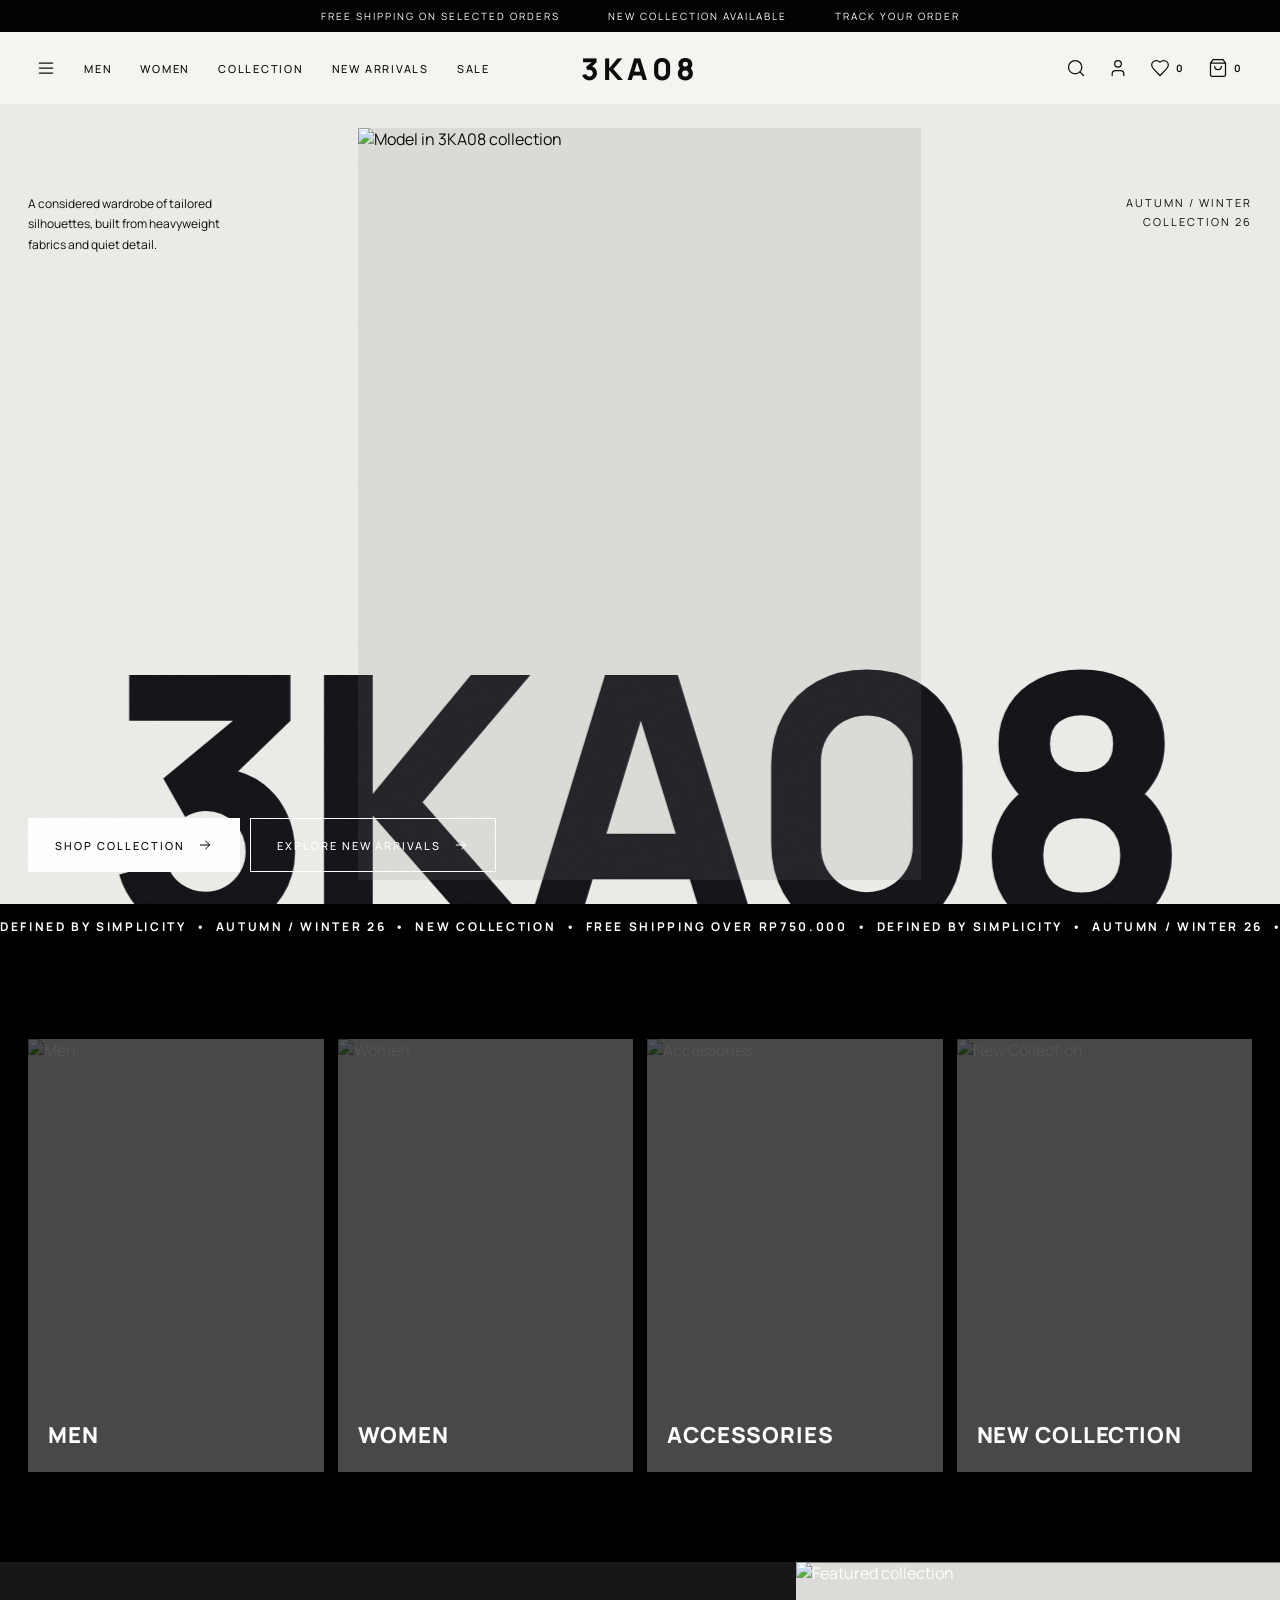
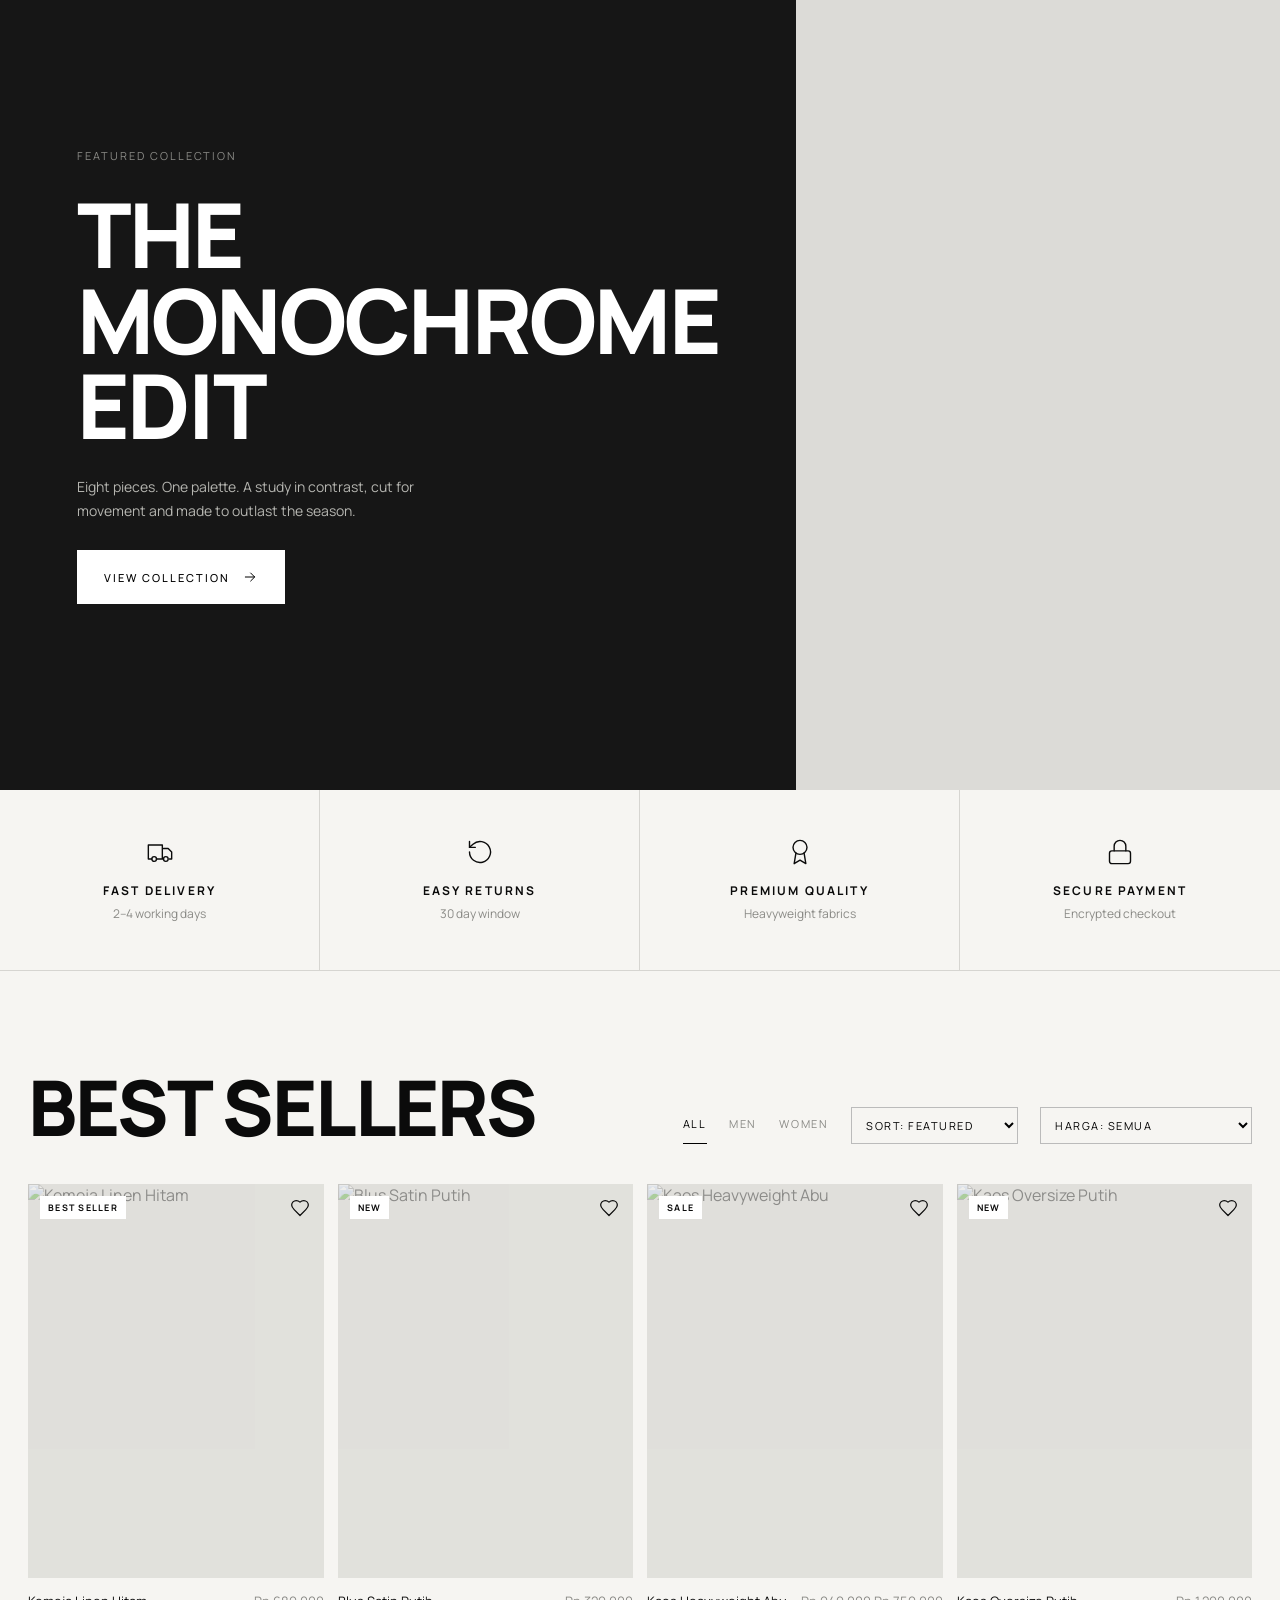
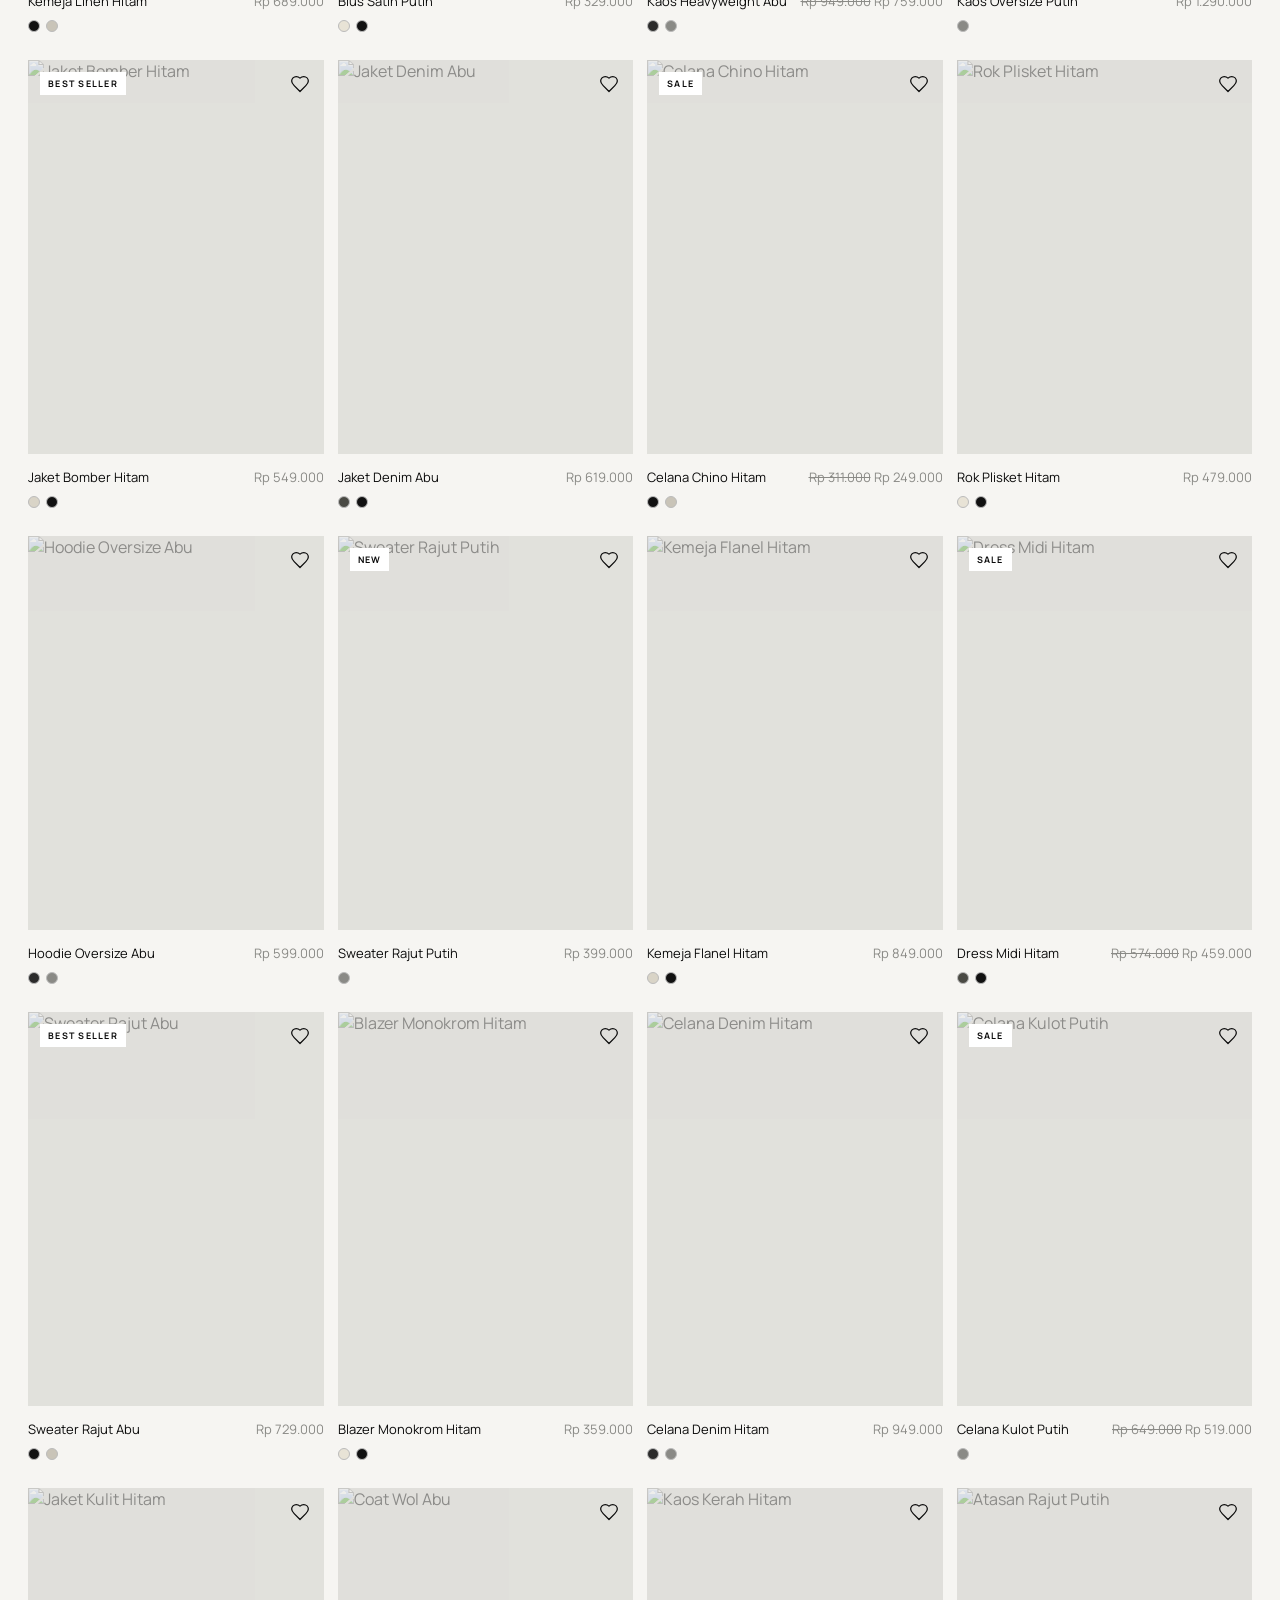
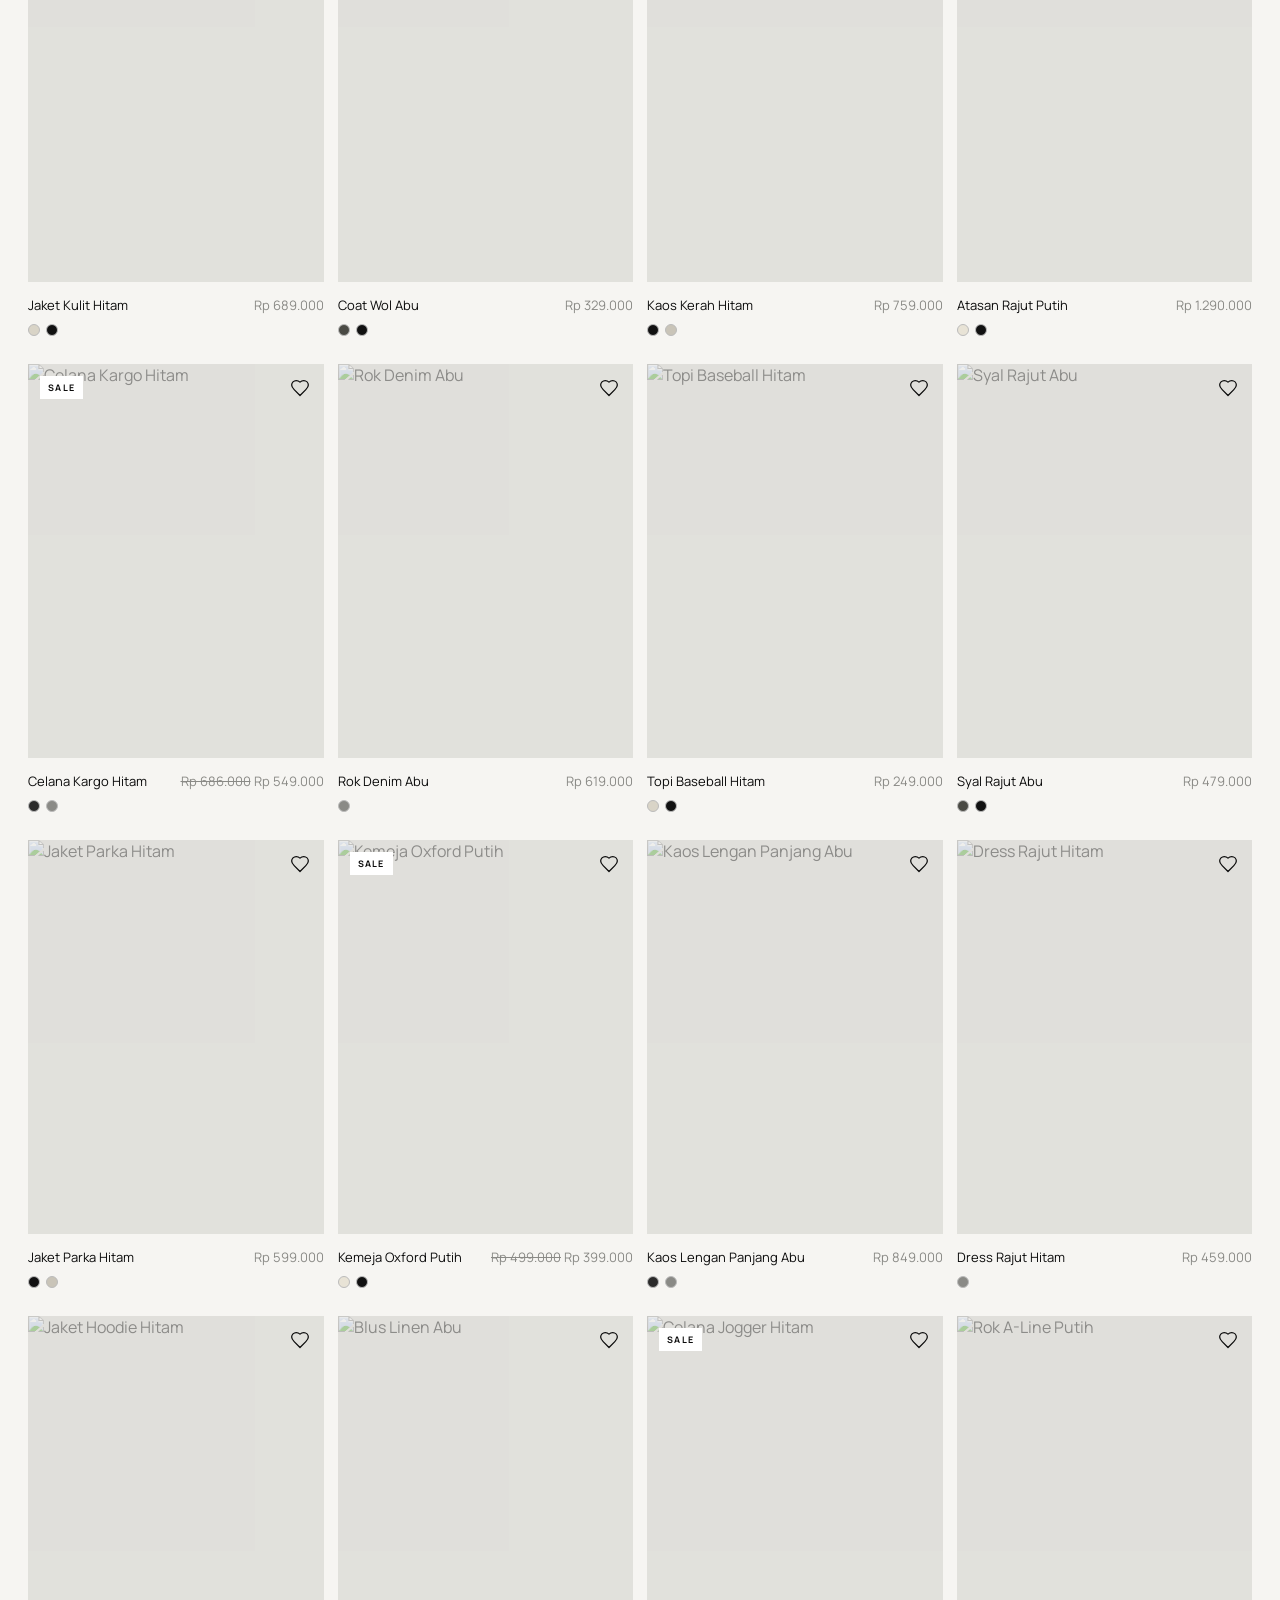
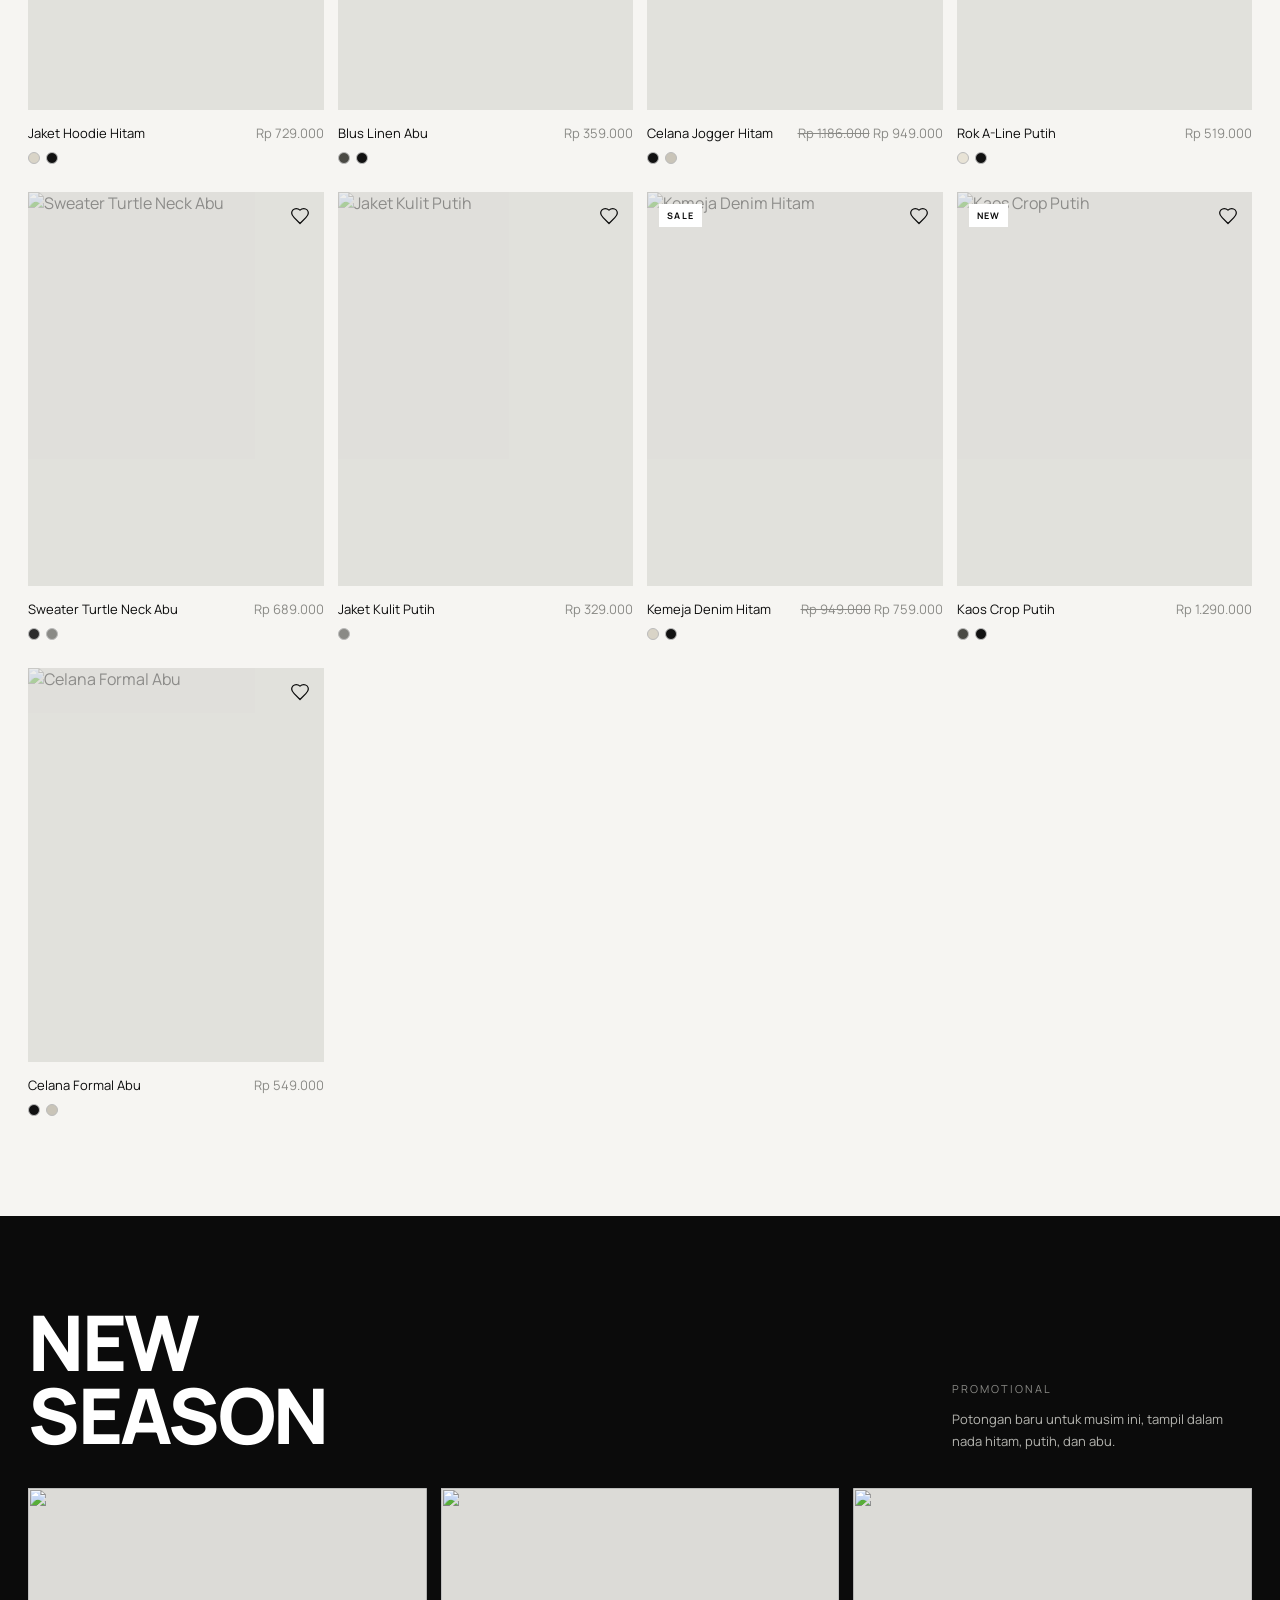
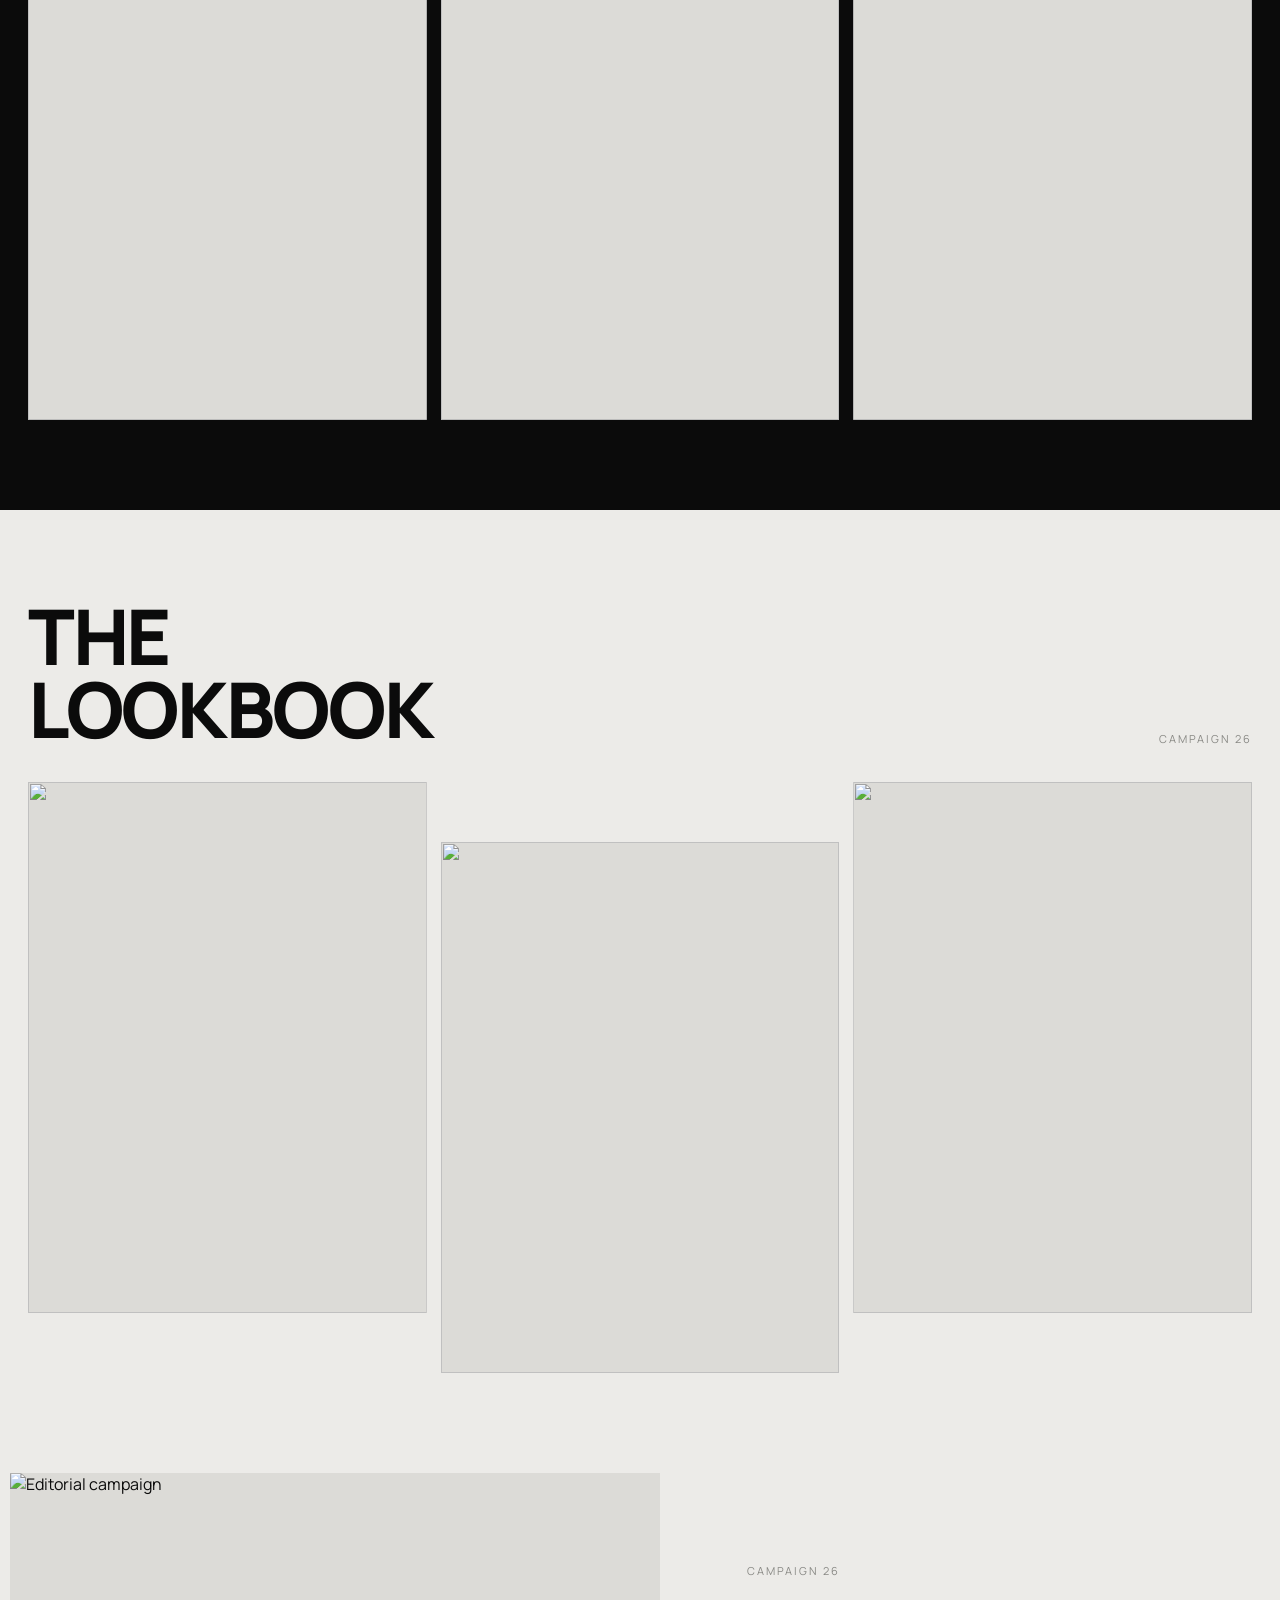
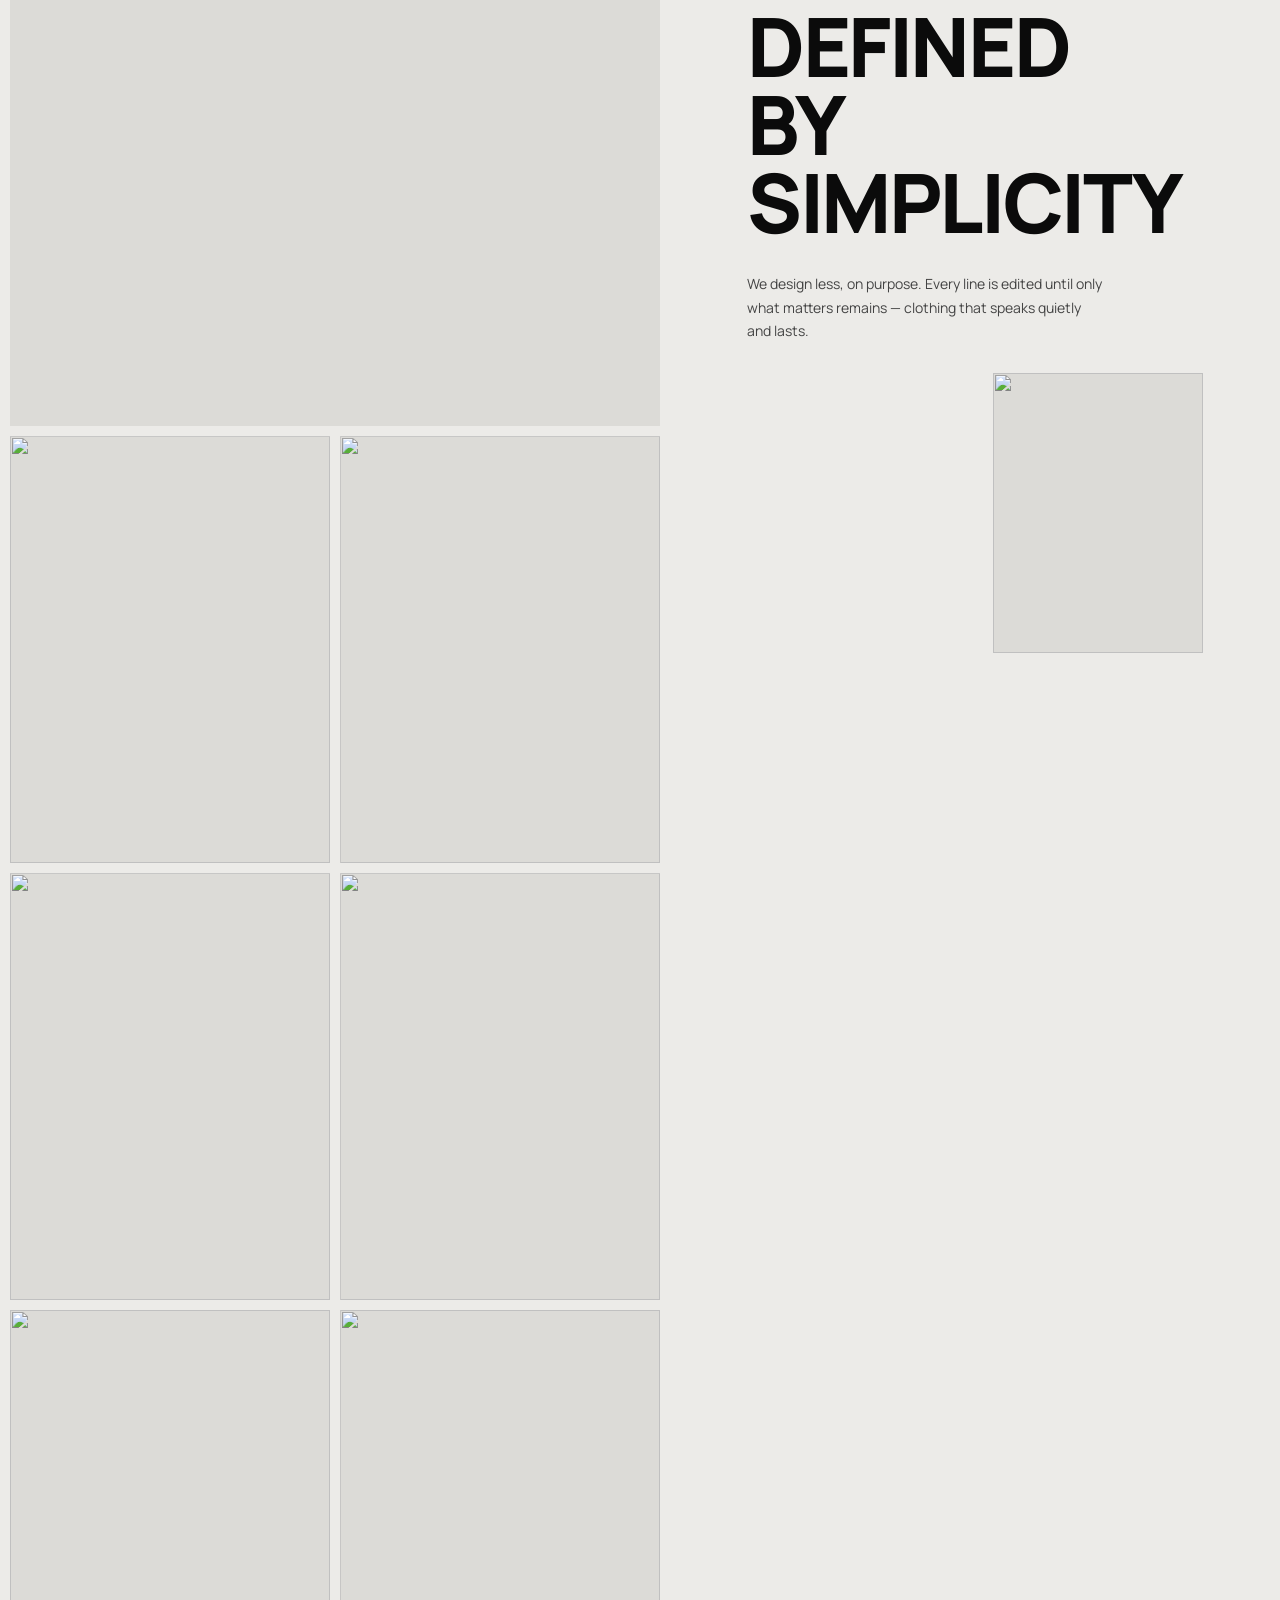
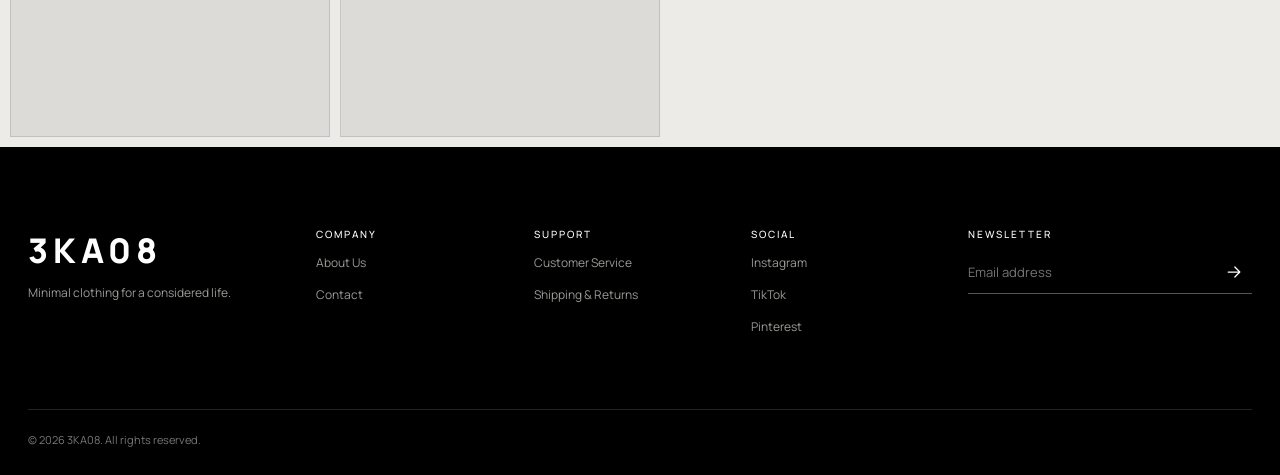
==== 3ka08.html @ d8f08426 "Initial commit: 3KA08 fashion store (Bu Berta)" ====
<!DOCTYPE html>
<html lang="id">
<head>
<meta charset="UTF-8">
<meta name="viewport" content="width=device-width, initial-scale=1">
<title>3KA08 — Defined by Simplicity</title>
<link rel="preconnect" href="https://fonts.googleapis.com">
<link rel="preconnect" href="https://fonts.gstatic.com" crossorigin>
<link href="https://fonts.googleapis.com/css2?family=Manrope:wght@300;400;500;700;800&display=swap" rel="stylesheet">
<link rel="stylesheet" href="style.css">
</head>
<body>
<div class="intro" aria-hidden="true"><div class="intro-logo"><span>3</span><span>K</span><span>A</span><span>0</span><span>8</span></div><small>Defined by Simplicity</small></div>
<div class="ann"><span>Free shipping on selected orders</span><span>New collection available</span><span data-track style="cursor:pointer">Track your order</span></div>

<header class="nav" id="nav">
  <button class="ib" id="burger" aria-label="Menu" data-ic="menu"></button>
  <nav class="links">
    <a href="#products" data-mega="men" data-f="men">Men</a>
    <a href="#products" data-mega="women" data-f="women">Women</a>
    <a href="#categories" data-mega="collection" data-f="new">Collection</a>
    <a href="#products" data-f="new">New Arrivals</a>
    <a href="#products" data-f="sale">Sale</a>
  </nav>
  <a class="logo" href="#top">3KA08</a>
  <div class="tools">
    <button class="ib" id="searchBtn" aria-label="Search" data-ic="search"></button>
    <button class="ib hide-s" id="accountBtn" aria-label="Account" data-ic="user"></button>
    <button class="ib" id="wishBtn" aria-label="Wishlist"><i data-ic="heart"></i><b id="wishN">0</b></button>
    <button class="ib" id="cartBtn" aria-label="Bag"><i data-ic="bag"></i><b id="cartN">0</b></button>
  </div>
  <div class="mega" id="mega"></div>
</header>

<aside class="mm" id="mm">
  <button class="ib" id="mmClose" data-ic="x" aria-label="Close"></button>
  <a href="#products" data-f="men">Men</a><a href="#products" data-f="women">Women</a><a href="#categories" data-f="new">Collection</a><a href="#products" data-f="new">New Arrivals</a><a href="#products" data-f="sale">Sale</a>
</aside>

<main id="top">
<section class="hero">
  <p class="hero-l">A considered wardrobe of tailored silhouettes, built from heavyweight fabrics and quiet detail.</p>
  <p class="hero-r">Autumn / Winter<br>Collection 26</p>
  <img class="hero-img" id="heroImg" alt="Model in 3KA08 collection" fetchpriority="high">
  <h1 class="hero-h">3KA08</h1>
  <div class="hero-cta">
    <a class="btn" href="#products">Shop Collection <i data-ic="arrow"></i></a>
    <a class="btn ghost" href="#products">Explore New Arrivals <i data-ic="arrow"></i></a>
  </div>
</section>

<div class="marquee" aria-hidden="true"><div class="marquee-t"><span>Defined by Simplicity&nbsp;&nbsp;•&nbsp;&nbsp;Autumn / Winter 26&nbsp;&nbsp;•&nbsp;&nbsp;New Collection&nbsp;&nbsp;•&nbsp;&nbsp;Free Shipping over Rp750.000&nbsp;&nbsp;•&nbsp;&nbsp;</span><span>Defined by Simplicity&nbsp;&nbsp;•&nbsp;&nbsp;Autumn / Winter 26&nbsp;&nbsp;•&nbsp;&nbsp;New Collection&nbsp;&nbsp;•&nbsp;&nbsp;Free Shipping over Rp750.000&nbsp;&nbsp;•&nbsp;&nbsp;</span></div></div>

<section class="cats dark" id="categories">
  <div class="cat-grid" id="catGrid"></div>
</section>

<section class="feat dark2">
  <div class="feat-t rv">
    <small>Featured Collection</small>
    <h2>The Monochrome<br>Edit</h2>
    <p>Eight pieces. One palette. A study in contrast, cut for movement and made to outlast the season.</p>
    <a class="btn" href="#products">View Collection <i data-ic="arrow"></i></a>
  </div>
  <div class="feat-i clip"><img id="featImg" alt="Featured collection" loading="lazy"></div>
</section>

<section class="svc">
  <div><i data-ic="truck"></i><h4>Fast Delivery</h4><p>2–4 working days</p></div>
  <div><i data-ic="rotate"></i><h4>Easy Returns</h4><p>30 day window</p></div>
  <div><i data-ic="award"></i><h4>Premium Quality</h4><p>Heavyweight fabrics</p></div>
  <div><i data-ic="lock"></i><h4>Secure Payment</h4><p>Encrypted checkout</p></div>
</section>

<section class="prod" id="products">
  <div class="prod-h rv"><h2>BEST SELLERS</h2>
    <div class="filters" id="filters">
      <button class="on" data-f="all">All</button><button data-f="men">Men</button><button data-f="women">Women</button>
      <select id="sortSel" class="sort-sel" aria-label="Urutkan produk">
        <option value="featured">Sort: Featured</option>
        <option value="price-asc">Harga: Termurah</option>
        <option value="price-desc">Harga: Termahal</option>
        <option value="name-asc">Nama: A–Z</option>
        <option value="newest">Terbaru</option>
      </select>
      <select id="priceSel" class="sort-sel" aria-label="Filter harga">
        <option value="all">Harga: Semua</option>
        <option value="lt500">Di bawah Rp500.000</option>
        <option value="500-1000">Rp500.000 – Rp1.000.000</option>
        <option value="gt1000">Di atas Rp1.000.000</option>
      </select>
    </div>
  </div>
  <div class="grid" id="grid"></div>
</section>

<section class="promo dark2">
  <div class="promo-h rv"><h2>New<br>Season</h2><div><small>Promotional</small><p>Potongan baru untuk musim ini, tampil dalam nada hitam, putih, dan abu.</p></div></div>
  <div class="promo-g">
    <div class="m clip"><img id="p0" alt="" loading="lazy"></div>
    <div class="m clip"><img id="p1" alt="" loading="lazy"></div>
    <div class="m clip"><img id="p2" alt="" loading="lazy"></div>
  </div>
</section>

<section class="look">
  <div class="promo-h rv"><h2>The<br>Lookbook</h2><small>Campaign 26</small></div>
  <div class="look-g">
    <div class="m clip"><img id="l1" alt="" loading="lazy"></div>
    <div class="m clip"><img id="l2" alt="" loading="lazy"></div>
    <div class="m clip"><img id="l3" alt="" loading="lazy"></div>
  </div>
</section>

<section class="edit">
  <div class="mosaic">
    <div class="m clip w"><img id="m0" alt="Editorial campaign"></div>
    <div class="m clip"><img id="m1" alt="" loading="lazy"></div>
    <div class="m clip"><img id="m2" alt="" loading="lazy"></div>
    <div class="m clip"><img id="m3" alt="" loading="lazy"></div>
    <div class="m clip"><img id="m4" alt="" loading="lazy"></div>
    <div class="m clip"><img id="m5" alt="" loading="lazy"></div>
    <div class="m clip"><img id="l0" alt="" loading="lazy"></div>
  </div>
  <div class="edit-t rv">
    <small>Campaign 26</small>
    <h2>DEFINED<br>BY<br>SIMPLICITY</h2>
    <p>We design less, on purpose. Every line is edited until only what matters remains — clothing that speaks quietly and lasts.</p>
    <div class="edit-i2"><img id="editImg2" alt="" loading="lazy"></div>
  </div>
</section>
</main>

<footer class="foot">
  <div class="foot-top">
    <div><div class="logo f">3KA08</div><p>Minimal clothing for a considered life.</p></div>
    <div><h5>Company</h5><a href="#" data-info="about">About Us</a><a href="#" data-info="contact">Contact</a></div>
    <div><h5>Support</h5><a href="#" data-info="support">Customer Service</a><a href="#" data-info="shipping">Shipping &amp; Returns</a></div>
    <div><h5>Social</h5><a href="#" data-info="instagram">Instagram</a><a href="#" data-info="tiktok">TikTok</a><a href="#" data-info="pinterest">Pinterest</a></div>
    <form id="nl" novalidate><h5>Newsletter</h5><div class="nl-row"><input id="nlEmail" type="email" placeholder="Email address"><button class="ib" data-ic="arrow" aria-label="Subscribe"></button></div><small id="nlMsg"></small></form>
  </div>
  <div class="foot-b">© 2026 3KA08. All rights reserved.</div>
</footer>

<div class="ov" id="search"><button class="ib x" data-close data-ic="x" aria-label="Close"></button><input id="q" placeholder="Search products" autocomplete="off"><div class="res" id="res"></div></div>
<div class="ov qv" id="qv"><button class="ib x" data-close data-ic="x" aria-label="Close"></button><div class="qv-box" id="qvBox"></div></div>
<div class="ov co" id="co"><button class="ib x" data-close data-ic="x" aria-label="Close"></button><div class="co-box" id="coBox"></div></div>
<div class="ov" id="info"><button class="ib x" data-close data-ic="x" aria-label="Close"></button><div class="info-box" id="infoBox"></div></div>
<div class="ov" id="acct"><button class="ib x" data-close data-ic="x" aria-label="Close"></button><div id="acctBox"></div></div>
<div class="scrim" id="scrim"></div>
<aside class="drawer" id="drawer">
  <div class="dr-h"><h3 id="drT">Bag</h3><button class="ib" id="drClose" data-ic="x" aria-label="Close"></button></div>
  <div class="dr-b" id="drB"></div>
  <div class="dr-f" id="drF"></div>
</aside>
<div class="wish-page" id="wishPage" aria-hidden="true">
  <div class="wp-inner">
    <div class="wp-top">
      <div>
        <small>Saved items</small>
        <h2>Wishlist <span id="wpCount"></span></h2>
        <p class="wp-sub">Potongan yang kamu simpan. Tersimpan di browser ini, jadi bisa lanjut kapan saja.</p>
      </div>
      <button class="ib wp-close" id="wpClose" data-ic="x" aria-label="Tutup wishlist"></button>
    </div>
    <div class="wp-actions" id="wpActions">
      <button class="btn" id="wpMoveAll">Pindahkan Semua ke Bag</button>
      <button class="btn ghost" id="wpClear">Hapus Semua</button>
    </div>
    <div class="wp-grid" id="wpGrid"></div>
    <div class="wp-empty" id="wpEmpty" hidden>
      <div class="wp-heart" aria-hidden="true">
        <svg viewBox="0 0 24 24" fill="none" stroke="currentColor" stroke-width="1.2"><path d="M19 14c1.5-1.5 3-3.2 3-5.5A5.5 5.5 0 0 0 16.5 3c-1.7 0-3 .5-4.5 2-1.5-1.5-2.8-2-4.5-2A5.5 5.5 0 0 0 2 8.5c0 2.3 1.5 4 3 5.5l7 7Z"/></svg>
        <i class="fh f1">♥</i><i class="fh f2">♥</i><i class="fh f3">♥</i>
      </div>
      <h3>Belum ada yang disimpan</h3>
      <p>Ketuk ikon hati di produk yang kamu suka, nanti muncul di sini.</p>
      <button class="btn" id="wpBrowse">Jelajahi Koleksi</button>
    </div>
  </div>
</div>
<div class="grain" aria-hidden="true"></div>
<div class="toast" id="toast"></div>
<script src="solace.js"></script>
</body>
</html>
---- style.css ----
:root{--bg:#ecebe8;--ink:#0b0b0b;--g:#8a8a86;--line:#d6d5d1;--e:cubic-bezier(.22,.8,.2,1)}
*{box-sizing:border-box;margin:0;padding:0}
html{scroll-behavior:smooth;scroll-padding-top:90px}
body{font-family:Manrope,"Helvetica Neue",Arial,sans-serif;background:#f6f5f2;color:var(--ink);overflow-x:hidden;-webkit-font-smoothing:antialiased}
a{color:inherit;text-decoration:none}button{font:inherit;color:inherit;background:none;border:0;cursor:pointer}
img{display:block;width:100%;height:100%;object-fit:cover;background:#dcdbd7}
svg{width:20px;height:20px;fill:none;stroke:currentColor;stroke-width:1.5;stroke-linecap:round;stroke-linejoin:round}
i[data-ic]{display:inline-flex}
small{font-size:11px;letter-spacing:.18em;text-transform:uppercase;color:var(--g)}
h2{font-weight:800;letter-spacing:-.03em;line-height:.95;text-transform:uppercase}

.ann{background:#000;color:#fff;font-size:10px;letter-spacing:.2em;text-transform:uppercase;display:flex;justify-content:center;gap:48px;padding:9px 12px}
.nav{position:sticky;top:0;z-index:50;display:grid;grid-template-columns:1fr auto 1fr;align-items:center;height:72px;padding:0 28px;background:rgba(246,245,242,.97);transition:height .4s var(--e),box-shadow .4s}
.nav.sc{height:58px;box-shadow:0 1px 0 var(--line)}
.nav .ib:first-child{justify-self:start;grid-column:1;grid-row:1}
.links{grid-column:1;grid-row:1;display:flex;gap:28px;justify-self:start;margin-left:56px;font-size:11px;letter-spacing:.16em;text-transform:uppercase;font-weight:500}
.links a{padding:26px 0;position:relative}
.links a:after{content:"";position:absolute;left:0;bottom:20px;height:1px;width:0;background:#000;transition:width .4s var(--e)}
.links a:hover:after{width:100%}
.logo{grid-column:2;font-weight:800;font-size:30px;letter-spacing:.14em}
.logo.f{font-size:34px}
.tools{grid-column:3;justify-self:end;display:flex;gap:6px}
.ib{position:relative;display:inline-flex;align-items:center;gap:2px;padding:8px}
.ib b{font-size:10px;font-weight:700;min-width:14px}
.mega{position:absolute;left:0;right:0;top:100%;background:#f6f5f2;border-top:1px solid var(--line);padding:36px 28px 44px 92px;display:flex;gap:80px;opacity:0;visibility:hidden;transform:translateY(-8px);transition:.4s var(--e)}
.mega.open{opacity:1;visibility:visible;transform:none}
.mega h5{font-size:10px;letter-spacing:.2em;color:var(--g);text-transform:uppercase;margin-bottom:16px;font-weight:500}
.mega a{display:block;font-size:15px;padding:5px 0;transition:transform .3s var(--e)}
.mega a:hover{transform:translateX(6px)}
.mm{position:fixed;inset:0 auto 0 0;width:min(86vw,380px);background:#0b0b0b;color:#fff;z-index:90;padding:24px 32px;transform:translateX(-100%);transition:transform .6s var(--e);display:flex;flex-direction:column;gap:6px}
.mm.open{transform:none}
.mm a{font-size:34px;font-weight:800;letter-spacing:-.02em;text-transform:uppercase;padding:6px 0}
.mm .ib{align-self:flex-end;margin-bottom:24px}

.btn{display:inline-flex;align-items:center;gap:12px;background:#000;color:#fff;padding:16px 26px;font-size:11px;letter-spacing:.18em;text-transform:uppercase;font-weight:500;border:1px solid #000;transition:background .4s,color .4s}
.btn svg{width:16px;transition:transform .4s var(--e)}
.btn:hover svg{transform:translateX(5px)}
.btn.ghost{background:transparent;color:#000}.btn.ghost:hover{background:#000;color:#fff}
.dark .btn,.dark2 .btn{background:#fff;color:#000;border-color:#fff}.dark2 .btn:hover{background:transparent;color:#fff}

.hero{position:relative;height:calc(100vh - 100px);min-height:640px;background:var(--bg);overflow:hidden;display:grid;place-items:center}
.hero-img{position:absolute;top:3%;height:94%;width:min(44vw,600px);left:50%;margin-left:calc(min(44vw,600px)/-2);object-position:center 20%;opacity:0;transform:scale(1.06);animation:in 1.6s .3s var(--e) forwards}
.hero-h{position:absolute;left:50%;bottom:-.1em;transform:translateX(-50%);font-size:28vw;line-height:.8;font-weight:800;letter-spacing:-.05em;color:#fff;mix-blend-mode:difference;z-index:3;white-space:nowrap;pointer-events:none}
.hero-l,.hero-r{position:absolute;z-index:4;font-size:12px;line-height:1.7;top:90px}
.hero-l{left:28px;max-width:230px}.hero-r{right:28px;text-align:right;text-transform:uppercase;letter-spacing:.18em;font-size:11px}
.hero-cta{position:absolute;z-index:4;left:28px;bottom:32px;display:flex;gap:10px;flex-wrap:wrap}
.hero-cta .btn{background:#fff;color:#000;border-color:#fff}.hero-cta .btn:hover{background:#000;color:#fff}
.hero-cta .ghost{background:transparent;color:#fff;border-color:#fff;mix-blend-mode:normal}
@keyframes in{to{opacity:1;transform:none}}

.cats{background:#000;padding:90px 28px}
.cat-grid{display:grid;grid-template-columns:repeat(4,1fr);gap:14px}
.cat{position:relative;aspect-ratio:3/4.4;overflow:hidden;color:#fff}
.cat img{transition:transform 1.4s var(--e)}
.cat:hover img{transform:scale(1.08)}
.cat:before{content:"";position:absolute;inset:0;background:rgba(0,0,0,.18);z-index:1;transition:background .6s}
.cat:hover:before{background:rgba(0,0,0,.42)}
.cat div{position:absolute;z-index:2;left:20px;right:20px;bottom:22px;display:flex;justify-content:space-between;align-items:center;font-weight:800;font-size:22px;letter-spacing:.04em;transition:transform .6s var(--e)}
.cat:hover div{transform:translateX(8px)}
.cat svg{opacity:0;transform:translateX(-12px);transition:.5s var(--e)}
.cat:hover svg{opacity:1;transform:none}

.feat{background:#161616;color:#fff;display:grid;grid-template-columns:1fr 1fr;min-height:92vh}
.feat-t{display:flex;flex-direction:column;justify-content:center;gap:28px;padding:80px 6vw;align-items:flex-start}
.feat-t h2{font-size:clamp(46px,7vw,110px)}
.feat-t p{max-width:380px;color:#b5b5b0;line-height:1.7;font-size:14px}
.feat-i{min-height:520px}.feat-i img{object-position:center 15%}

.svc{display:grid;grid-template-columns:repeat(4,1fr);background:#f6f5f2;border-bottom:1px solid var(--line)}
.svc div{padding:48px 20px;text-align:center;border-right:1px solid var(--line)}.svc div:last-child{border:0}
.svc svg{width:28px;height:28px;stroke-width:1.2;margin-bottom:16px}
.svc h4{font-size:12px;letter-spacing:.18em;text-transform:uppercase;margin-bottom:6px}.svc p{font-size:12px;color:var(--g)}

.prod{padding:100px 28px}
.prod-h{display:flex;justify-content:space-between;align-items:flex-end;gap:20px;flex-wrap:wrap;margin-bottom:40px}
.prod-h h2{font-size:clamp(40px,6vw,88px)}
.filters{display:flex;gap:22px}.filters button{font-size:11px;letter-spacing:.16em;text-transform:uppercase;color:var(--g);padding-bottom:4px;border-bottom:1px solid transparent}
.filters .on{color:#000;border-color:#000}
.sort-sel{background:transparent;border:1px solid #bbb;padding:9px 10px;font:inherit;font-size:11px;letter-spacing:.14em;text-transform:uppercase;color:#000;outline:0;cursor:pointer}
.grid{display:grid;grid-template-columns:repeat(4,1fr);gap:28px 14px}
.card{opacity:0;transform:translateY(30px);transition:opacity .9s var(--e),transform .9s var(--e)}
.card.show{opacity:1;transform:none}
.pimg{position:relative;aspect-ratio:3/4;overflow:hidden;background:#e4e3df;cursor:pointer}
.pimg img{position:absolute;inset:0;transition:opacity .7s,transform 1.2s var(--e)}
.pimg .alt{opacity:0}
.card:hover .alt{opacity:1}.card:hover .pimg img{transform:scale(1.05)}
.tag{position:absolute;top:12px;left:12px;z-index:2;background:#fff;font-size:9px;letter-spacing:.14em;padding:5px 8px;font-weight:700}
.wish{position:absolute;top:8px;right:8px;z-index:2;padding:6px}
.wish svg{transition:transform .4s var(--e),fill .3s}.wish.on svg{fill:#000;transform:scale(1.15)}
.qvb{position:absolute;z-index:2;left:12px;right:12px;bottom:12px;background:#fff;padding:13px;font-size:10px;letter-spacing:.18em;text-transform:uppercase;font-weight:700;transform:translateY(130%);transition:transform .5s var(--e)}
.card:hover .qvb{transform:none}
.pinfo{padding-top:14px;display:flex;justify-content:space-between;gap:10px;font-size:13px}
.pinfo span{color:var(--g)}
.sw{display:flex;gap:6px;margin-top:10px}.sw i{width:12px;height:12px;border-radius:50%;border:1px solid #bbb}

.edit{display:grid;grid-template-columns:1.1fr 1fr;background:var(--bg);align-items:start}
.mosaic{display:grid;grid-template-columns:1fr 1fr;gap:10px;padding:10px}
.m{overflow:hidden;aspect-ratio:3/4;background:#dcdbd7}.m.w{grid-column:1/-1;aspect-ratio:4/3.4}
.m img{object-position:center 20%}
.edit-t{padding:100px 6vw;display:flex;flex-direction:column;gap:30px;justify-content:space-between;position:sticky;top:58px;min-height:calc(100vh - 58px)}
.edit-t h2{font-size:clamp(44px,6.4vw,100px)}
.edit-t p{max-width:360px;line-height:1.7;font-size:14px;color:#444}
.edit-i2{width:46%;aspect-ratio:3/4;align-self:flex-end}

.promo{background:#0b0b0b;color:#fff;padding:90px 28px}
.promo-h{display:flex;justify-content:space-between;align-items:flex-end;gap:20px;flex-wrap:wrap;margin-bottom:36px}
.promo-h h2{font-size:clamp(40px,6vw,88px)}
.promo-h p{max-width:300px;margin-top:10px;font-size:13px;line-height:1.7;color:#b5b5b0}
.promo-g{display:grid;grid-template-columns:repeat(3,1fr);gap:14px;align-items:start}
.promo-g .m{background:#1d1d1d;aspect-ratio:3/4}
.look{background:#ecebe8;padding:90px 28px}
.look-g{display:grid;grid-template-columns:repeat(3,1fr);gap:14px;padding-bottom:60px}
.look-g .m:nth-child(2){transform:translateY(60px)}
.foot{background:#000;color:#fff;padding:80px 28px 28px}
.foot-top{display:grid;grid-template-columns:1.4fr 1fr 1fr 1fr 1.6fr;gap:40px}
.foot p,.foot a,.foot small{font-size:12px;color:#9a9a96;line-height:2;display:block;margin-top:8px}
.foot a:hover{color:#fff}
.foot h5{font-size:10px;letter-spacing:.2em;text-transform:uppercase;margin-bottom:10px;font-weight:500}
.nl-row{display:flex;border-bottom:1px solid #555}.nl-row input{flex:1;background:none;border:0;color:#fff;padding:12px 0;font:inherit;font-size:13px;outline:0}
.foot-b{margin-top:70px;padding-top:22px;border-top:1px solid #222;font-size:11px;color:#777}

.ov{position:fixed;inset:0;z-index:150;background:#f6f5f2;padding:90px 6vw;opacity:0;visibility:hidden;transition:.5s var(--e);overflow:auto}
.ov.open{opacity:1;visibility:visible}
.ov .x{position:absolute;top:22px;right:22px}
#q{width:100%;font:800 clamp(30px,6vw,72px) Manrope,sans-serif;letter-spacing:-.03em;border:0;border-bottom:1px solid #000;background:none;padding:10px 0;outline:0}
.res{display:grid;grid-template-columns:repeat(auto-fill,minmax(160px,1fr));gap:14px;margin-top:36px}
.res a{font-size:12px;cursor:pointer}.res .pimg{margin-bottom:8px}
.qv{background:rgba(246,245,242,.98)}
.qv-box{max-width:980px;margin:0 auto;display:grid;grid-template-columns:1fr 1fr;gap:40px;align-items:start}
.qv-box .pimg{cursor:default}
.qv-i{display:flex;flex-direction:column;gap:18px}.qv-i h3{font-size:30px;letter-spacing:-.02em}
.sizes{display:flex;gap:8px;flex-wrap:wrap}.sizes button{border:1px solid #bbb;width:44px;height:44px;font-size:12px}.sizes .on{background:#000;color:#fff;border-color:#000}
.qv-i p{font-size:13px;line-height:1.7;color:#555}

/* ---------- CHECKOUT ---------- */
.co-box{max-width:980px;margin:0 auto;display:grid;grid-template-columns:1.2fr 1fr;gap:48px;align-items:start}
.co-box h3{font-size:clamp(28px,4vw,44px);letter-spacing:-.02em;text-transform:uppercase;line-height:1}
.co-box h4{font-size:11px;letter-spacing:.2em;text-transform:uppercase;margin:28px 0 14px}
.co-box h4:first-child{margin-top:0}
.co-field{margin-bottom:14px}
.co-field label{display:block;font-size:11px;letter-spacing:.14em;text-transform:uppercase;color:var(--g);margin-bottom:6px}
.co-field input,.co-field textarea,.co-field select{width:100%;background:#fff;border:1px solid #bbb;padding:13px 14px;font:inherit;font-size:14px;outline:0}
.co-field input:focus,.co-field textarea:focus,.co-field select:focus{border-color:#000}
.co-field textarea{min-height:84px;resize:vertical}
.co-field .err{color:#c62828;font-size:12px;margin-top:5px;min-height:0}
.co-field.invalid input,.co-field.invalid textarea{border-color:#c62828}
.co-row{display:grid;grid-template-columns:1fr 1fr;gap:14px}
.co-pay{display:grid;gap:10px}
.co-pay label{display:flex;gap:12px;align-items:center;background:#fff;border:1px solid #bbb;padding:14px;cursor:pointer;font-size:14px}
.co-pay label:has(input:checked){border-color:#000;background:#000;color:#fff}
.co-pay input{accent-color:#000}
.co-pay small{display:block;font-size:12px;color:var(--g);margin-top:2px}
.co-pay label:has(input:checked) small{color:#ccc}
.co-sum{background:#000;color:#fff;padding:28px;position:sticky;top:0}
.co-sum h4{color:#aaa;margin-top:0}
.co-sum .li{display:grid;grid-template-columns:56px 1fr auto;gap:12px;align-items:center;margin-bottom:14px;font-size:13px}
.co-sum .li .pimg{width:56px}
.co-sum .li span{color:#aaa}
.co-sum .tot-row{display:flex;justify-content:space-between;font-size:13px;padding:7px 0;color:#ddd}
.co-sum .tot-row.grand{border-top:1px solid #333;margin-top:10px;padding-top:14px;color:#fff;font-size:16px;font-weight:700}
.co-sum .free{color:#8fbc8f}
.co-sum .btn{width:100%;justify-content:center;margin-top:18px;background:#fff;color:#000;border-color:#fff}
.co-msg{color:#c62828;font-size:13px;margin-top:12px;min-height:18px}
.co-ok{text-align:center;grid-column:1/-1;max-width:560px;margin:0 auto}
.co-ok .tick{width:64px;height:64px;border:1px solid #000;border-radius:50%;display:grid;place-items:center;margin:0 auto 24px;font-size:28px}
.co-ok h3{margin-bottom:12px}
.co-ok p{font-size:14px;line-height:1.7;color:#555}
.co-ok .ord{background:#fff;border:1px solid #bbb;padding:16px;margin:24px 0;font-size:14px}
.co-ok .ord b{display:block;font-size:20px;letter-spacing:.08em;margin-top:6px}

/* ---------- INFO / ACCOUNT ---------- */
.info-box{max-width:640px;margin:0 auto}
.info-box h3{font-size:clamp(28px,4vw,44px);letter-spacing:-.02em;text-transform:uppercase;line-height:1;margin-bottom:16px}
.info-box p{font-size:14px;line-height:1.8;color:#555;margin-bottom:12px}
.info-box .btn{margin-top:16px}
.ann [data-track]:hover{text-decoration:underline}

.scrim{position:fixed;inset:0;background:rgba(0,0,0,.45);z-index:155;opacity:0;visibility:hidden;transition:.5s}
.scrim.open{opacity:1;visibility:visible}
.drawer{position:fixed;top:0;right:0;bottom:0;width:min(100vw,430px);background:#f6f5f2;z-index:160;transform:translateX(100%);transition:transform .6s var(--e);display:flex;flex-direction:column}
.drawer.open{transform:none}
.dr-h{display:flex;justify-content:space-between;align-items:center;padding:20px 24px;border-bottom:1px solid var(--line)}
.dr-h h3{font-size:12px;letter-spacing:.2em;text-transform:uppercase}
.dr-b{flex:1;overflow:auto;padding:20px 24px}
.empty{color:var(--g);font-size:13px;padding-top:30px}
.li{display:grid;grid-template-columns:76px 1fr;gap:16px;margin-bottom:20px;font-size:13px}
.li .pimg{width:76px;aspect-ratio:3/4}.li h4{font-weight:500;margin-bottom:4px}
.qty{display:inline-flex;align-items:center;border:1px solid #bbb;margin-top:10px}.qty button{width:30px;height:30px}.qty span{min-width:26px;text-align:center}
.rm{font-size:11px;color:var(--g);margin-left:12px;text-decoration:underline}
.dr-f{padding:20px 24px;border-top:1px solid var(--line)}.dr-f .tot{display:flex;justify-content:space-between;margin-bottom:16px;font-size:13px}.dr-f .btn{width:100%;justify-content:center}
.toast{position:fixed;left:50%;bottom:28px;transform:translate(-50%,30px);background:#000;color:#fff;padding:12px 20px;font-size:12px;z-index:200;opacity:0;transition:.5s var(--e);pointer-events:none}
.toast.show{opacity:1;transform:translate(-50%,0)}

.rv{opacity:0;transform:translateY(40px);transition:1s var(--e)}.rv.in{opacity:1;transform:none}
.clip img{clip-path:inset(0 0 100% 0);transition:clip-path 1.4s var(--e)}.clip.in img{clip-path:inset(0)}
@media(prefers-reduced-motion:reduce){*{animation:none!important;transition:none!important}.rv,.clip,.card{opacity:1;transform:none;clip-path:none}.hero-img{opacity:1;transform:none}}

@media(max-width:1000px){
.links{display:none}.nav{padding:0 12px}.logo{font-size:24px}
.ann span:not(:first-child){display:none}
.cat-grid{grid-template-columns:repeat(2,1fr)}
.feat,.edit{grid-template-columns:1fr}.feat-i{order:-1;min-height:70vh}.edit-t{position:static;min-height:0}
.svc{grid-template-columns:repeat(2,1fr)}.svc div:nth-child(2){border-right:0}.svc div:nth-child(-n+2){border-bottom:1px solid var(--line)}
.grid{grid-template-columns:repeat(2,1fr);gap:24px 10px}
.foot-top{grid-template-columns:1fr 1fr}.foot-top>*:first-child,.foot-top>form{grid-column:1/-1}
.mega{display:none}
.promo-g{grid-template-columns:1fr 1fr}.promo-g .m:first-child{grid-column:1/-1;aspect-ratio:4/3.4}.look-g{grid-template-columns:1fr 1fr}
.qv-box{grid-template-columns:1fr}
.co-box{grid-template-columns:1fr;gap:28px}.co-sum{position:static}
}
@media(max-width:640px){
.hero{height:auto;min-height:calc(100svh - 100px);padding-top:150px}
.hero-img{top:12%;height:70%;width:78vw;margin-left:-39vw}
.hero-h{font-size:34vw}.hero-l{top:18px;max-width:58%}.hero-r{top:18px;font-size:9px}
.hero-cta{left:16px;right:16px;bottom:18px}.hero-cta .btn{flex:1;justify-content:center;padding:15px 10px;font-size:10px}
.cats,.prod,.promo,.look{padding:56px 14px}.look-g .m:nth-child(2){transform:translateY(30px)}.look-g{padding-bottom:30px}.cat div{font-size:16px}
.edit-t,.feat-t{padding:56px 20px}.edit-i2{width:60%}
.hide-s{display:none}.qvb{display:none}
}
/* ---------- WISHLIST PAGE ---------- */
.wish-page{position:fixed;inset:0;background:#f6f5f2;z-index:130;overflow-y:auto;transform:translateY(100%);transition:transform .65s var(--e);visibility:hidden}
.wish-page.open{transform:none;visibility:visible}
.wp-inner{max-width:1200px;margin:0 auto;padding:44px 24px 80px}
.wp-top{display:flex;justify-content:space-between;align-items:flex-start;gap:20px}
.wp-top h2{font-size:clamp(44px,7vw,76px);line-height:.95;font-weight:800;letter-spacing:-.02em;margin:10px 0 14px}
.wp-top h2 span{font-size:.42em;font-weight:500;color:var(--g);letter-spacing:0;vertical-align:middle}
.wp-sub{color:var(--g);font-size:13px;max-width:420px;line-height:1.7}
.wp-close{flex:none;width:44px;height:44px;border:1px solid var(--line);border-radius:50%;display:grid;place-items:center;transition:transform .4s var(--e),background .3s}
.wp-close:hover{transform:rotate(90deg);background:#000;color:#fff}
.wp-actions{display:flex;gap:12px;flex-wrap:wrap;margin:34px 0 30px}
.wp-actions .btn{padding:14px 22px}
.wp-grid{display:grid;grid-template-columns:repeat(auto-fill,minmax(250px,1fr));gap:28px 20px}
.wp-card{animation:wpIn .7s var(--e) both;animation-delay:var(--d,0ms)}
.wp-card .pimg{cursor:pointer}
.wp-card.leaving{animation:wpOut .35s var(--e) forwards}
.wp-x{position:absolute;top:12px;right:12px;z-index:2;width:38px;height:38px;border-radius:50%;background:#fff;display:grid;place-items:center;transition:transform .3s var(--e)}
.wp-x svg{width:17px;fill:#000;stroke:#000}
.wp-x:hover{transform:scale(1.15)}
.wp-x.pop svg{animation:heartPop .5s var(--e)}
.wp-info{padding-top:14px}
.wp-info h4{font-weight:500;font-size:14px;margin-bottom:4px}
.wp-info>span{color:var(--g);font-size:13px}
.wp-info .sw{margin-top:8px}
.wp-btns{display:flex;gap:10px;margin-top:14px}
.wp-btns .btn{flex:1;justify-content:center;padding:13px 10px;font-size:10px}
.wp-total{display:flex;justify-content:space-between;border-top:1px solid var(--line);padding-top:20px;margin-top:8px;font-size:13px}
.wp-total b{font-size:15px}
@keyframes wpIn{from{opacity:0;transform:translateY(22px)}to{opacity:1;transform:none}}
@keyframes wpOut{to{opacity:0;transform:translateY(10px) scale(.94)}}
@keyframes heartPop{0%{transform:scale(1)}40%{transform:scale(1.45)}100%{transform:scale(1)}}
@keyframes floatUp{0%{opacity:0;transform:translateY(6px) scale(.7)}25%{opacity:1}100%{opacity:0;transform:translateY(-46px) scale(1.1) rotate(8deg)}}
@keyframes beat{0%,100%{transform:scale(1)}12%{transform:scale(1.08)}24%{transform:scale(1)}36%{transform:scale(1.05)}48%{transform:scale(1)}}
@keyframes drift{0%{opacity:0;transform:translateY(0) scale(.8)}20%{opacity:.9}100%{opacity:0;transform:translateY(-70px) scale(1.15) rotate(-10deg)}}
.fh-float{position:fixed;z-index:140;color:#000;font-style:normal;font-size:18px;pointer-events:none;animation:floatUp .9s var(--e) forwards}
.wp-empty{text-align:center;padding:70px 20px 20px}
.wp-heart{position:relative;width:120px;height:120px;margin:0 auto 28px;color:#000}
.wp-heart>svg{width:120px;height:120px;animation:beat 2.4s ease-in-out infinite}
.wp-heart .fh{position:absolute;font-style:normal;font-size:16px;opacity:0;animation:drift 2.4s ease-out infinite}
.wp-heart .f1{left:8px;bottom:20px;animation-delay:.2s}
.wp-heart .f2{right:6px;bottom:34px;font-size:12px;animation-delay:1s}
.wp-heart .f3{left:44px;bottom:8px;font-size:11px;animation-delay:1.7s}
.wp-empty h3{font-size:22px;font-weight:700;margin-bottom:10px}
.wp-empty p{color:var(--g);font-size:13px;margin-bottom:26px}
.bump{animation:heartPop .45s var(--e)}
@media(max-width:640px){
  .wp-inner{padding:28px 16px 60px}
  .wp-grid{grid-template-columns:repeat(2,1fr);gap:20px 10px}
  .wp-btns{flex-direction:column}
}

.wish.pop svg{animation:heartPop .5s var(--e)}

/* ---------- PROMO CODE ---------- */
.promo-box{display:flex;gap:10px;margin:6px 0}
.promo-box input{flex:1;background:#fff;border:1px solid #555;color:#000;padding:12px 14px;font:inherit;font-size:13px;letter-spacing:.08em;text-transform:uppercase;outline:0;min-width:0}
.promo-box input:focus{border-color:#fff}
.promo-box .btn{width:auto;margin-top:0;padding:12px 18px}
.promo-hint{font-size:11px;color:#aaa;margin:2px 0 4px}
.promo-hint b{color:#fff}
.promo-msg{font-size:12px;color:#ff9d9d;min-height:16px}
.promo-x{background:none;color:#fff;font-size:18px;line-height:1;margin-left:6px;cursor:pointer}
.tot-row.disc{animation:wpIn .5s var(--e);color:#fff}
.tot-row.disc b{font-weight:700}
.shake{animation:shake .4s var(--e)}
@keyframes shake{0%,100%{transform:translateX(0)}25%{transform:translateX(-5px)}50%{transform:translateX(5px)}75%{transform:translateX(-3px)}}
#sumGrand{display:inline-block}
#sumGrand.bump{animation:heartPop .45s var(--e)}

/* ---------- PERBAIKAN MOBILE (<=640px) ---------- */
@media(max-width:640px){
  /* Filter + dropdown sorting sebelumnya meluber keluar layar di HP */
  .filters{flex-wrap:wrap;gap:14px}
  .filters .sort-sel{flex:1 1 100%;max-width:100%}
  .prod-h{gap:14px;margin-bottom:28px}
  /* Nama & harga produk ditumpuk supaya tidak berdesakan di grid 2 kolom */
  .pinfo{flex-direction:column;gap:4px}
  /* No. WhatsApp & Kota di checkout ditumpuk, sebelumnya berdempetan */
  .co-row{grid-template-columns:1fr}
  /* Footer jadi 1 kolom supaya tautan tidak sempit */
  .foot-top{grid-template-columns:1fr;gap:28px}
  .foot-b{margin-top:40px}
  /* Toast tidak boleh meluber di layar kecil */
  .toast{max-width:calc(100vw - 32px);text-align:center}
  /* Tombol wishlist berbagi lebar layar */
  .wp-actions .btn{flex:1;justify-content:center}
  /* Ringkasan checkout lebih ramping di HP */
  .co-sum{padding:22px 18px}
  .promo-box .btn{padding:12px 14px}
  .ov{padding:80px 16px}
}

/* ---------- REDESIGN: 3D + PAKET DESAIN (konsep tetap monokrom) ---------- */
/* 3D tilt kartu produk */
.card{perspective:900px}
.card .pimg{transform-style:preserve-3d;transition:transform .6s var(--e)}
.card.tilting .pimg{transition:transform .1s ease-out}
.card.tilting .tag,.card.tilting .wish{transform:translateZ(34px)}
/* Parallax 3D hero (translate terpisah dari transform, jadi tidak bentrok animasi masuk) */
.hero-img{--pd:14px}.hero-h{--pd:-24px}.hero-l{--pd:8px}.hero-r{--pd:8px}.hero-cta{--pd:10px}
.hero-img,.hero-h,.hero-l,.hero-r,.hero-cta{translate:calc(var(--px,0)*var(--pd,0px)) calc(var(--py,0)*var(--pd,0px))}
.hero-img{translate:calc(var(--px,0)*var(--pd,0px)) calc(var(--py,0)*var(--pd,0px) + var(--sy,0px))}
/* Quick View muncul dengan flip */
.qv{perspective:1200px}
.qv.open .qv-box{animation:qvFlip .6s var(--e) both}
@keyframes qvFlip{from{opacity:0;transform:rotateX(-14deg) translateY(24px)}to{opacity:1;transform:none}}
/* Tombol 3D: naik pas hover, tertekan pas klik */
.btn{transition:transform .25s var(--e),background .4s,color .4s}
.btn:hover{transform:translateY(-2px)}
.btn:active{transform:translateY(1px) scale(.97)}
/* Hati wishlist flip 3D pas diklik */
@keyframes heartFlip{0%{transform:scale(1) rotateY(0)}40%{transform:scale(1.45) rotateY(180deg)}100%{transform:scale(1) rotateY(360deg)}}
.wish.pop svg{animation:heartFlip .6s var(--e)}
/* Marquee */
.marquee{background:#000;color:#fff;overflow:hidden;padding:14px 0}
.marquee-t{display:flex;width:max-content;animation:mq 24s linear infinite}
.marquee-t span{font-size:12px;font-weight:700;letter-spacing:.22em;text-transform:uppercase;white-space:nowrap}
@keyframes mq{to{transform:translateX(-50%)}}
/* Intro loading: logo muncul huruf per huruf, lalu tirai menghilang (murni CSS) */
.intro{position:fixed;inset:0;background:#0b0b0b;color:#fff;z-index:500;display:grid;place-content:center;gap:16px;pointer-events:none;animation:introOut .7s var(--e) 1.2s forwards}
.intro-logo{display:flex;font-size:clamp(56px,12vw,120px);font-weight:800;letter-spacing:.08em;line-height:1}
.intro-logo span{display:inline-block;opacity:0;transform:translateY(34px);animation:introL .7s var(--e) forwards}
.intro-logo span:nth-child(1){animation-delay:.05s}.intro-logo span:nth-child(2){animation-delay:.15s}.intro-logo span:nth-child(3){animation-delay:.25s}.intro-logo span:nth-child(4){animation-delay:.35s}.intro-logo span:nth-child(5){animation-delay:.45s}
.intro small{text-align:center;color:#8a8a86;opacity:0;animation:introL .6s var(--e) .65s forwards}
@keyframes introL{to{opacity:1;transform:none}}
@keyframes introOut{to{opacity:0;visibility:hidden}}
/* Grain halus seperti kertas majalah */
.grain{position:fixed;inset:0;pointer-events:none;z-index:400;opacity:.05;background-image:url("data:image/svg+xml,%3Csvg xmlns='http://www.w3.org/2000/svg' width='160' height='160'%3E%3Cfilter id='n'%3E%3CfeTurbulence type='fractalNoise' baseFrequency='0.9' numOctaves='2'/%3E%3C/filter%3E%3Crect width='160' height='160' filter='url(%23n)' opacity='0.55'/%3E%3C/svg%3E")}
/* Reveal on scroll lebih halus: blur ikut hilang */
.rv{filter:blur(8px)}
.rv.in{filter:blur(0)}
/* Login ala referensi: kartu split, kiri carousel lookbook, kanan form */
.login-card{max-width:1020px;margin:0 auto;display:grid;grid-template-columns:1.08fr 1fr;background:#fff;border-radius:28px;overflow:hidden;box-shadow:0 30px 80px rgba(0,0,0,.28);animation:qvFlip .55s var(--e) both;text-align:left}
.lg-left{position:relative;min-height:580px;background:#0b0b0b;color:#fff;overflow:hidden}
.lg-left .lg-img{position:absolute;inset:0;width:100%;height:100%;object-fit:cover;transition:opacity .45s var(--e)}
.lg-left::after{content:"";position:absolute;inset:0;background:linear-gradient(180deg,rgba(0,0,0,.4),transparent 32%,transparent 55%,rgba(0,0,0,.6))}
.lg-top,.lg-bottom{position:absolute;left:0;right:0;z-index:2;display:flex;justify-content:space-between;align-items:center;padding:26px 28px}
.lg-top{top:0}.lg-bottom{bottom:0}
.lg-tag{font-size:11px;letter-spacing:.18em;text-transform:uppercase;font-weight:700}
.lg-join{display:flex;align-items:center;gap:18px;font-size:12px;font-weight:600}
.lg-join .pill{border:1px solid #fff;border-radius:999px;padding:9px 18px;font-weight:700;transition:.3s}
.lg-join button:hover{text-decoration:underline}.lg-join .pill:hover{background:#fff;color:#000;text-decoration:none}
.lg-who{display:flex;align-items:center;gap:12px}
.lg-who img{width:44px;height:44px;border-radius:50%;border:2px solid #fff;object-fit:cover}
.lg-who b{display:block;font-size:14px}.lg-who span{font-size:12px;color:#ddd}
.lg-nav{display:flex;align-items:center;gap:10px}
.lg-nav button{width:42px;height:42px;border:1px solid rgba(255,255,255,.7);border-radius:50%;color:#fff;display:grid;place-items:center;font-size:18px;transition:.3s}
.lg-nav button:hover{background:#fff;color:#000}
.lg-count{font-size:11px;letter-spacing:.14em;margin-right:2px}
.lg-right{padding:40px 44px;display:flex;flex-direction:column}
.lg-r-top{display:flex;justify-content:space-between;align-items:center}
.lg-logo{font-weight:800;font-size:22px;letter-spacing:.14em}
.lg-lang{border:1px solid var(--line);border-radius:999px;padding:8px 14px;font-size:12px;font-weight:700}
.lg-body{flex:1;display:flex;flex-direction:column;justify-content:center;max-width:360px;margin:0 auto;width:100%;padding:30px 0 6px}
.lg-body h2{font-size:clamp(30px,3.4vw,40px);letter-spacing:-.02em;text-transform:none;line-height:1.08;margin-bottom:10px;font-weight:800}
.lg-body>p{color:var(--g);font-size:13px;margin-bottom:26px}
.lg-field{margin-bottom:12px}
.lg-field input{width:100%;border:1px solid #bbb;border-radius:12px;padding:15px 16px;font:inherit;font-size:14px;outline:0;background:#fff}
.lg-field input:focus{border-color:#000}
.lg-or{display:flex;align-items:center;gap:14px;color:var(--g);font-size:12px;margin:18px 0}
.lg-or::before,.lg-or::after{content:"";flex:1;height:1px;background:var(--line)}
.lg-google{display:flex;align-items:center;justify-content:center;gap:10px;width:100%;border:1px solid #bbb;border-radius:12px;padding:14px;font-size:13px;font-weight:600;background:#fff}
.lg-google:hover{border-color:#000}
.lg-google svg{width:18px;height:18px}
.lg-submit{width:100%;border-radius:999px;justify-content:center;padding:16px;margin-top:16px}
.lg-signup{text-align:center;font-size:12px;color:var(--g);margin-top:18px}
.lg-signup button{color:#000;text-decoration:underline}
.lg-social{display:flex;justify-content:center;gap:16px;margin-top:26px}
.lg-social button{width:38px;height:38px;border-radius:50%;display:grid;place-items:center;color:#555;transition:.3s}
.lg-social button:hover{background:#000;color:#fff}
.lg-social svg{width:18px;height:18px}
@media(max-width:900px){
  .login-card{grid-template-columns:1fr}
  .lg-left{min-height:280px}
  .lg-right{padding:30px 24px}
}
@media(prefers-reduced-motion:reduce){
  .rv{filter:none}
  .intro,.grain{display:none}
  .marquee-t{animation:none}
}

.lg-google svg{stroke:none}
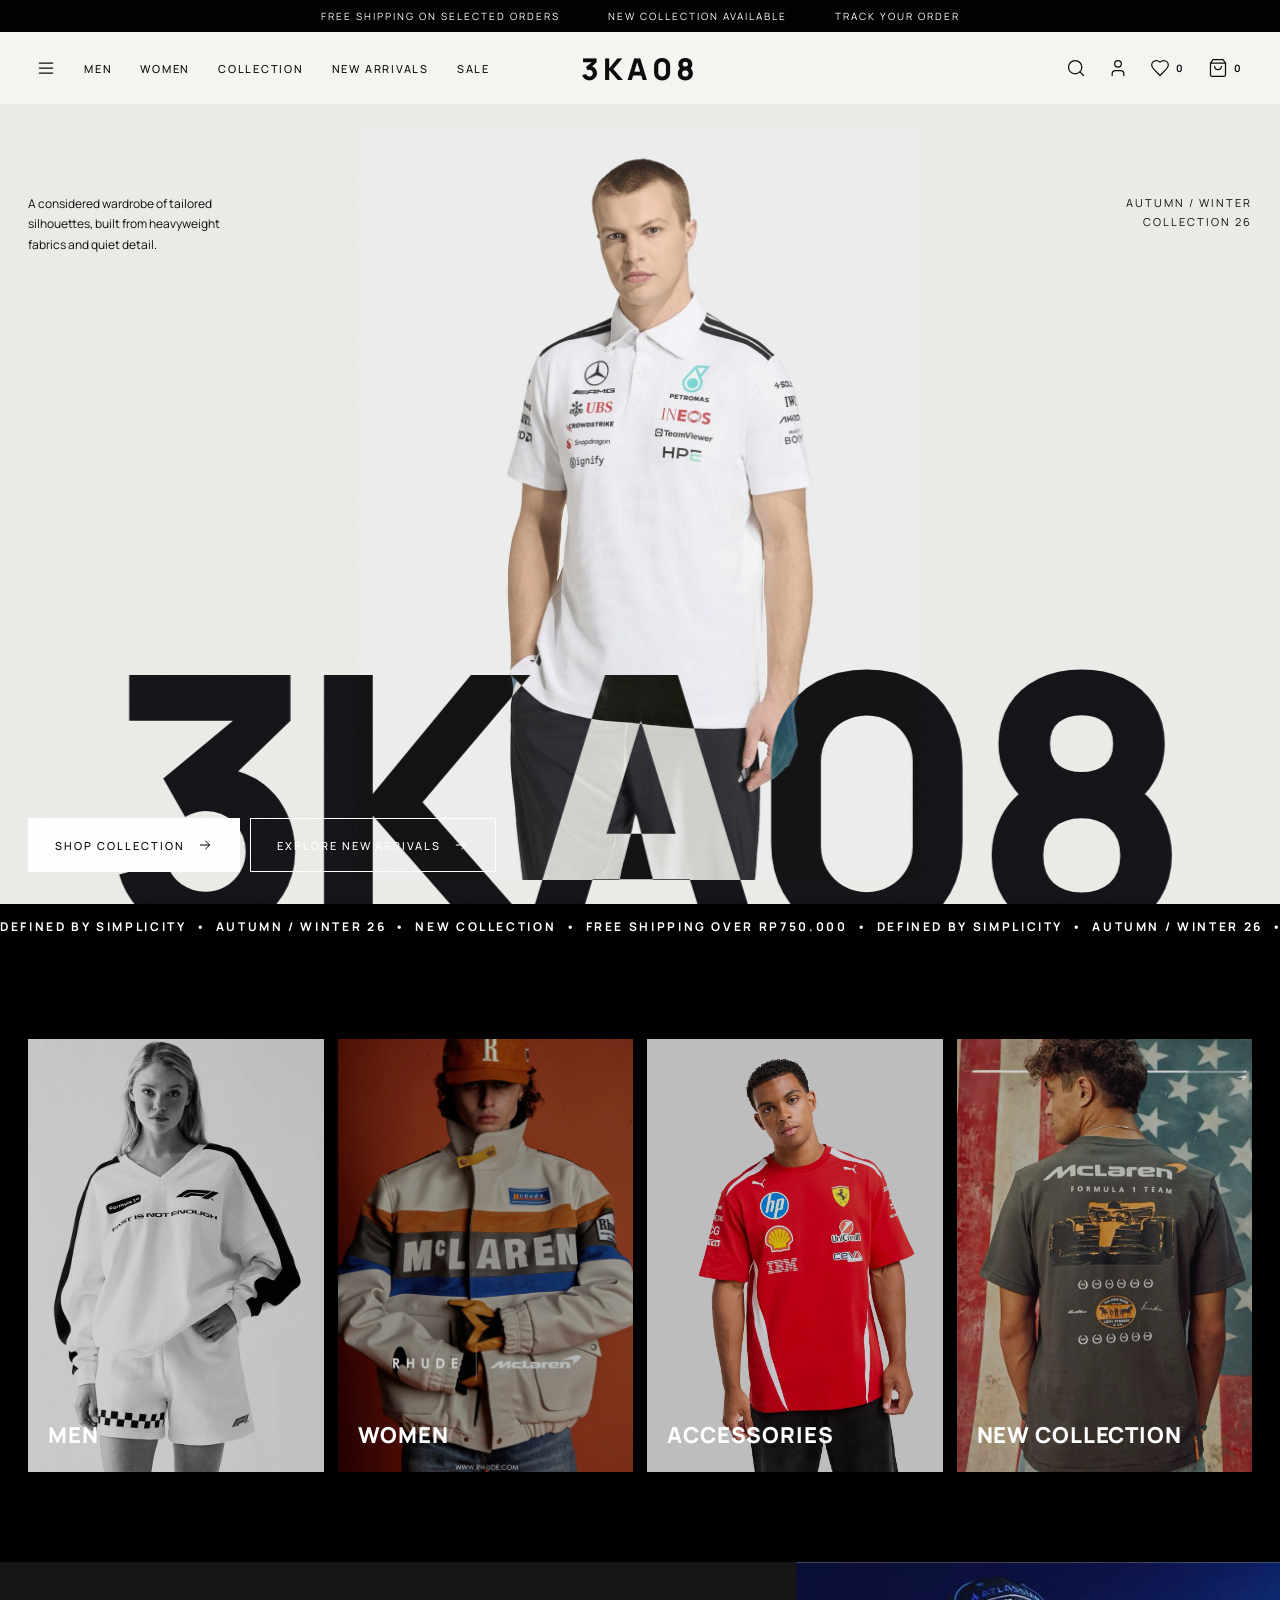
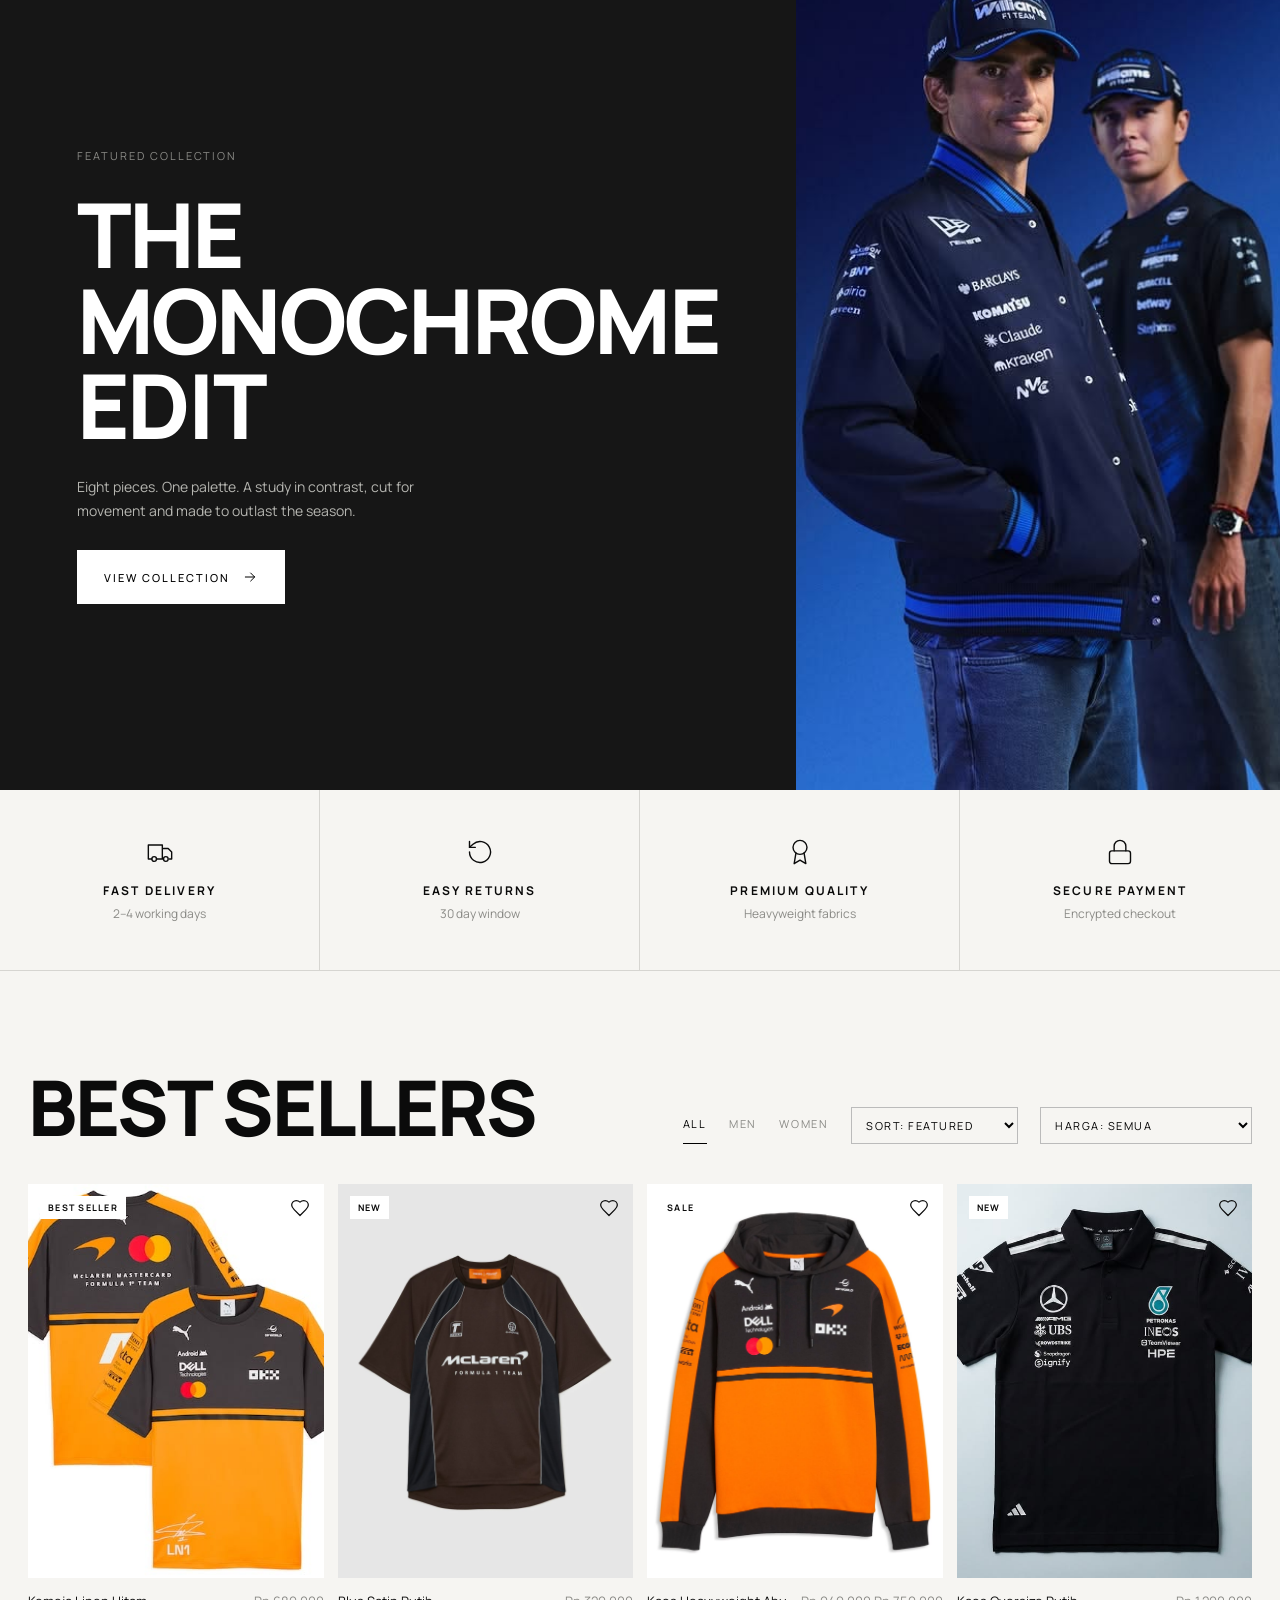
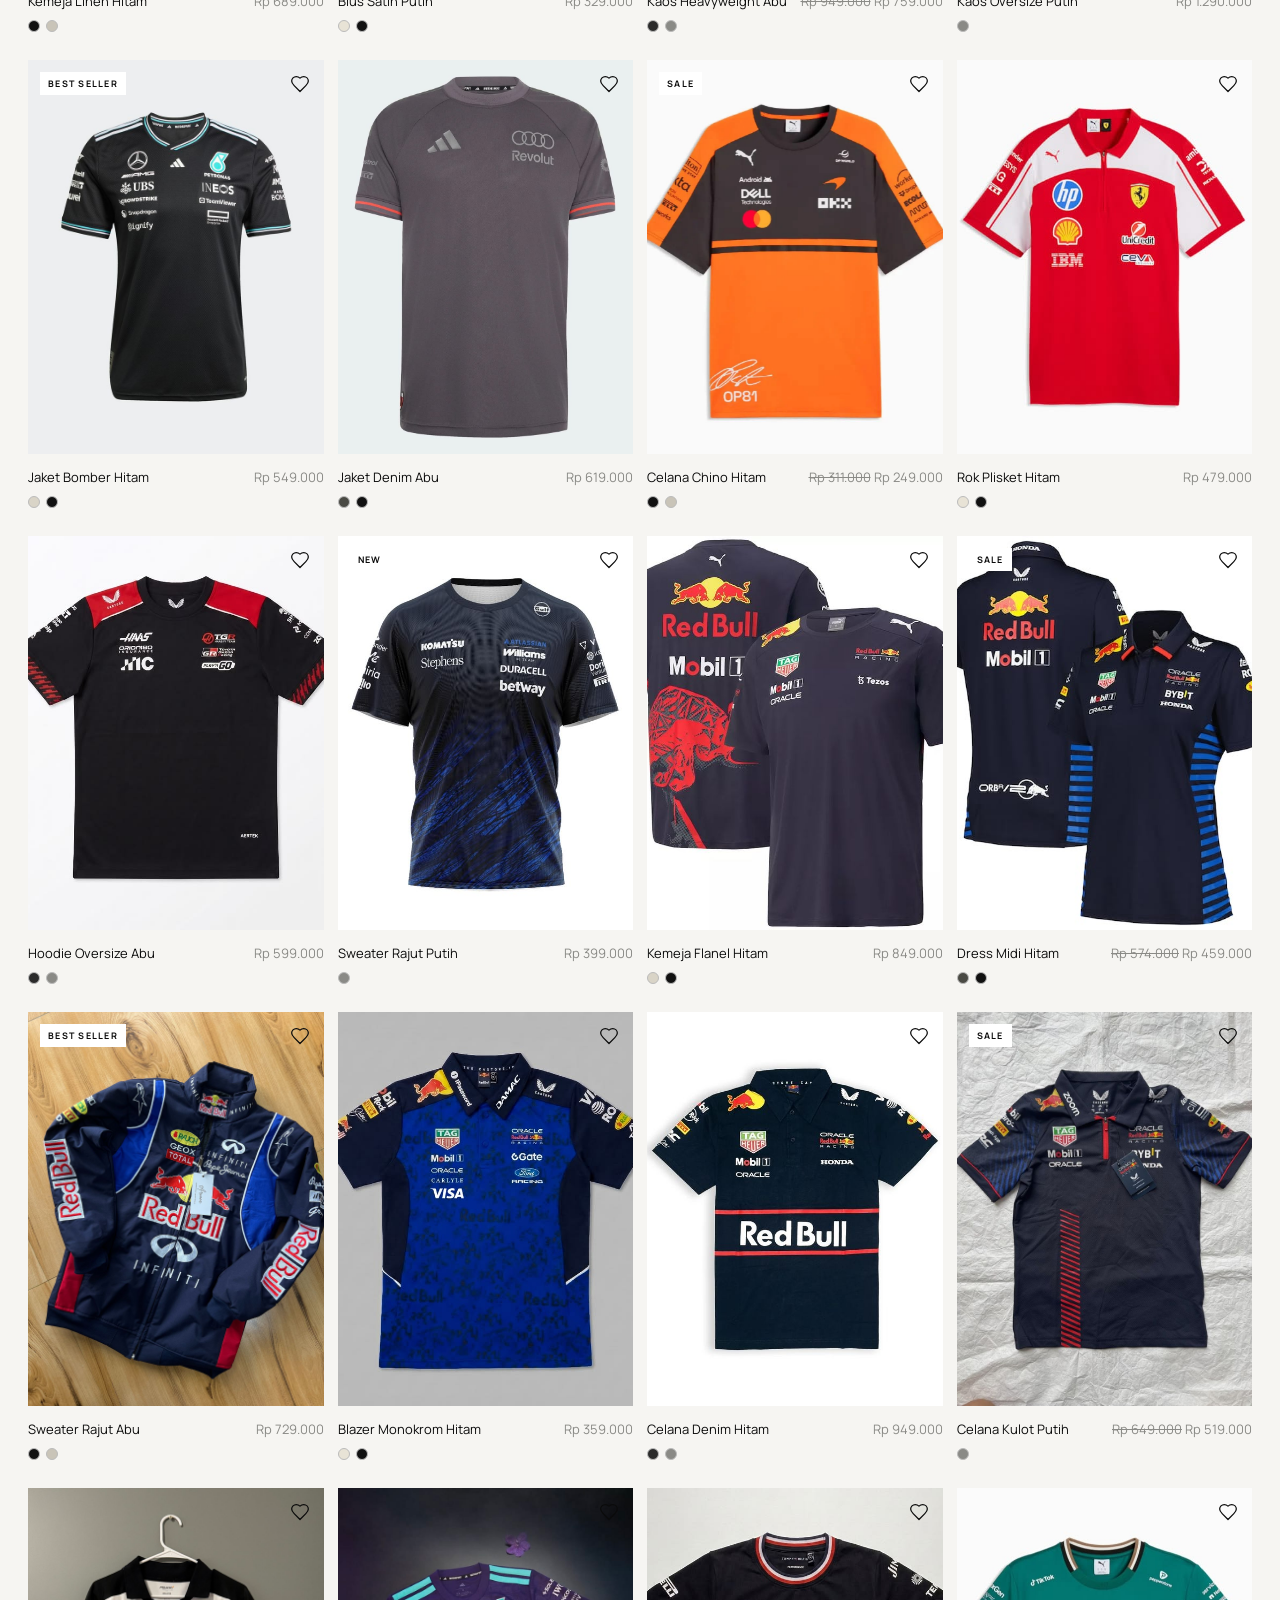
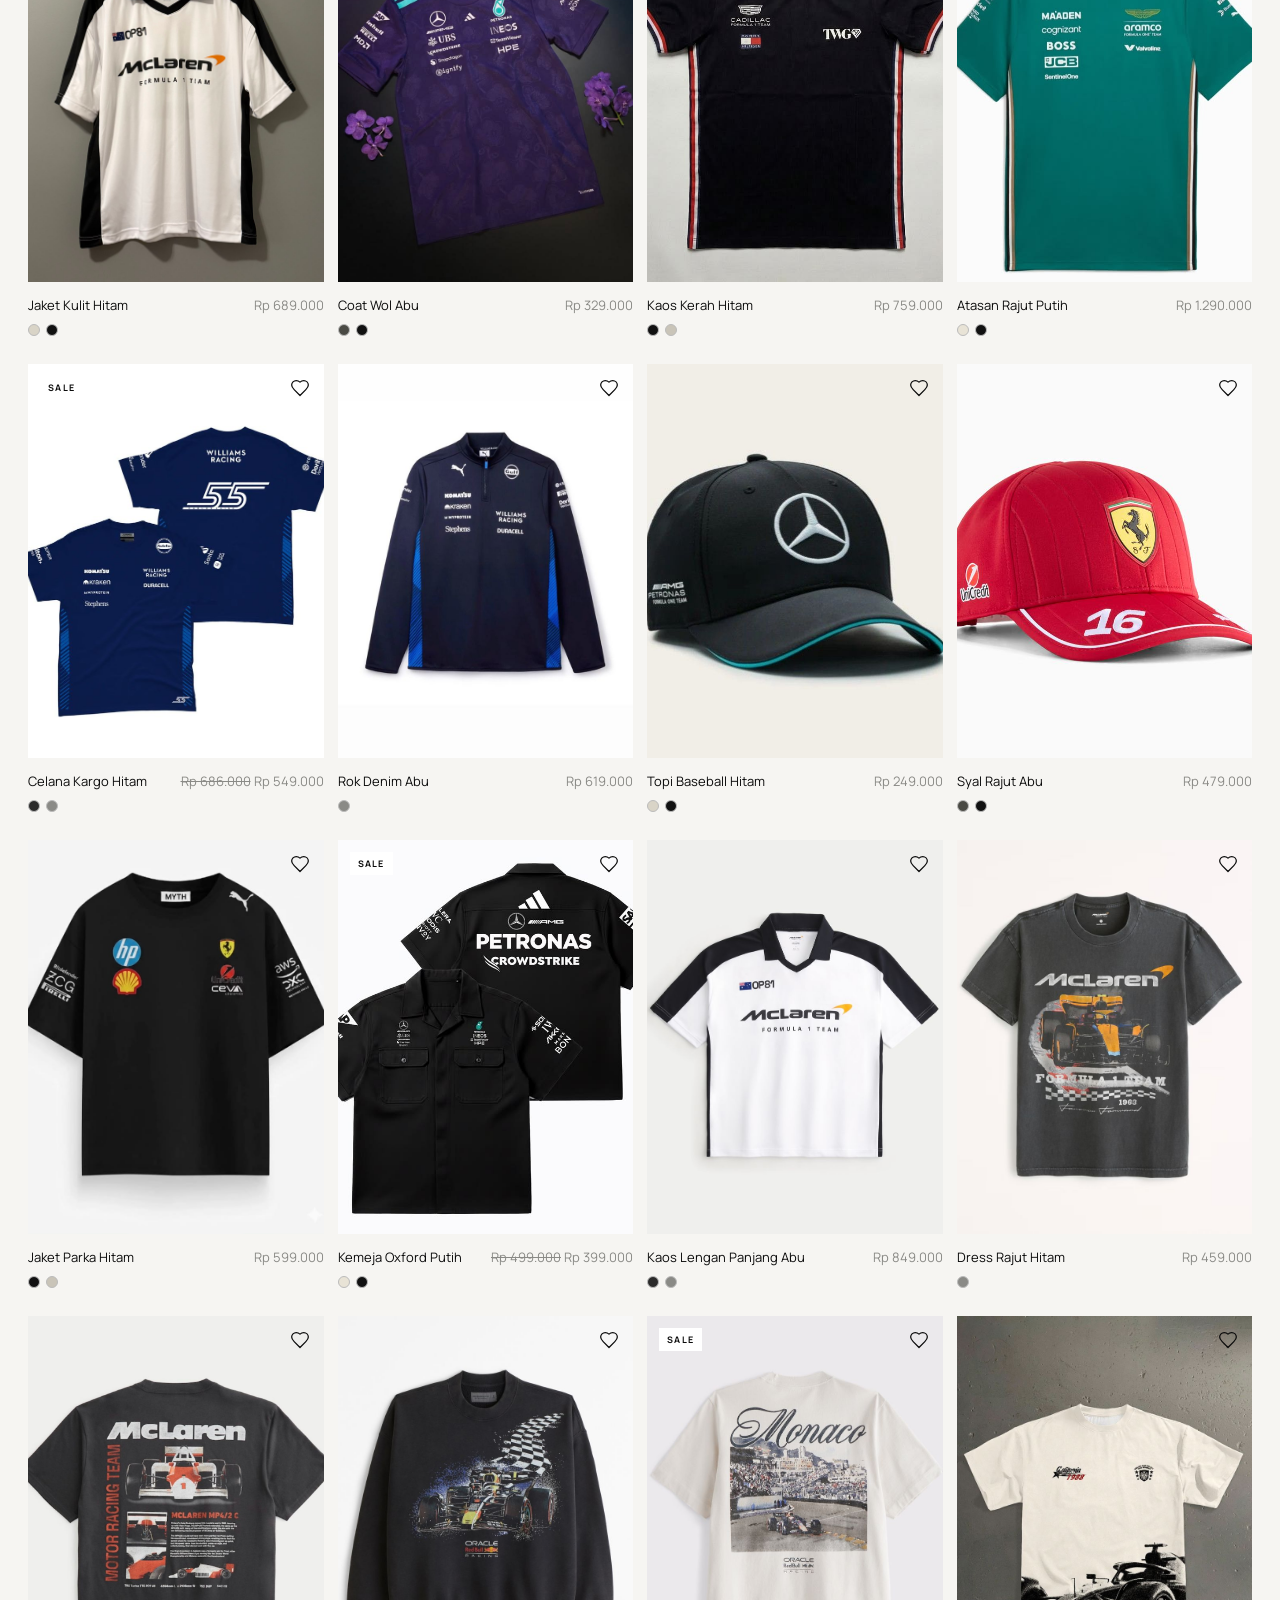
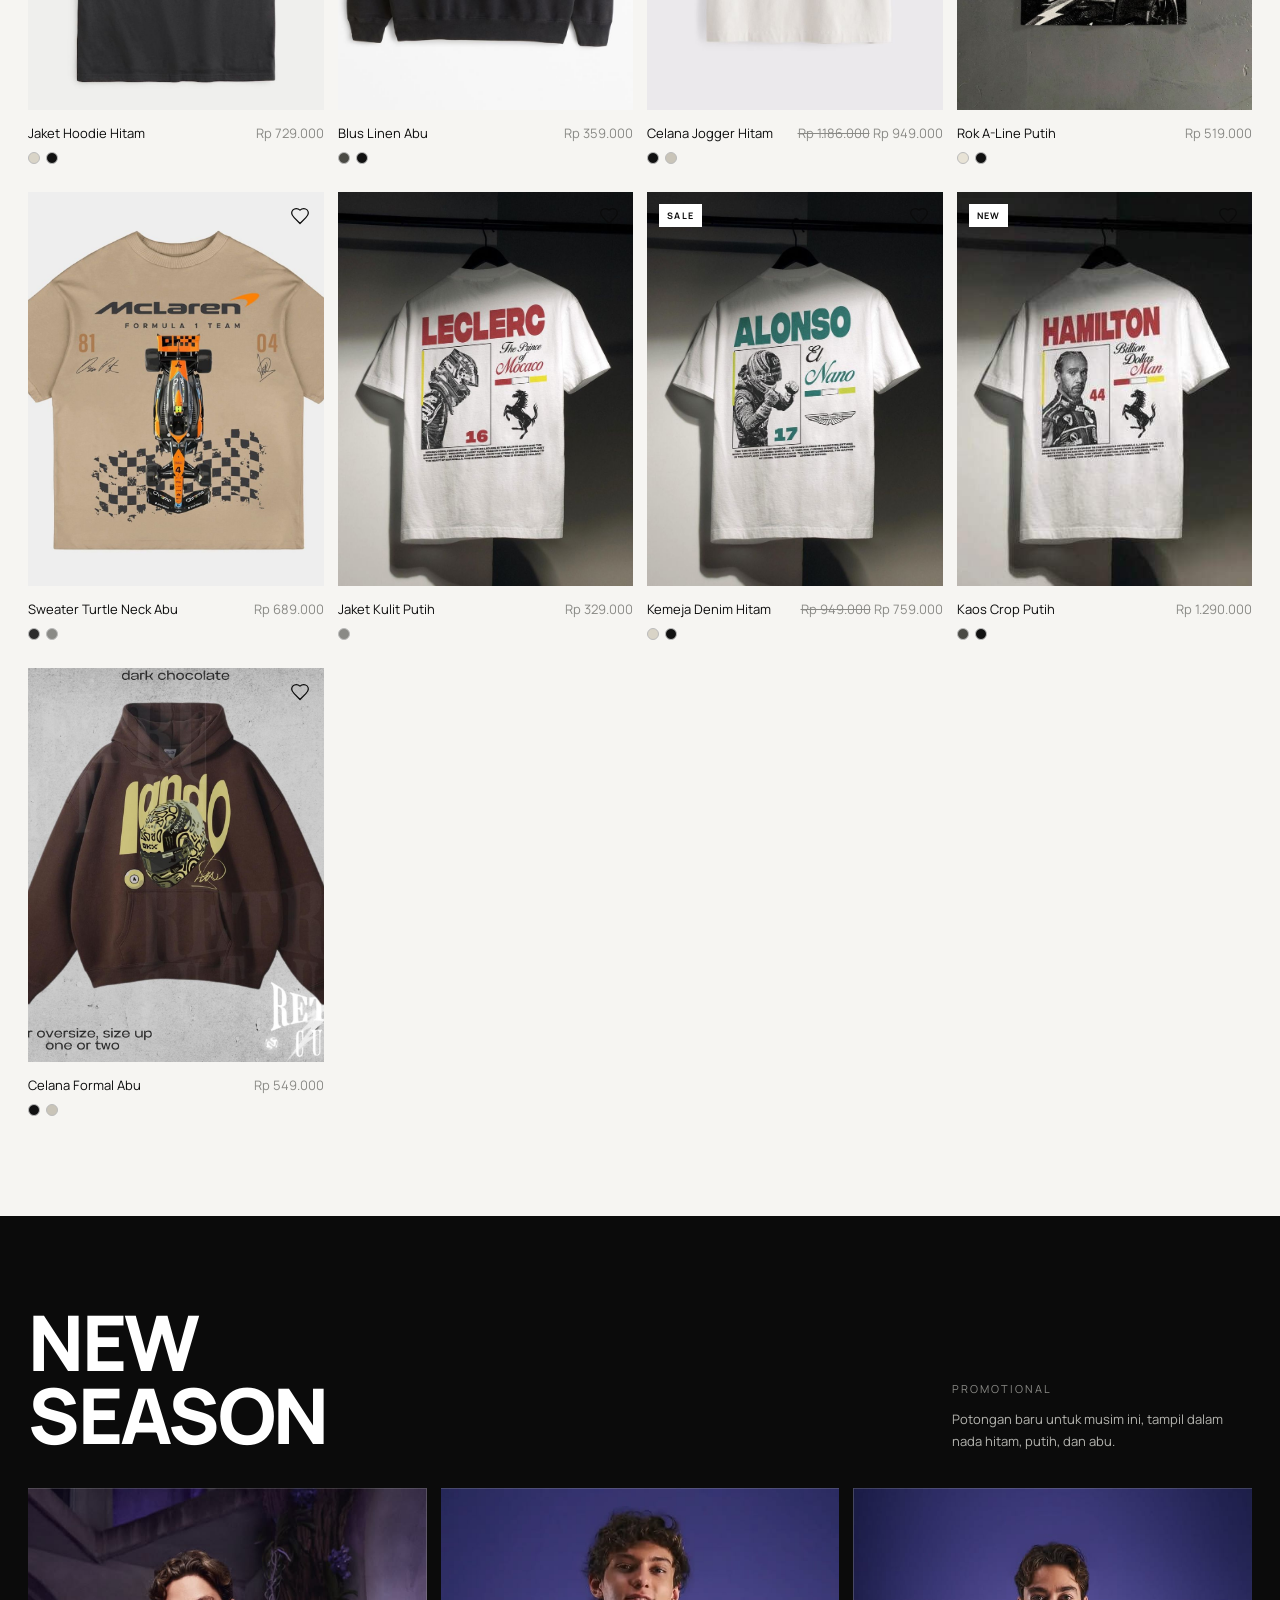
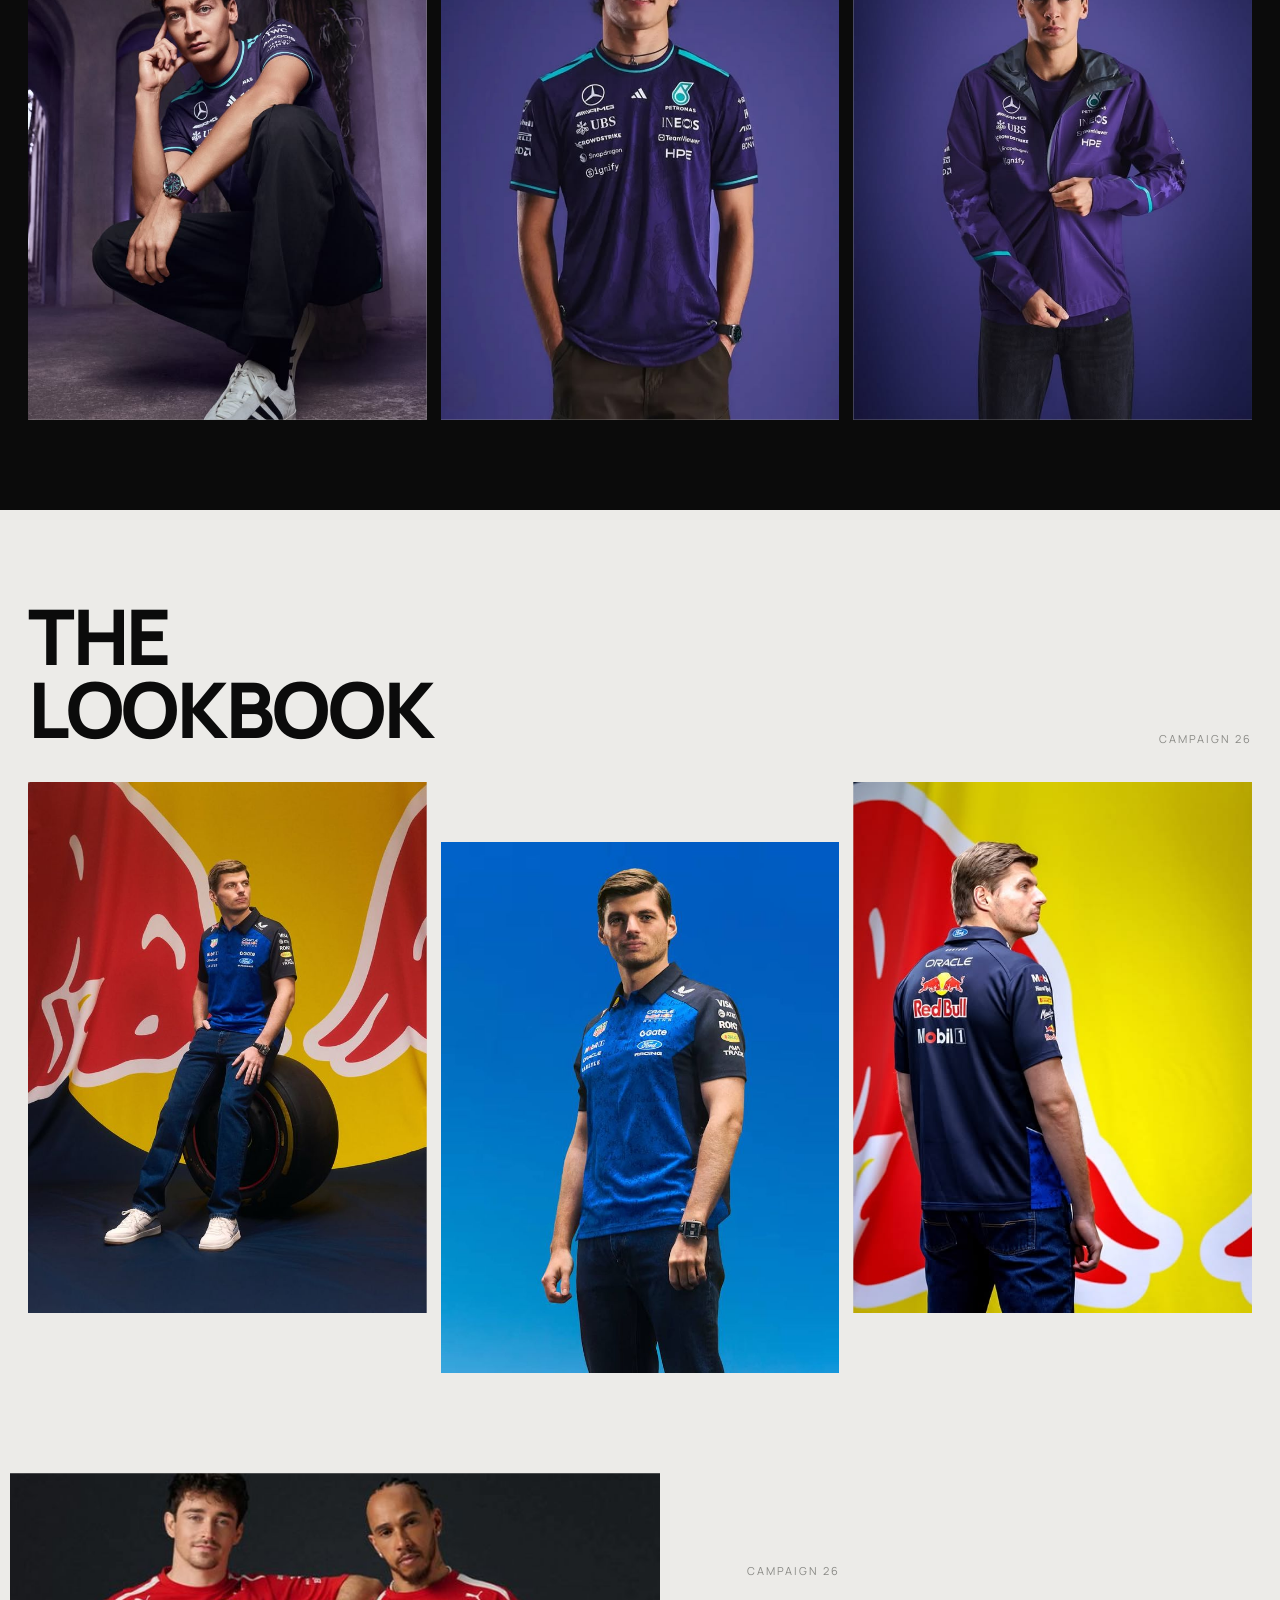
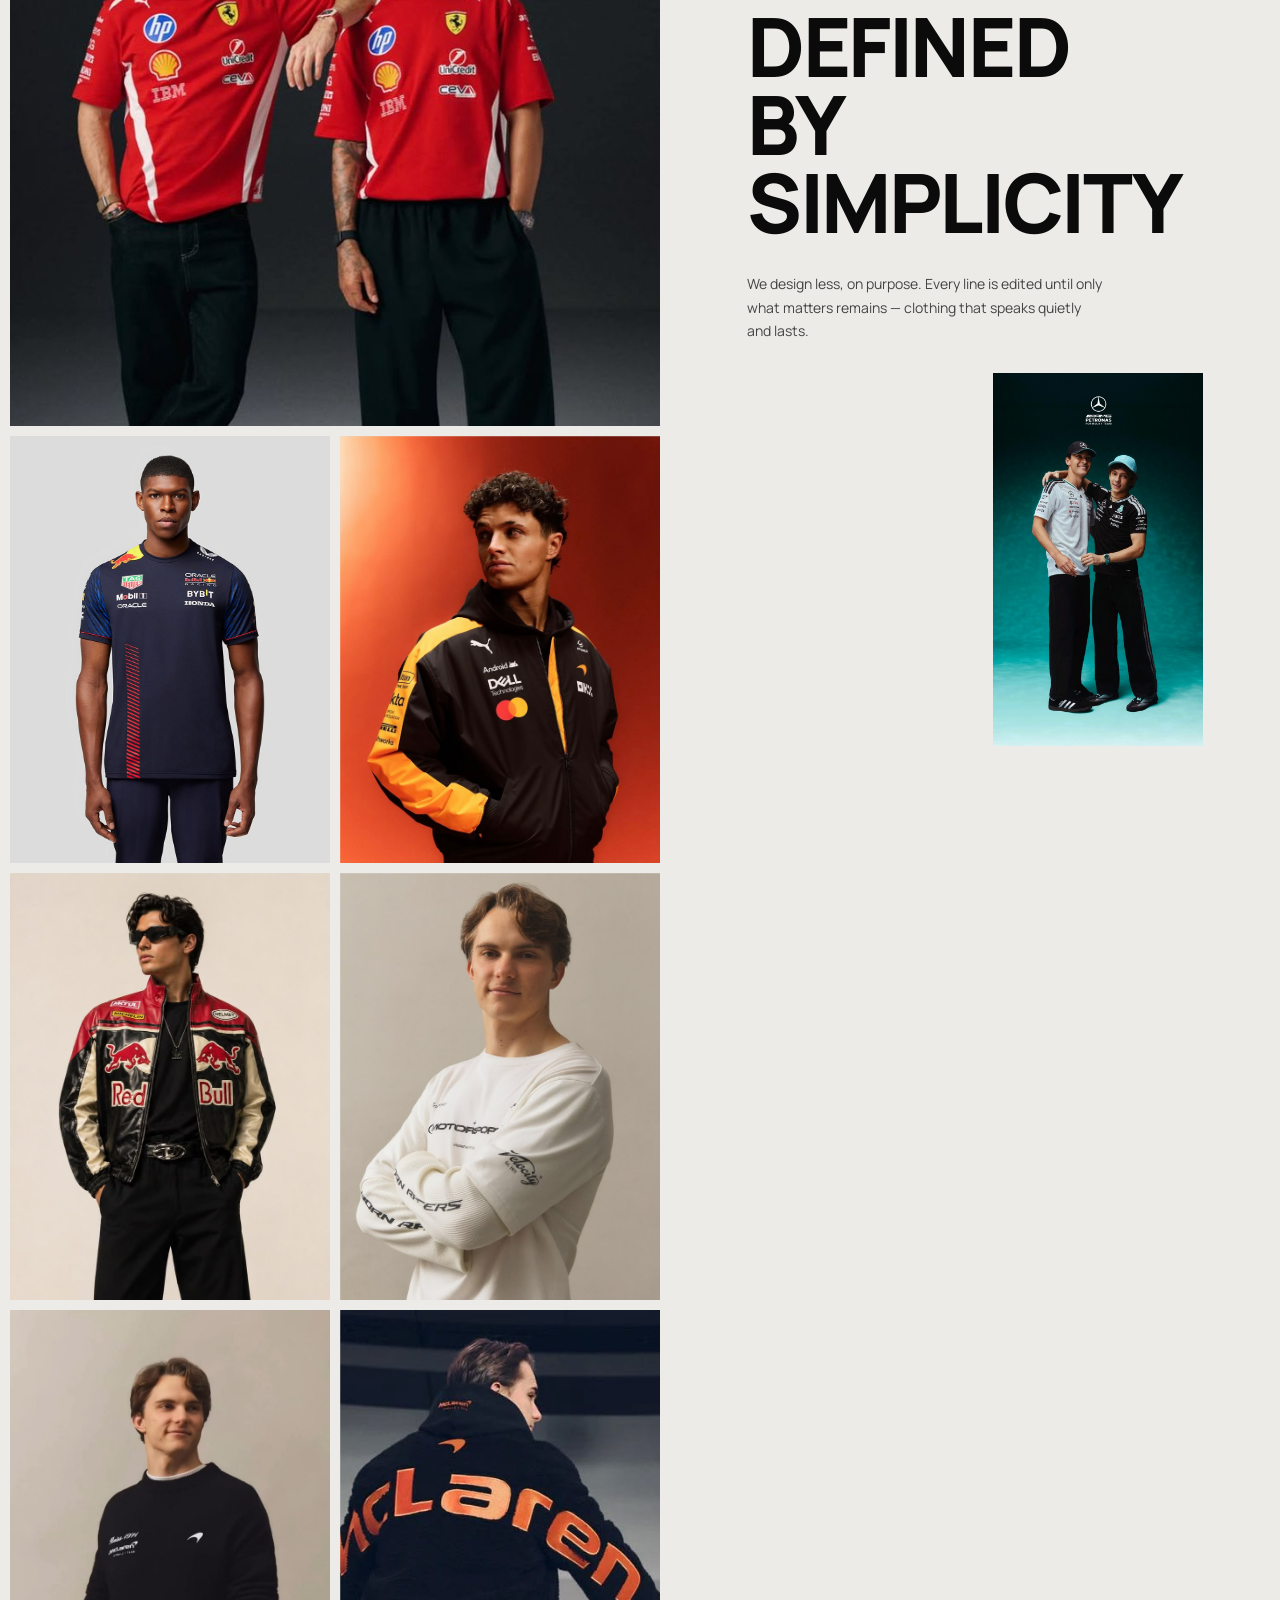
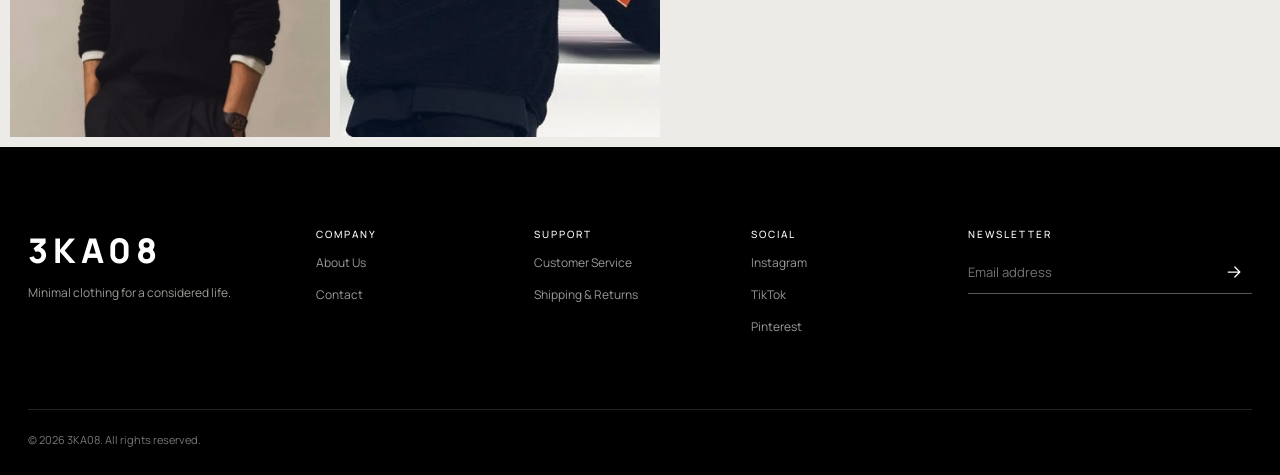
==== commit b4ae77b2: "Add stock, WhatsApp order confirm, admin page, and SEO" ====
--- a/3ka08.html
+++ b/3ka08.html
@@ -4,6 +4,14 @@
 <meta charset="UTF-8">
 <meta name="viewport" content="width=device-width, initial-scale=1">
 <title>3KA08 — Defined by Simplicity</title>
+<meta name="description" content="3KA08 — fashion store minimalis: koleksi Men, Women & Accessories monokrom. Belanja mudah, checkout cepat, gratis ongkir di atas Rp750.000.">
+<meta property="og:type" content="website">
+<meta property="og:title" content="3KA08 — Defined by Simplicity">
+<meta property="og:description" content="Fashion store minimalis: koleksi Men, Women & Accessories monokrom. Gratis ongkir di atas Rp750.000.">
+<meta property="og:url" content="https://barbarbarian175-debug.github.io/3ka08-store/3ka08.html">
+<meta property="og:image" content="https://barbarbarian175-debug.github.io/3ka08-store/assets/model-01.jpg">
+<meta name="twitter:card" content="summary_large_image">
+<link rel="icon" href="assets/favicon.svg" type="image/svg+xml">
 <link rel="preconnect" href="https://fonts.googleapis.com">
 <link rel="preconnect" href="https://fonts.gstatic.com" crossorigin>
 <link href="https://fonts.googleapis.com/css2?family=Manrope:wght@300;400;500;700;800&display=swap" rel="stylesheet">
--- a/style.css
+++ b/style.css
@@ -400,3 +400,10 @@
 }
 
 .lg-google svg{stroke:none}
+
+/* status koneksi API (database MySQL) di panel login */
+.api-status{font-size:11px;color:#8a8a86;text-align:center;margin:12px 0 0}
+
+/* label stok di kartu produk */
+.pinfo .stock{font-size:10px;letter-spacing:1px;color:#8a8a86;margin-left:8px}
+.pinfo .stock.out{color:#c62828}
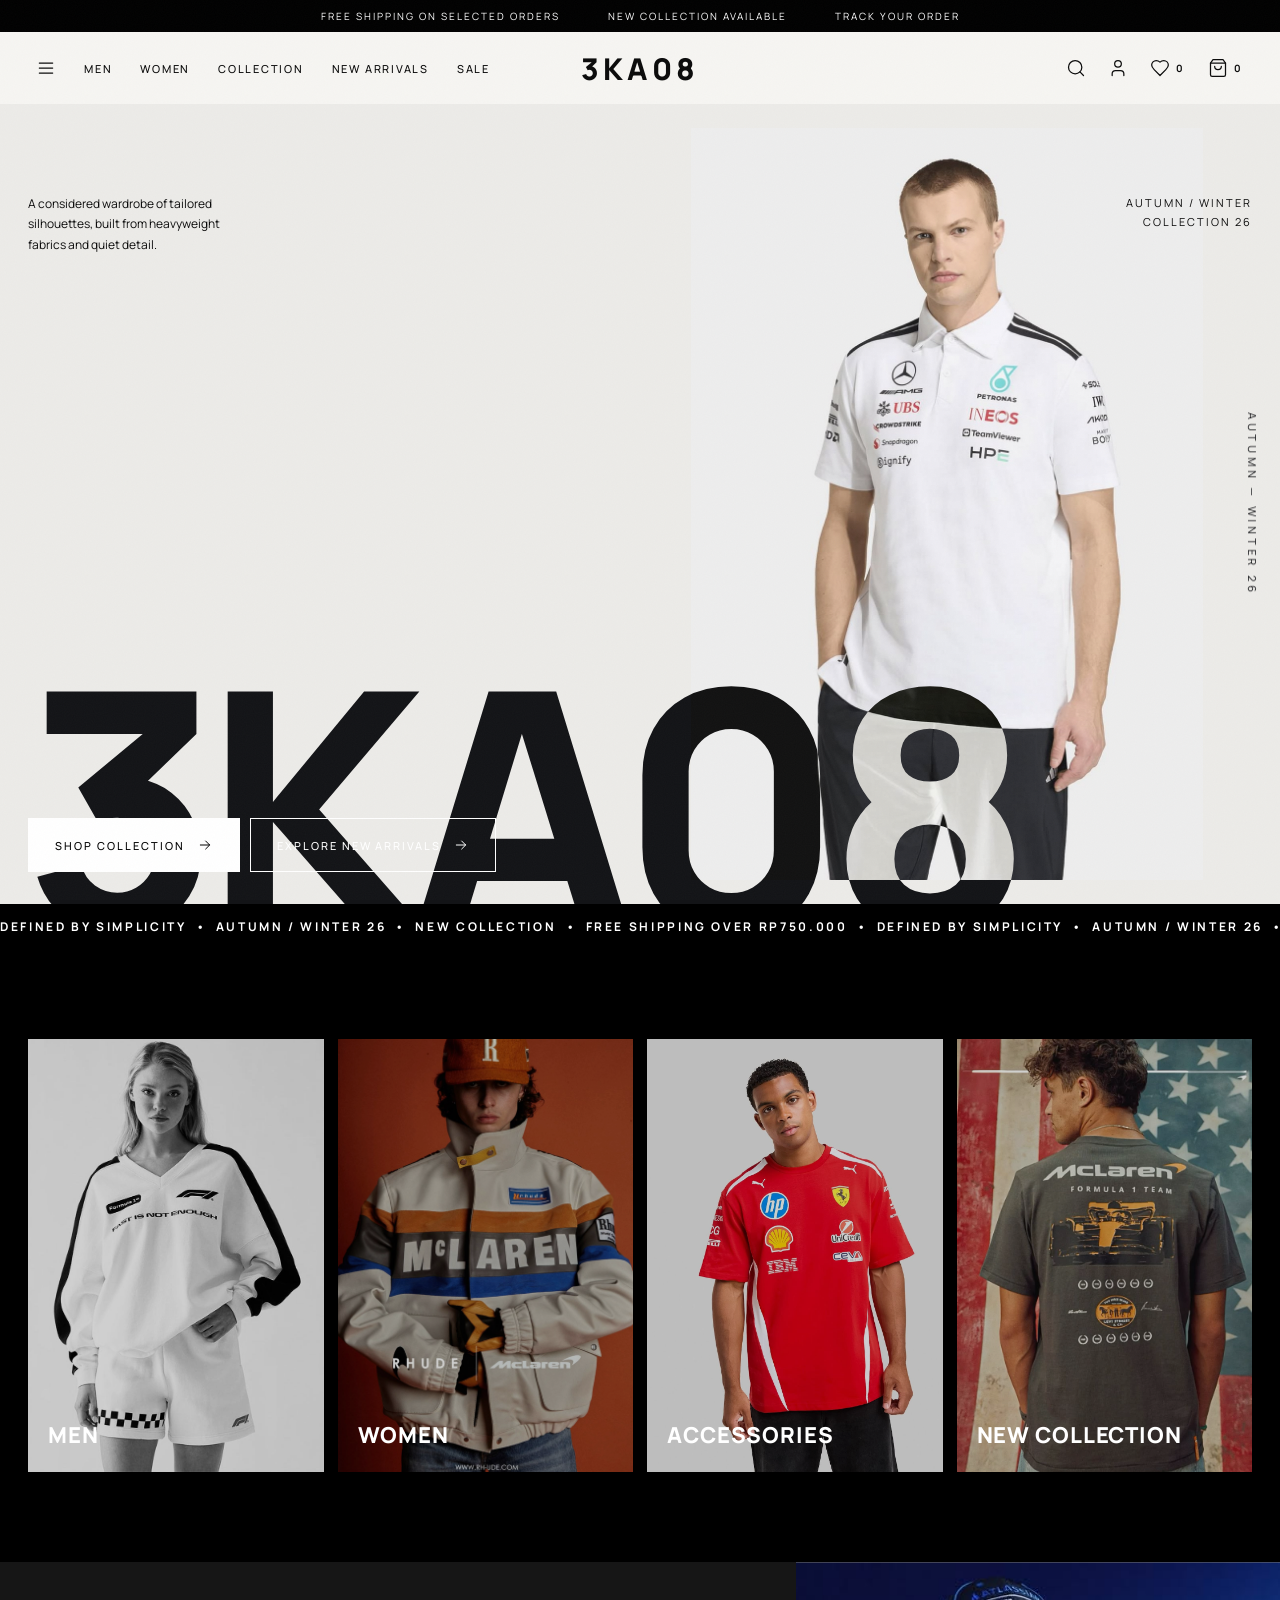
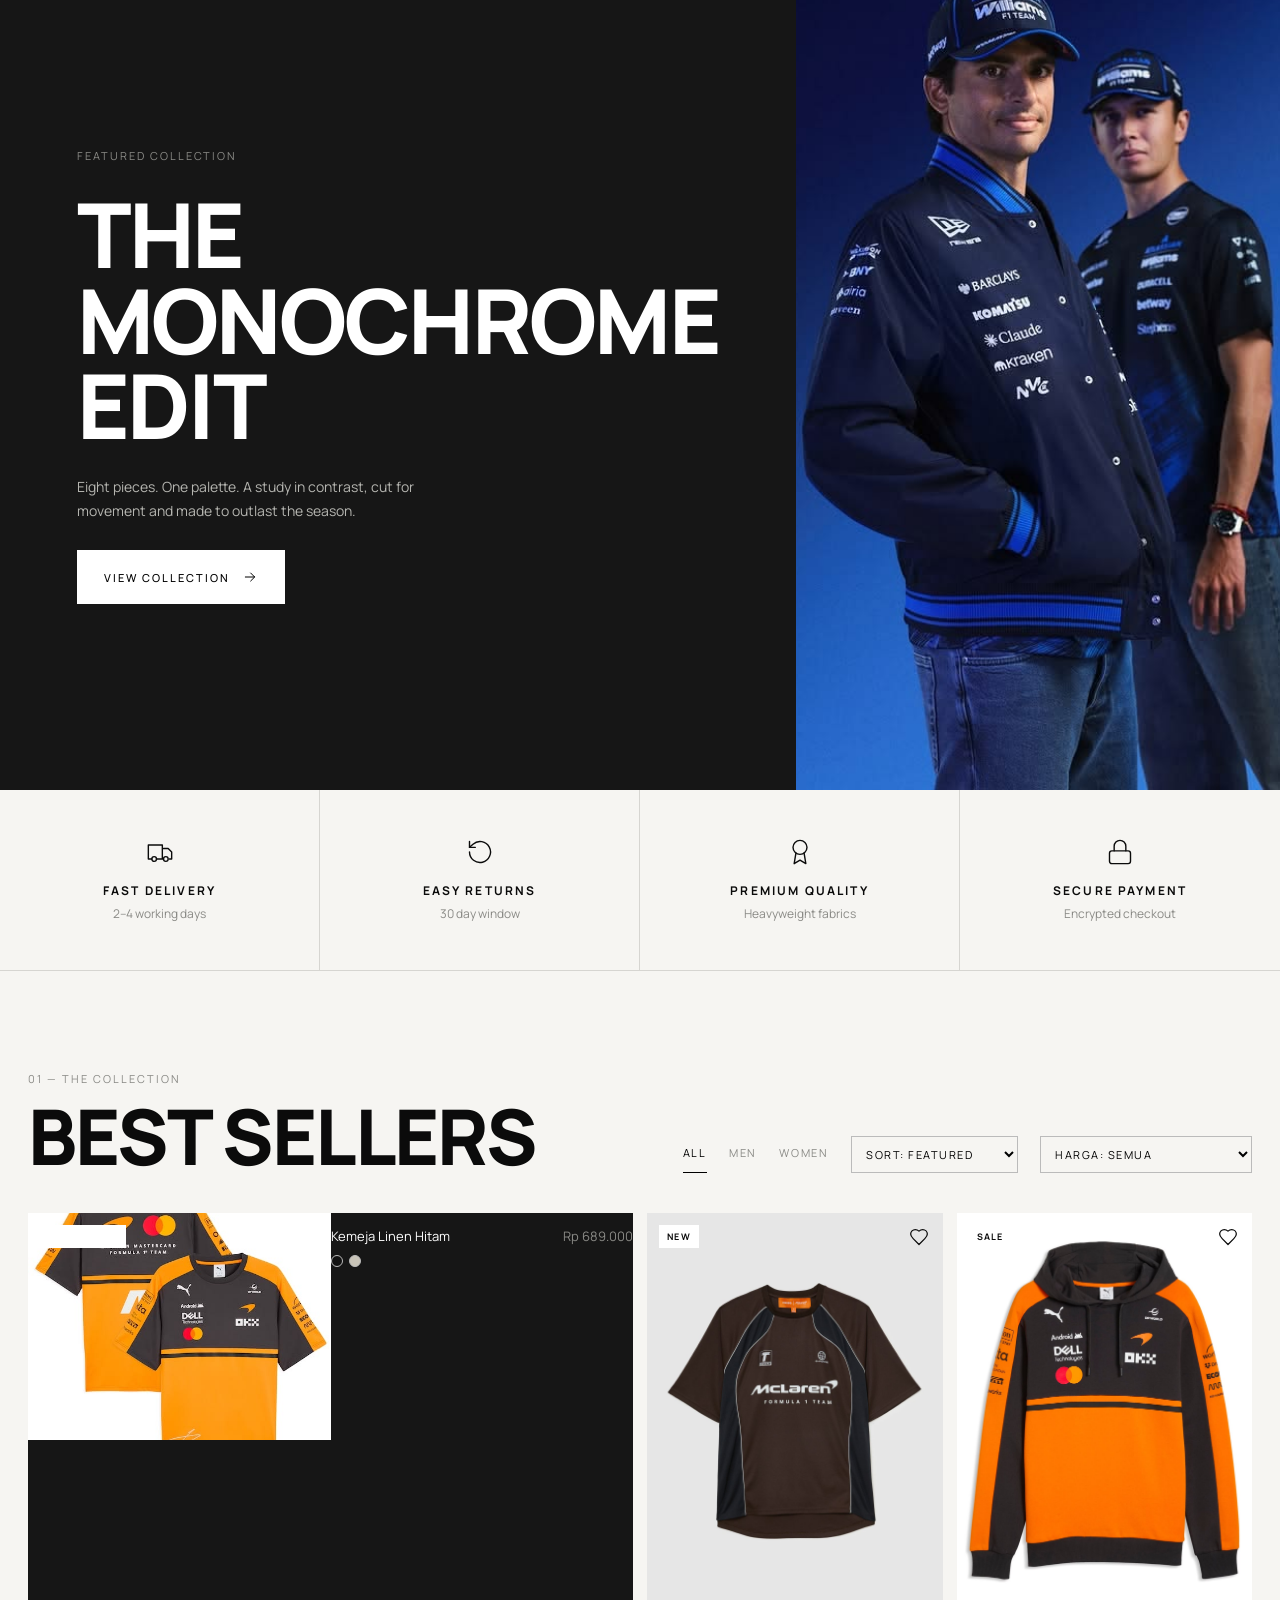
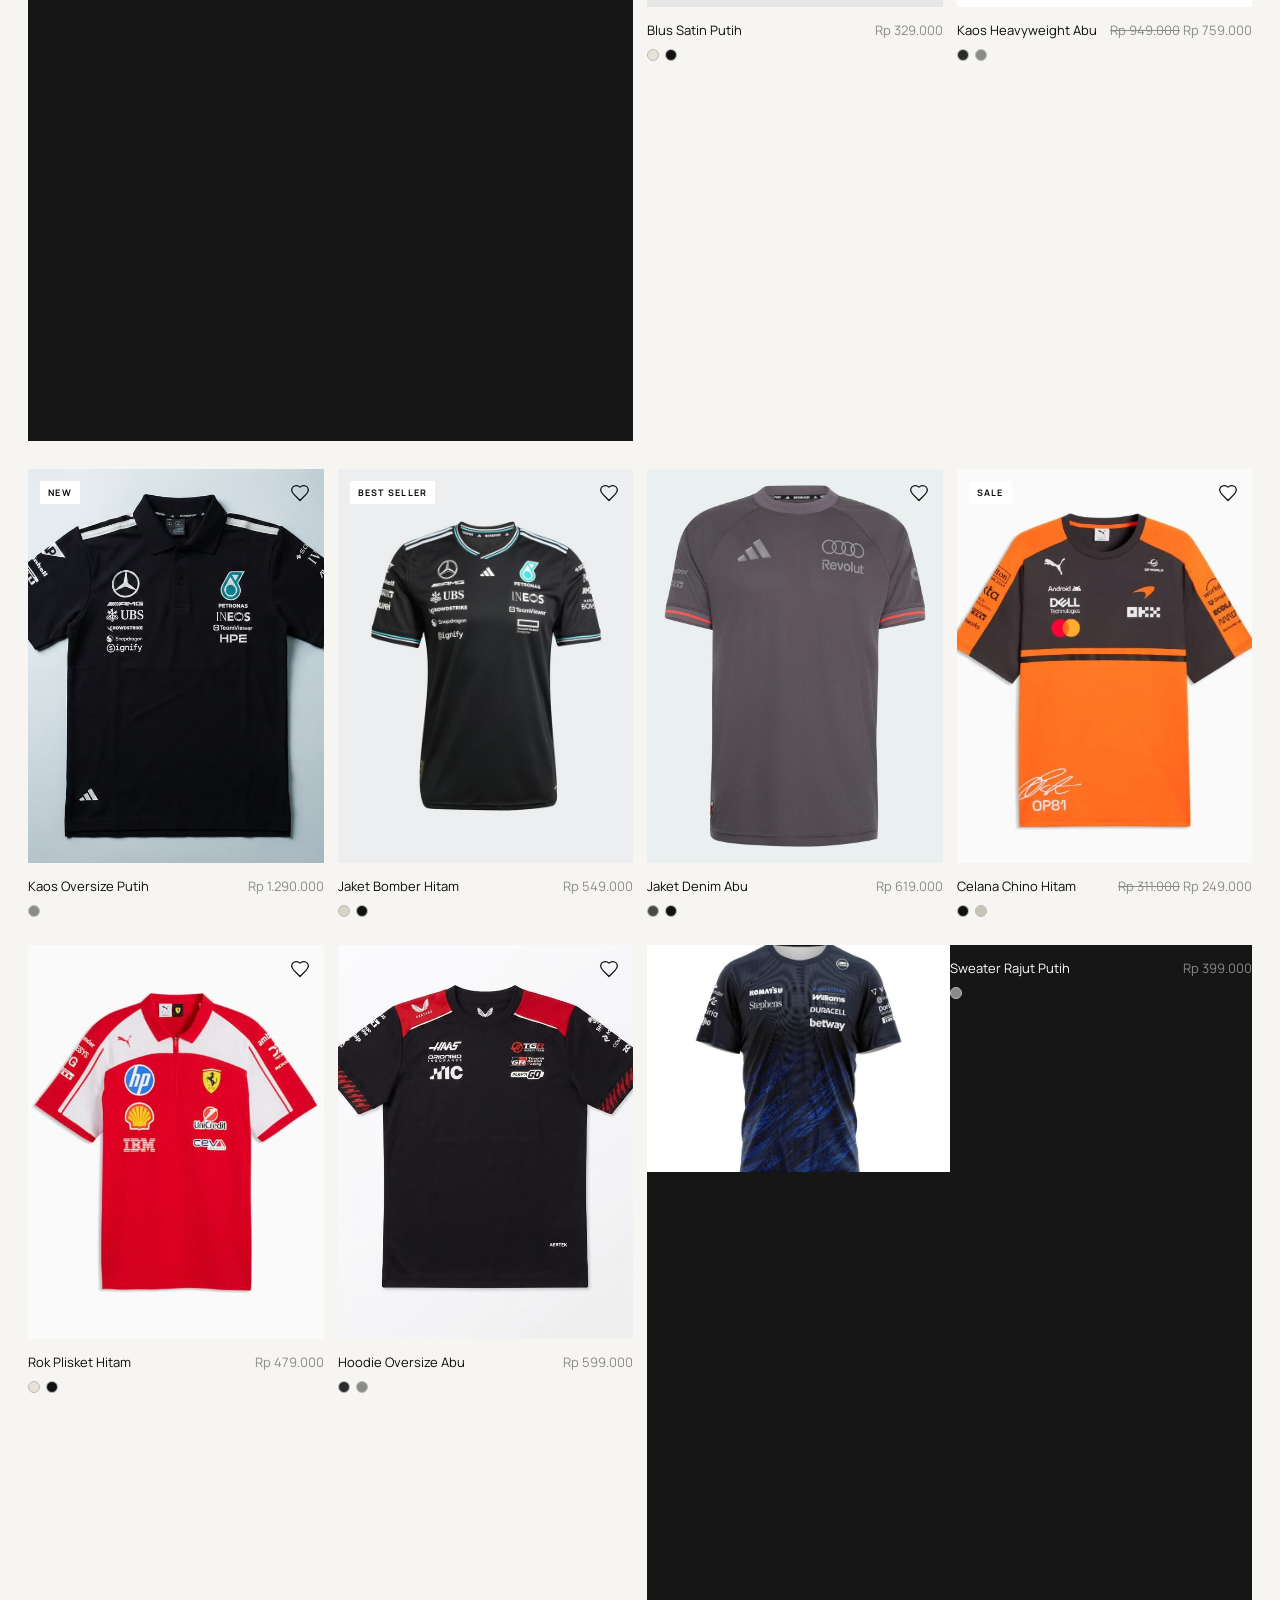
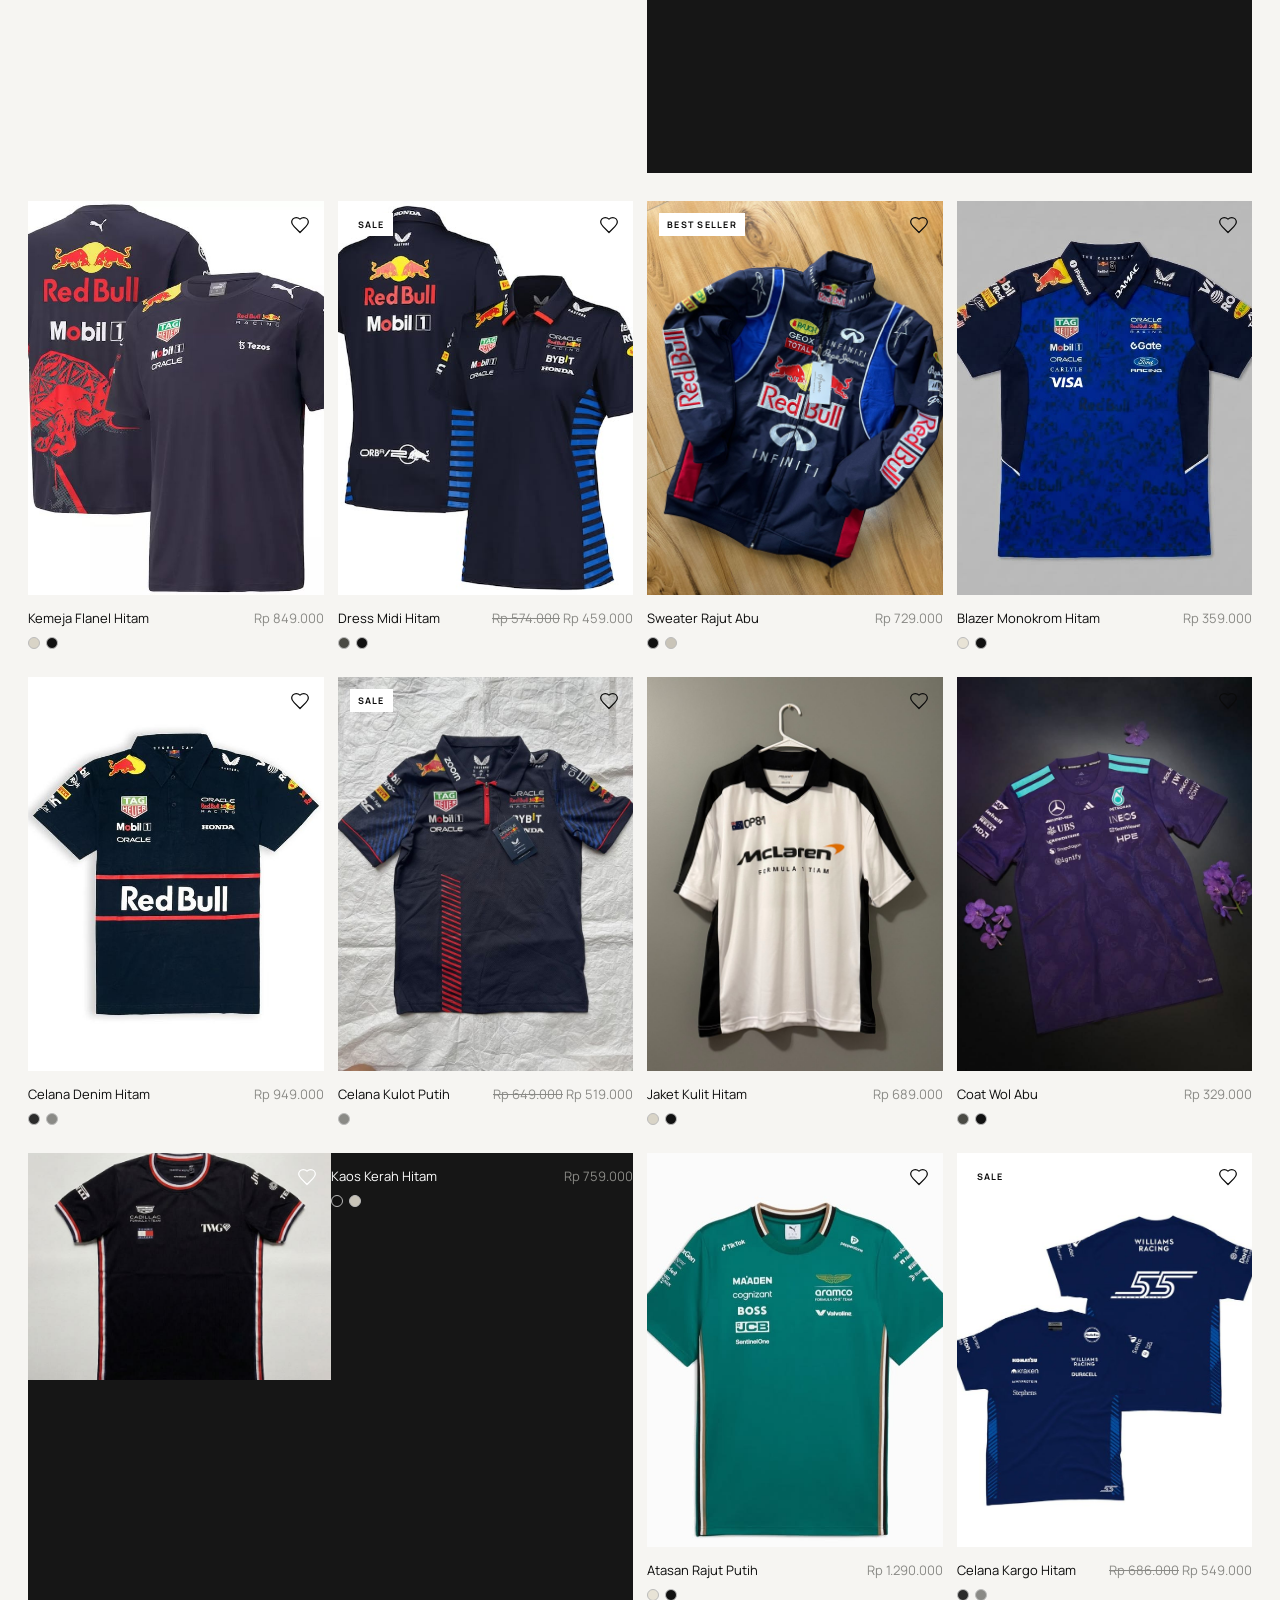
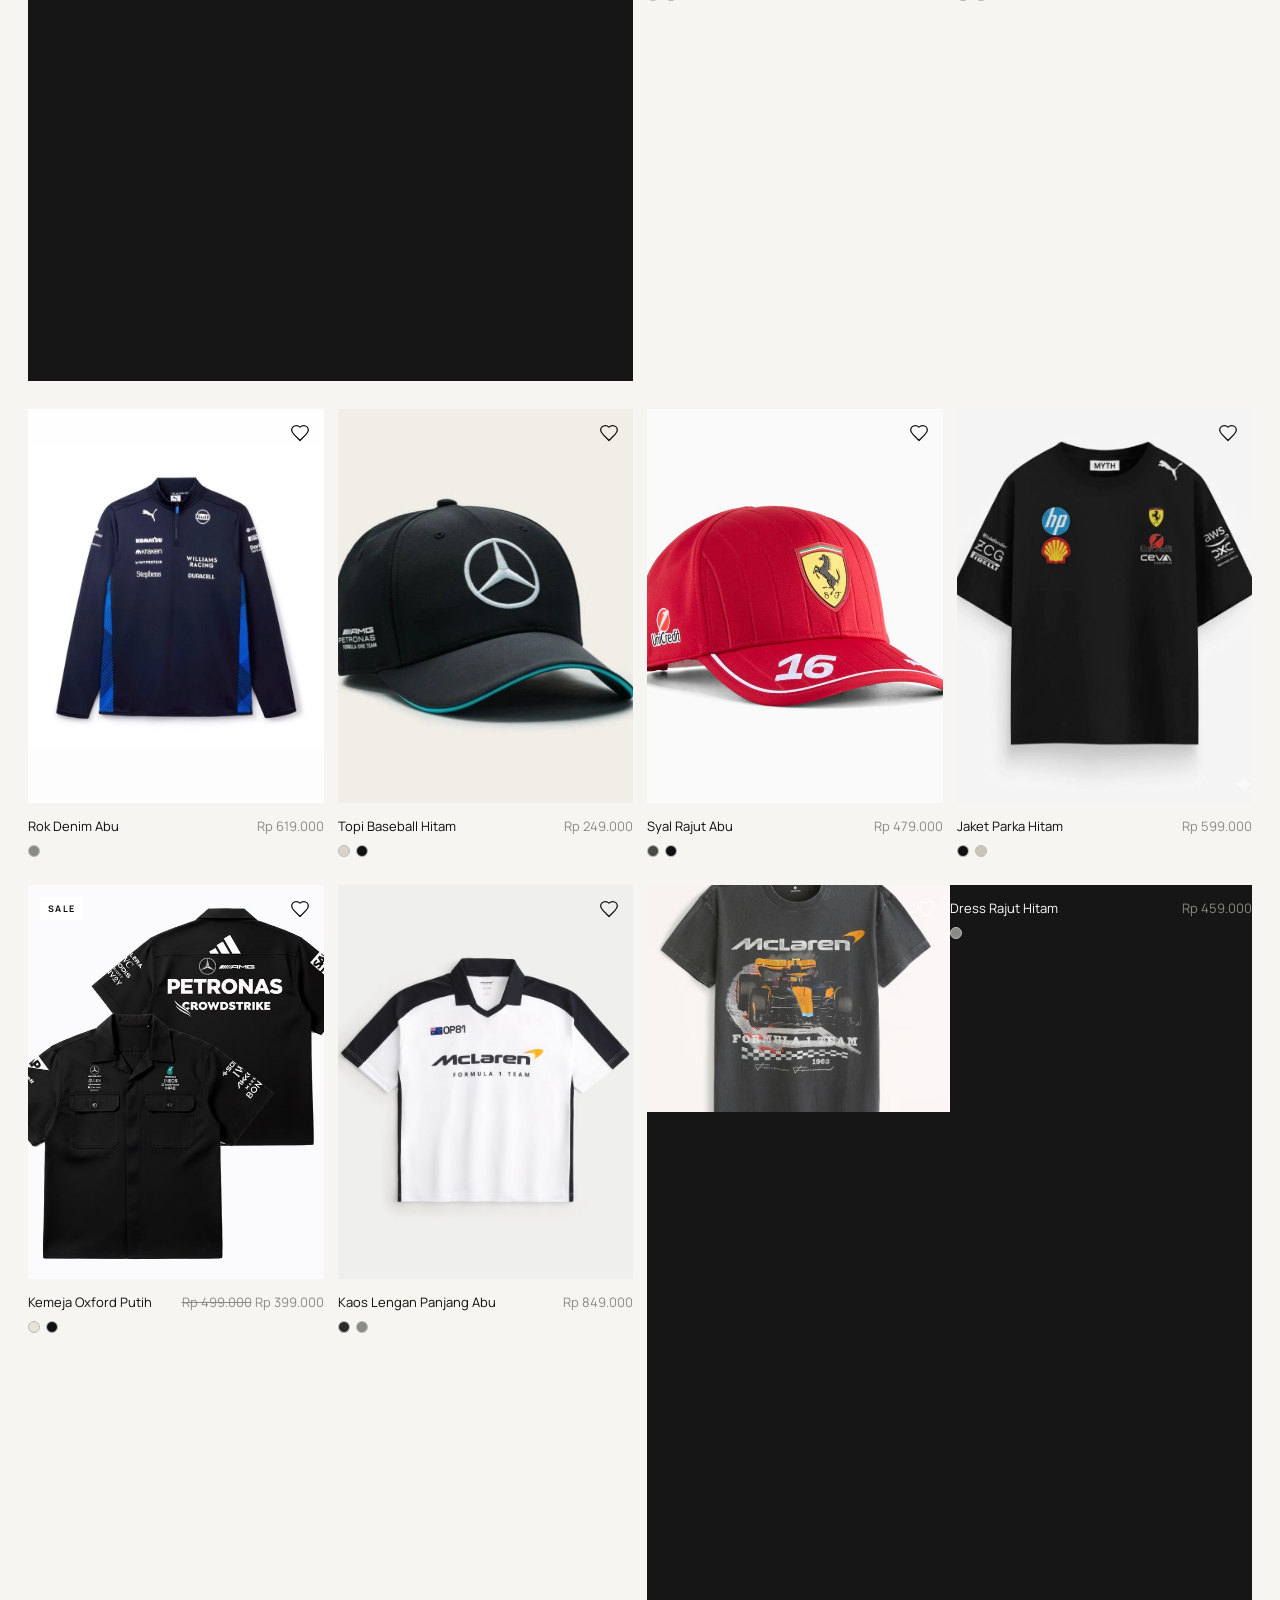
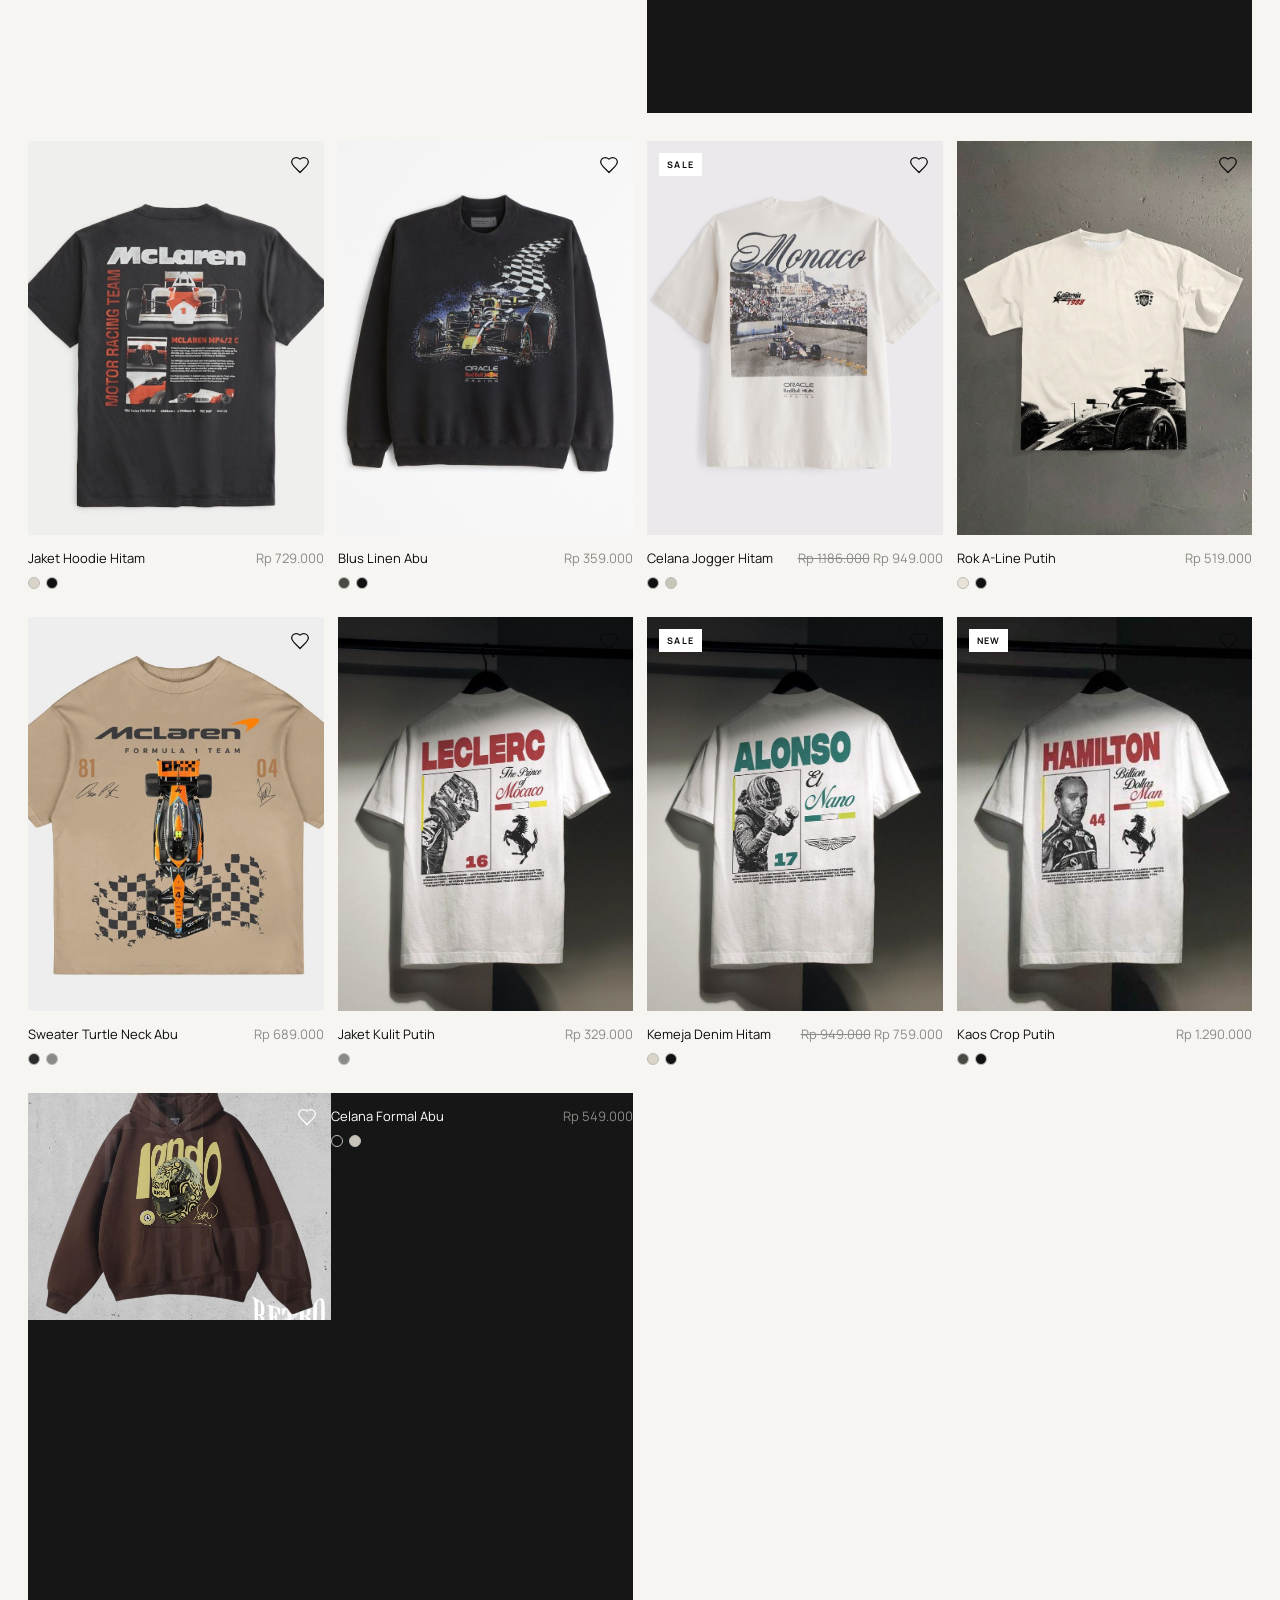
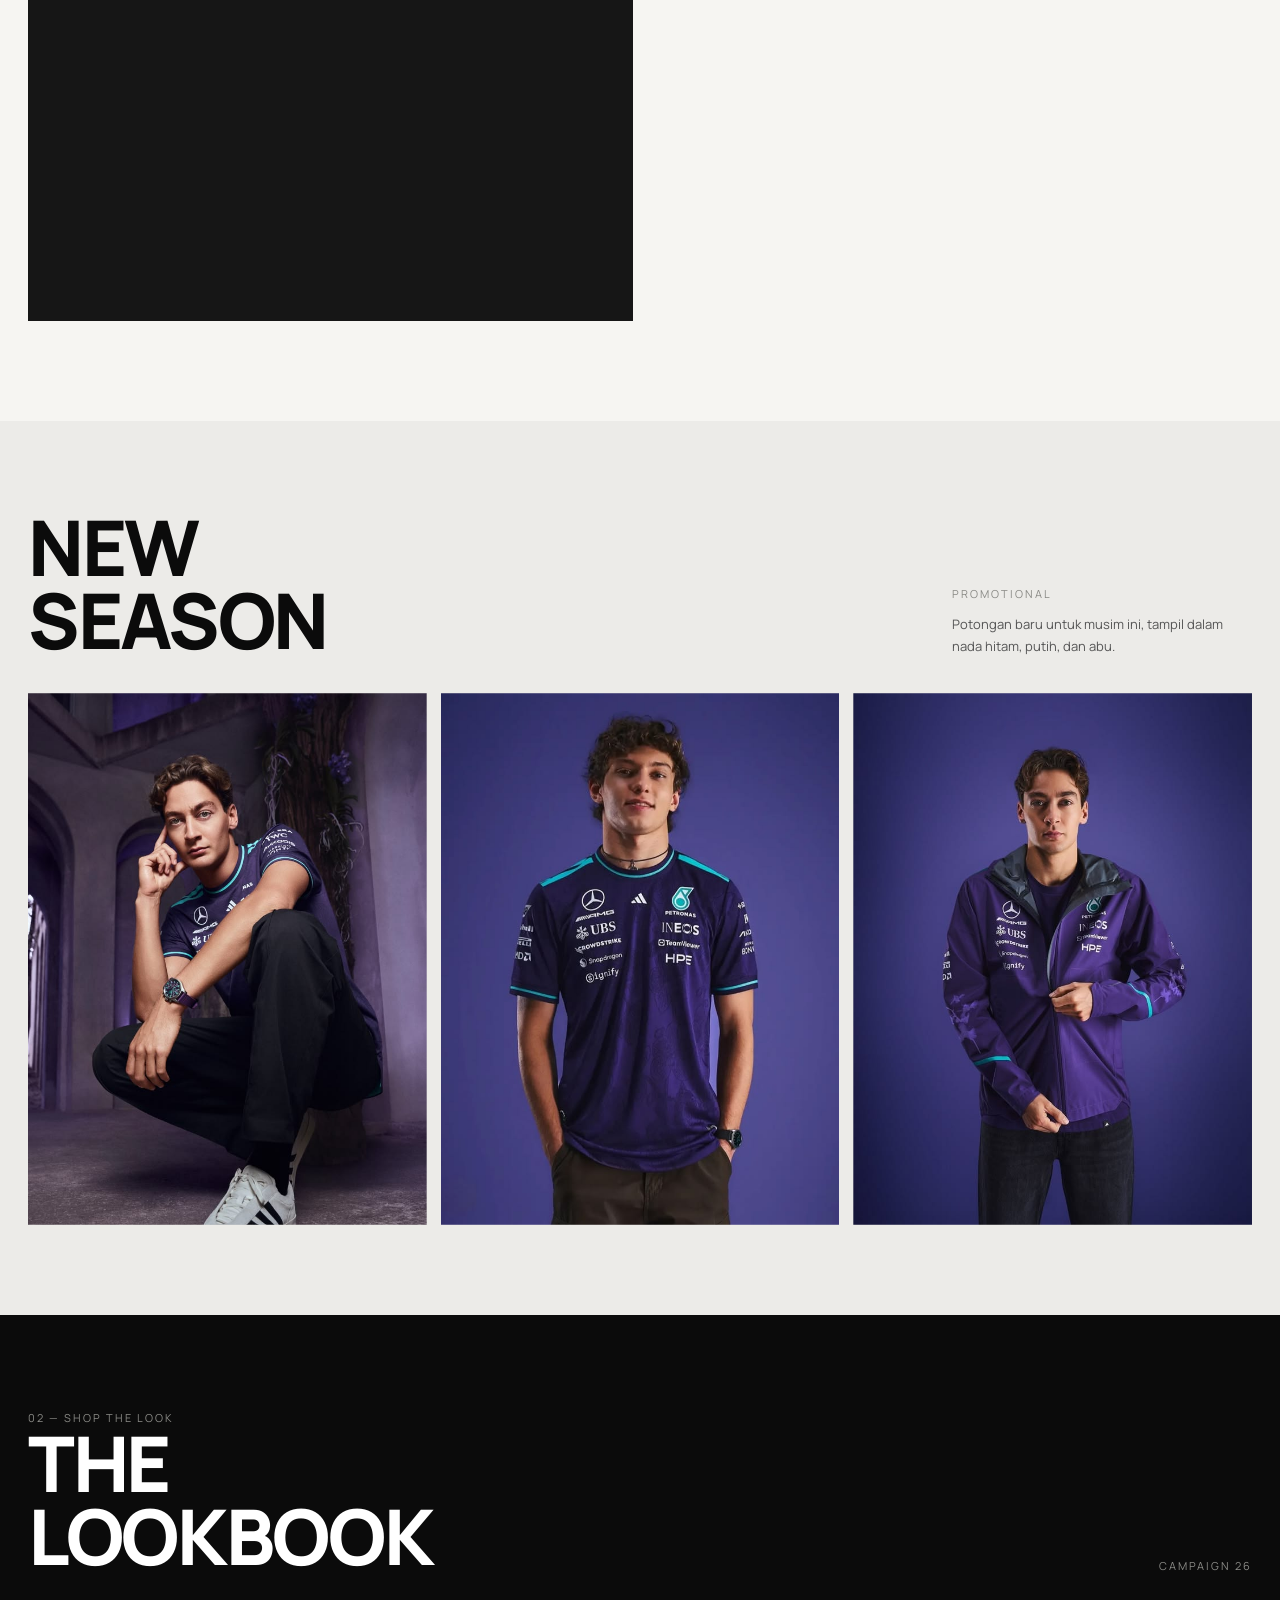
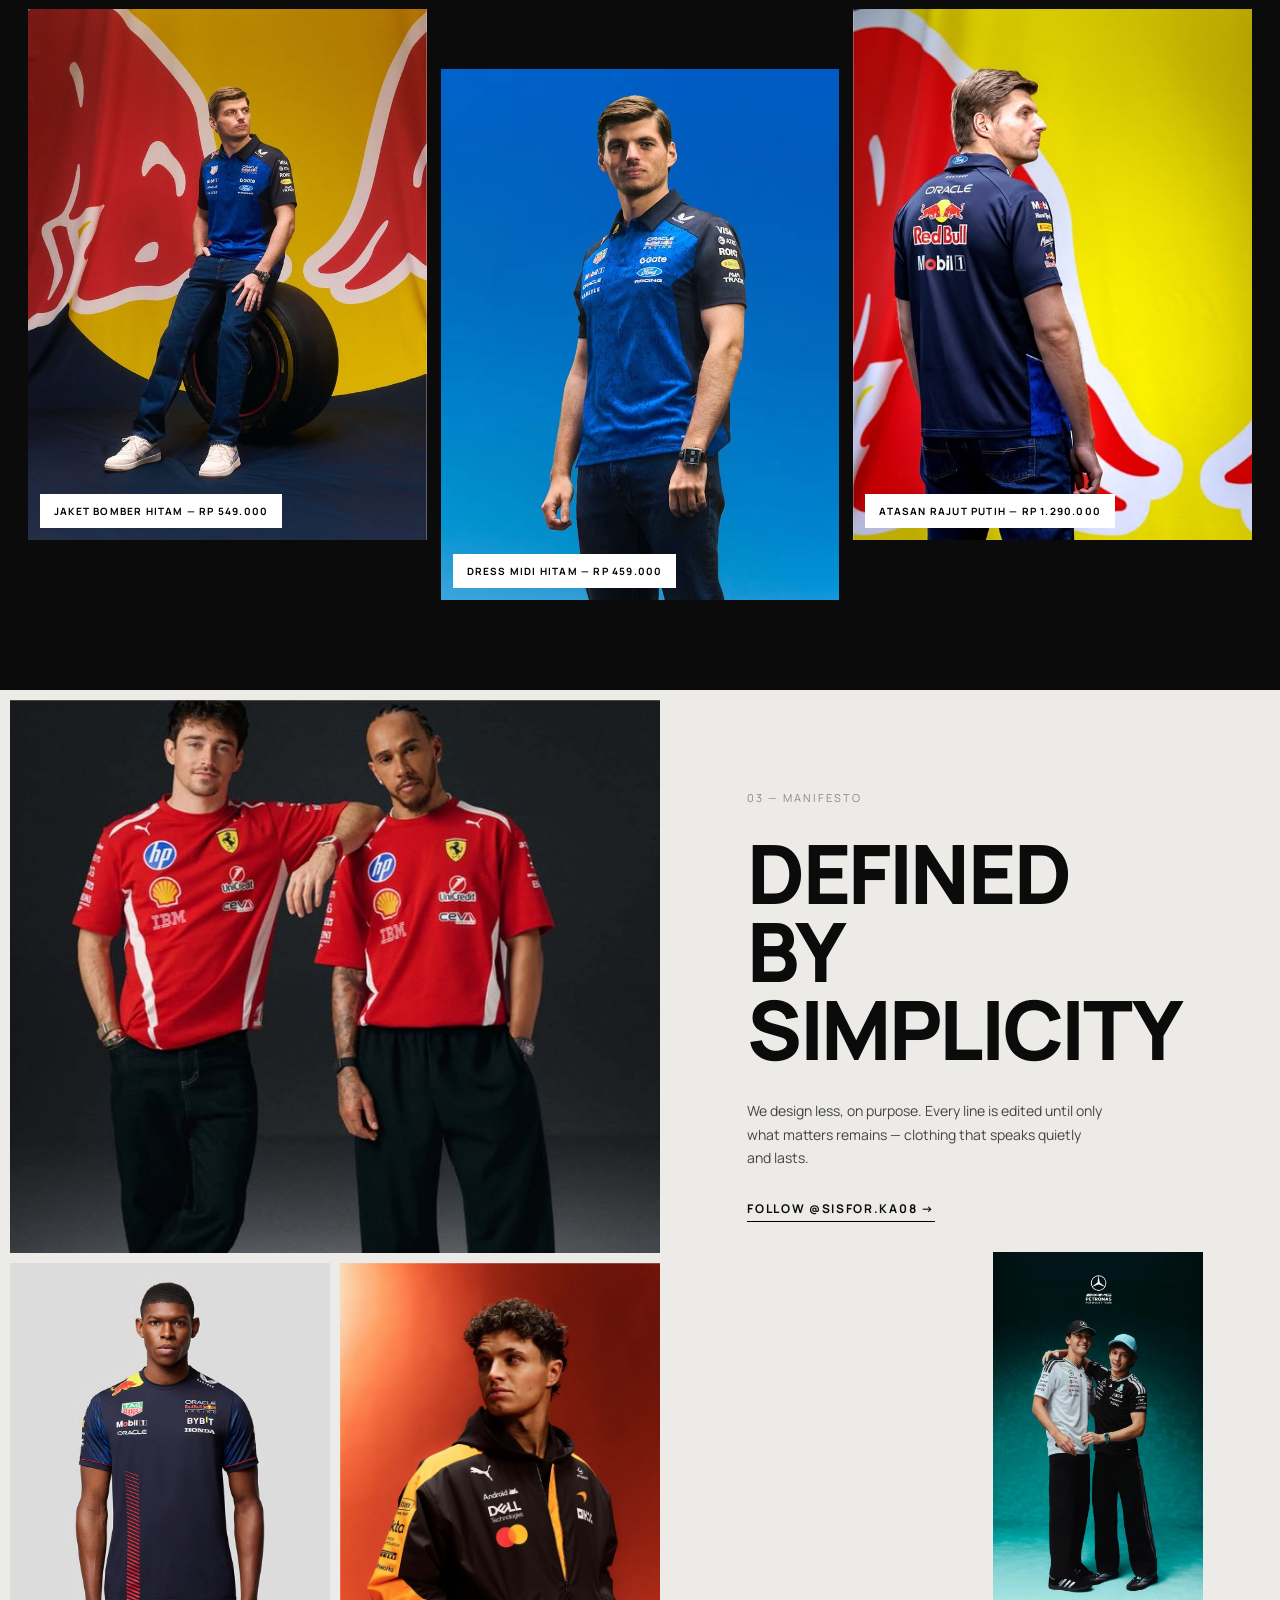
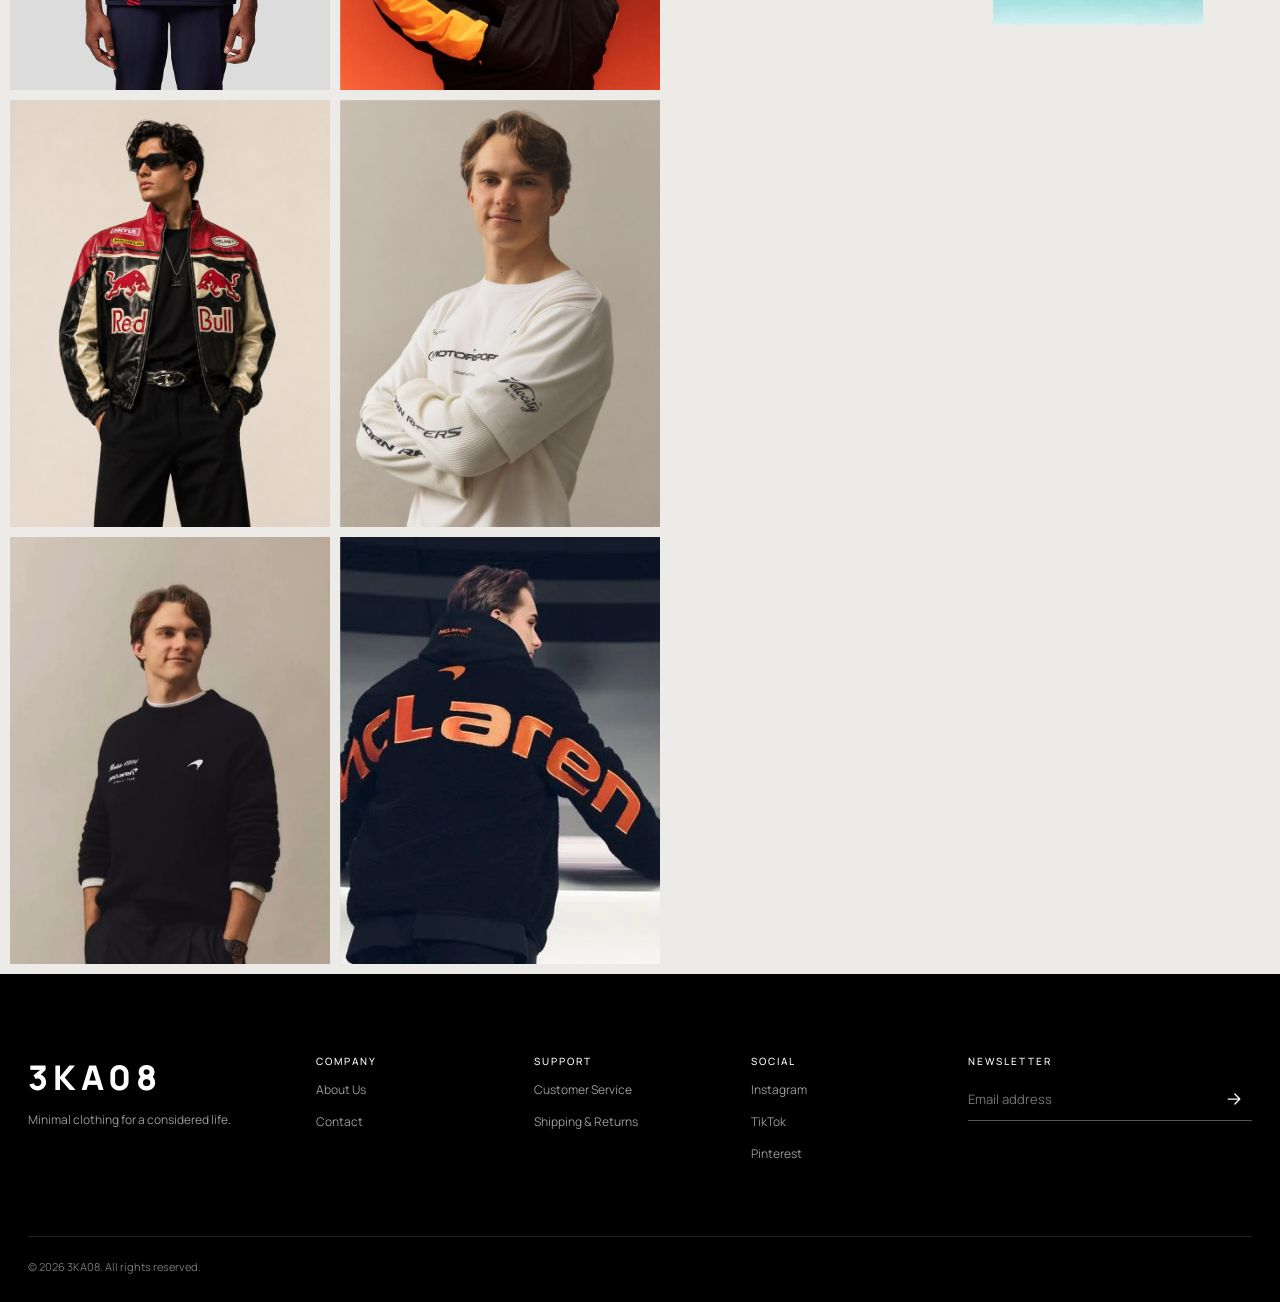
==== commit 41e1b67a: "Redesain editorial: hero asimetris, grid featured, quick-add, lookbook Shop the Look, ritme gelap-te" ====
--- a/3ka08.html
+++ b/3ka08.html
@@ -49,6 +49,7 @@
 <section class="hero">
   <p class="hero-l">A considered wardrobe of tailored silhouettes, built from heavyweight fabrics and quiet detail.</p>
   <p class="hero-r">Autumn / Winter<br>Collection 26</p>
+  <span class="hero-v">Autumn — Winter 26</span>
   <img class="hero-img" id="heroImg" alt="Model in 3KA08 collection" fetchpriority="high">
   <h1 class="hero-h">3KA08</h1>
   <div class="hero-cta">
@@ -81,7 +82,7 @@
 </section>
 
 <section class="prod" id="products">
-  <div class="prod-h rv"><h2>BEST SELLERS</h2>
+  <div class="prod-h rv"><div class="sec-t"><small class="sec-no">01 — The Collection</small><h2>BEST SELLERS</h2></div>
     <div class="filters" id="filters">
       <button class="on" data-f="all">All</button><button data-f="men">Men</button><button data-f="women">Women</button>
       <select id="sortSel" class="sort-sel" aria-label="Urutkan produk">
@@ -102,7 +103,7 @@
   <div class="grid" id="grid"></div>
 </section>
 
-<section class="promo dark2">
+<section class="promo">
   <div class="promo-h rv"><h2>New<br>Season</h2><div><small>Promotional</small><p>Potongan baru untuk musim ini, tampil dalam nada hitam, putih, dan abu.</p></div></div>
   <div class="promo-g">
     <div class="m clip"><img id="p0" alt="" loading="lazy"></div>
@@ -112,7 +113,7 @@
 </section>
 
 <section class="look">
-  <div class="promo-h rv"><h2>The<br>Lookbook</h2><small>Campaign 26</small></div>
+  <div class="promo-h rv"><div><small class="sec-no">02 — Shop the Look</small><h2>The<br>Lookbook</h2></div><small>Campaign 26</small></div>
   <div class="look-g">
     <div class="m clip"><img id="l1" alt="" loading="lazy"></div>
     <div class="m clip"><img id="l2" alt="" loading="lazy"></div>
@@ -131,9 +132,10 @@
     <div class="m clip"><img id="l0" alt="" loading="lazy"></div>
   </div>
   <div class="edit-t rv">
-    <small>Campaign 26</small>
+    <small>03 — Manifesto</small>
     <h2>DEFINED<br>BY<br>SIMPLICITY</h2>
     <p>We design less, on purpose. Every line is edited until only what matters remains — clothing that speaks quietly and lasts.</p>
+    <a class="edit-ig" href="https://www.instagram.com/sisfor.ka08" target="_blank" rel="noopener">Follow @sisfor.ka08 →</a>
     <div class="edit-i2"><img id="editImg2" alt="" loading="lazy"></div>
   </div>
 </section>
@@ -144,7 +146,7 @@
     <div><div class="logo f">3KA08</div><p>Minimal clothing for a considered life.</p></div>
     <div><h5>Company</h5><a href="#" data-info="about">About Us</a><a href="#" data-info="contact">Contact</a></div>
     <div><h5>Support</h5><a href="#" data-info="support">Customer Service</a><a href="#" data-info="shipping">Shipping &amp; Returns</a></div>
-    <div><h5>Social</h5><a href="#" data-info="instagram">Instagram</a><a href="#" data-info="tiktok">TikTok</a><a href="#" data-info="pinterest">Pinterest</a></div>
+    <div><h5>Social</h5><a href="https://www.instagram.com/sisfor.ka08" target="_blank" rel="noopener">Instagram</a><a href="#" data-info="tiktok">TikTok</a><a href="#" data-info="pinterest">Pinterest</a></div>
     <form id="nl" novalidate><h5>Newsletter</h5><div class="nl-row"><input id="nlEmail" type="email" placeholder="Email address"><button class="ib" data-ic="arrow" aria-label="Subscribe"></button></div><small id="nlMsg"></small></form>
   </div>
   <div class="foot-b">© 2026 3KA08. All rights reserved.</div>
--- a/style.css
+++ b/style.css
@@ -39,10 +39,11 @@
 .dark .btn,.dark2 .btn{background:#fff;color:#000;border-color:#fff}.dark2 .btn:hover{background:transparent;color:#fff}
 
 .hero{position:relative;height:calc(100vh - 100px);min-height:640px;background:var(--bg);overflow:hidden;display:grid;place-items:center}
-.hero-img{position:absolute;top:3%;height:94%;width:min(44vw,600px);left:50%;margin-left:calc(min(44vw,600px)/-2);object-position:center 20%;opacity:0;transform:scale(1.06);animation:in 1.6s .3s var(--e) forwards}
-.hero-h{position:absolute;left:50%;bottom:-.1em;transform:translateX(-50%);font-size:28vw;line-height:.8;font-weight:800;letter-spacing:-.05em;color:#fff;mix-blend-mode:difference;z-index:3;white-space:nowrap;pointer-events:none}
+.hero-img{position:absolute;top:3%;height:94%;width:min(40vw,560px);left:54%;margin-left:0;object-position:center 20%;opacity:0;transform:scale(1.06);animation:in 1.6s .3s var(--e) forwards}
+.hero-h{position:absolute;left:24px;bottom:-.1em;transform:none;font-size:26vw;line-height:.8;font-weight:800;letter-spacing:-.05em;color:#fff;mix-blend-mode:difference;z-index:3;white-space:nowrap;pointer-events:none}
 .hero-l,.hero-r{position:absolute;z-index:4;font-size:12px;line-height:1.7;top:90px}
 .hero-l{left:28px;max-width:230px}.hero-r{right:28px;text-align:right;text-transform:uppercase;letter-spacing:.18em;font-size:11px}
+.hero-v{position:absolute;z-index:4;right:20px;top:50%;transform:translateY(-50%);writing-mode:vertical-rl;font-size:11px;letter-spacing:.34em;text-transform:uppercase;color:#fff;mix-blend-mode:difference;pointer-events:none}
 .hero-cta{position:absolute;z-index:4;left:28px;bottom:32px;display:flex;gap:10px;flex-wrap:wrap}
 .hero-cta .btn{background:#fff;color:#000;border-color:#fff}.hero-cta .btn:hover{background:#000;color:#fff}
 .hero-cta .ghost{background:transparent;color:#fff;border-color:#fff;mix-blend-mode:normal}
@@ -73,11 +74,14 @@
 
 .prod{padding:100px 28px}
 .prod-h{display:flex;justify-content:space-between;align-items:flex-end;gap:20px;flex-wrap:wrap;margin-bottom:40px}
+.sec-t small{display:block;margin-bottom:14px}
 .prod-h h2{font-size:clamp(40px,6vw,88px)}
 .filters{display:flex;gap:22px}.filters button{font-size:11px;letter-spacing:.16em;text-transform:uppercase;color:var(--g);padding-bottom:4px;border-bottom:1px solid transparent}
 .filters .on{color:#000;border-color:#000}
 .sort-sel{background:transparent;border:1px solid #bbb;padding:9px 10px;font:inherit;font-size:11px;letter-spacing:.14em;text-transform:uppercase;color:#000;outline:0;cursor:pointer}
 .grid{display:grid;grid-template-columns:repeat(4,1fr);gap:28px 14px}
+.card.feat{grid-column:span 2}
+.card.feat .pimg{aspect-ratio:4/3}
 .card{opacity:0;transform:translateY(30px);transition:opacity .9s var(--e),transform .9s var(--e)}
 .card.show{opacity:1;transform:none}
 .pimg{position:relative;aspect-ratio:3/4;overflow:hidden;background:#e4e3df;cursor:pointer}
@@ -87,8 +91,11 @@
 .tag{position:absolute;top:12px;left:12px;z-index:2;background:#fff;font-size:9px;letter-spacing:.14em;padding:5px 8px;font-weight:700}
 .wish{position:absolute;top:8px;right:8px;z-index:2;padding:6px}
 .wish svg{transition:transform .4s var(--e),fill .3s}.wish.on svg{fill:#000;transform:scale(1.15)}
-.qvb{position:absolute;z-index:2;left:12px;right:12px;bottom:12px;background:#fff;padding:13px;font-size:10px;letter-spacing:.18em;text-transform:uppercase;font-weight:700;transform:translateY(130%);transition:transform .5s var(--e)}
-.card:hover .qvb{transform:none}
+.pact{position:absolute;z-index:2;left:12px;right:12px;bottom:12px;display:flex;gap:8px;transform:translateY(130%);transition:transform .5s var(--e)}
+.pact button{flex:1;background:#fff;padding:13px 6px;font-size:10px;letter-spacing:.14em;text-transform:uppercase;font-weight:700}
+.pact .qab{background:#000;color:#fff}
+.pact .qab:disabled{background:#555;cursor:default}
+.card:hover .pact{transform:none}
 .pinfo{padding-top:14px;display:flex;justify-content:space-between;gap:10px;font-size:13px}
 .pinfo span{color:var(--g)}
 .sw{display:flex;gap:6px;margin-top:10px}.sw i{width:12px;height:12px;border-radius:50%;border:1px solid #bbb}
@@ -100,17 +107,23 @@
 .edit-t{padding:100px 6vw;display:flex;flex-direction:column;gap:30px;justify-content:space-between;position:sticky;top:58px;min-height:calc(100vh - 58px)}
 .edit-t h2{font-size:clamp(44px,6.4vw,100px)}
 .edit-t p{max-width:360px;line-height:1.7;font-size:14px;color:#444}
+.edit-ig{font-size:12px;letter-spacing:.14em;text-transform:uppercase;font-weight:700;border-bottom:1px solid #000;padding-bottom:4px;align-self:flex-start}
 .edit-i2{width:46%;aspect-ratio:3/4;align-self:flex-end}
 
-.promo{background:#0b0b0b;color:#fff;padding:90px 28px}
+.promo{background:var(--bg);color:var(--ink);padding:90px 28px}
 .promo-h{display:flex;justify-content:space-between;align-items:flex-end;gap:20px;flex-wrap:wrap;margin-bottom:36px}
 .promo-h h2{font-size:clamp(40px,6vw,88px)}
-.promo-h p{max-width:300px;margin-top:10px;font-size:13px;line-height:1.7;color:#b5b5b0}
+.promo-h p{max-width:300px;margin-top:10px;font-size:13px;line-height:1.7;color:#555}
 .promo-g{display:grid;grid-template-columns:repeat(3,1fr);gap:14px;align-items:start}
-.promo-g .m{background:#1d1d1d;aspect-ratio:3/4}
-.look{background:#ecebe8;padding:90px 28px}
+.promo-g .m{background:#e4e3df;aspect-ratio:3/4}
+.look{background:#0b0b0b;color:#fff;padding:90px 28px}
 .look-g{display:grid;grid-template-columns:repeat(3,1fr);gap:14px;padding-bottom:60px}
 .look-g .m:nth-child(2){transform:translateY(60px)}
+.look-g .m{position:relative;cursor:pointer}
+.look-g .m img{transition:transform 1.2s var(--e)}
+.look-g .m:hover img{transform:scale(1.06)}
+.look-tag{position:absolute;left:12px;bottom:12px;z-index:2;background:#fff;color:#000;font-size:10px;letter-spacing:.12em;text-transform:uppercase;font-weight:700;padding:10px 14px;transition:background .3s,color .3s}
+.look-g .m:hover .look-tag{background:#000;color:#fff}
 .foot{background:#000;color:#fff;padding:80px 28px 28px}
 .foot-top{display:grid;grid-template-columns:1.4fr 1fr 1fr 1fr 1.6fr;gap:40px}
 .foot p,.foot a,.foot small{font-size:12px;color:#9a9a96;line-height:2;display:block;margin-top:8px}
@@ -210,12 +223,12 @@
 }
 @media(max-width:640px){
 .hero{height:auto;min-height:calc(100svh - 100px);padding-top:150px}
-.hero-img{top:12%;height:70%;width:78vw;margin-left:-39vw}
-.hero-h{font-size:34vw}.hero-l{top:18px;max-width:58%}.hero-r{top:18px;font-size:9px}
+.hero-img{top:12%;height:70%;width:78vw;left:50%;margin-left:-39vw}
+.hero-h{font-size:34vw;left:50%;transform:translateX(-50%)}.hero-v{display:none}.hero-l{top:18px;max-width:58%}.hero-r{top:18px;font-size:9px}
 .hero-cta{left:16px;right:16px;bottom:18px}.hero-cta .btn{flex:1;justify-content:center;padding:15px 10px;font-size:10px}
 .cats,.prod,.promo,.look{padding:56px 14px}.look-g .m:nth-child(2){transform:translateY(30px)}.look-g{padding-bottom:30px}.cat div{font-size:16px}
 .edit-t,.feat-t{padding:56px 20px}.edit-i2{width:60%}
-.hide-s{display:none}.qvb{display:none}
+.hide-s{display:none}.pact{display:none}
 }
 /* ---------- WISHLIST PAGE ---------- */
 .wish-page{position:fixed;inset:0;background:#f6f5f2;z-index:130;overflow-y:auto;transform:translateY(100%);transition:transform .65s var(--e);visibility:hidden}
@@ -316,8 +329,8 @@
 .card.tilting .pimg{transition:transform .1s ease-out}
 .card.tilting .tag,.card.tilting .wish{transform:translateZ(34px)}
 /* Parallax 3D hero (translate terpisah dari transform, jadi tidak bentrok animasi masuk) */
-.hero-img{--pd:14px}.hero-h{--pd:-24px}.hero-l{--pd:8px}.hero-r{--pd:8px}.hero-cta{--pd:10px}
-.hero-img,.hero-h,.hero-l,.hero-r,.hero-cta{translate:calc(var(--px,0)*var(--pd,0px)) calc(var(--py,0)*var(--pd,0px))}
+.hero-img{--pd:14px}.hero-h{--pd:-24px}.hero-l{--pd:8px}.hero-r{--pd:8px}.hero-cta{--pd:10px}.hero-v{--pd:6px}
+.hero-img,.hero-h,.hero-l,.hero-r,.hero-cta,.hero-v{translate:calc(var(--px,0)*var(--pd,0px)) calc(var(--py,0)*var(--pd,0px))}
 .hero-img{translate:calc(var(--px,0)*var(--pd,0px)) calc(var(--py,0)*var(--pd,0px) + var(--sy,0px))}
 /* Quick View muncul dengan flip */
 .qv{perspective:1200px}
@@ -385,8 +398,8 @@
 .lg-signup{text-align:center;font-size:12px;color:var(--g);margin-top:18px}
 .lg-signup button{color:#000;text-decoration:underline}
 .lg-social{display:flex;justify-content:center;gap:16px;margin-top:26px}
-.lg-social button{width:38px;height:38px;border-radius:50%;display:grid;place-items:center;color:#555;transition:.3s}
-.lg-social button:hover{background:#000;color:#fff}
+.lg-social button,.lg-social a{width:38px;height:38px;border-radius:50%;display:grid;place-items:center;color:#555;transition:.3s}
+.lg-social button:hover,.lg-social a:hover{background:#000;color:#fff}
 .lg-social svg{width:18px;height:18px}
 @media(max-width:900px){
   .login-card{grid-template-columns:1fr}
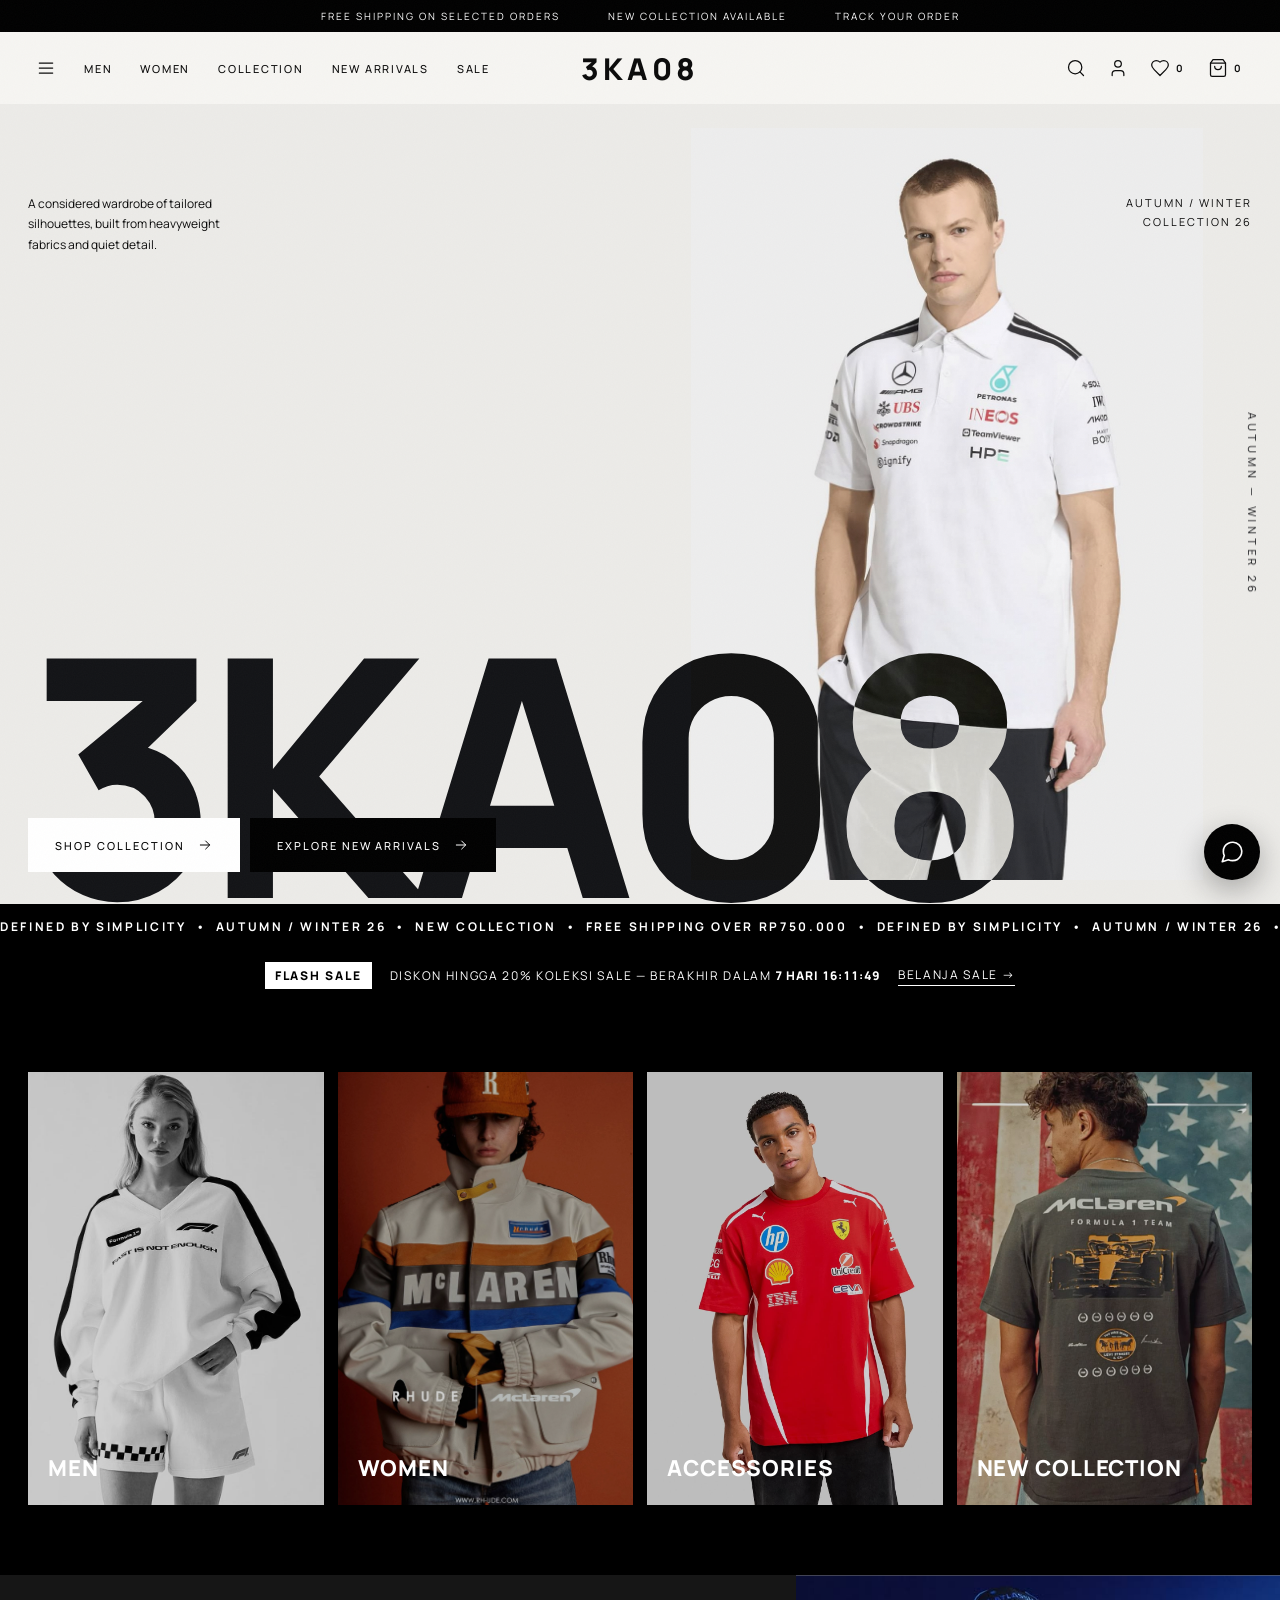
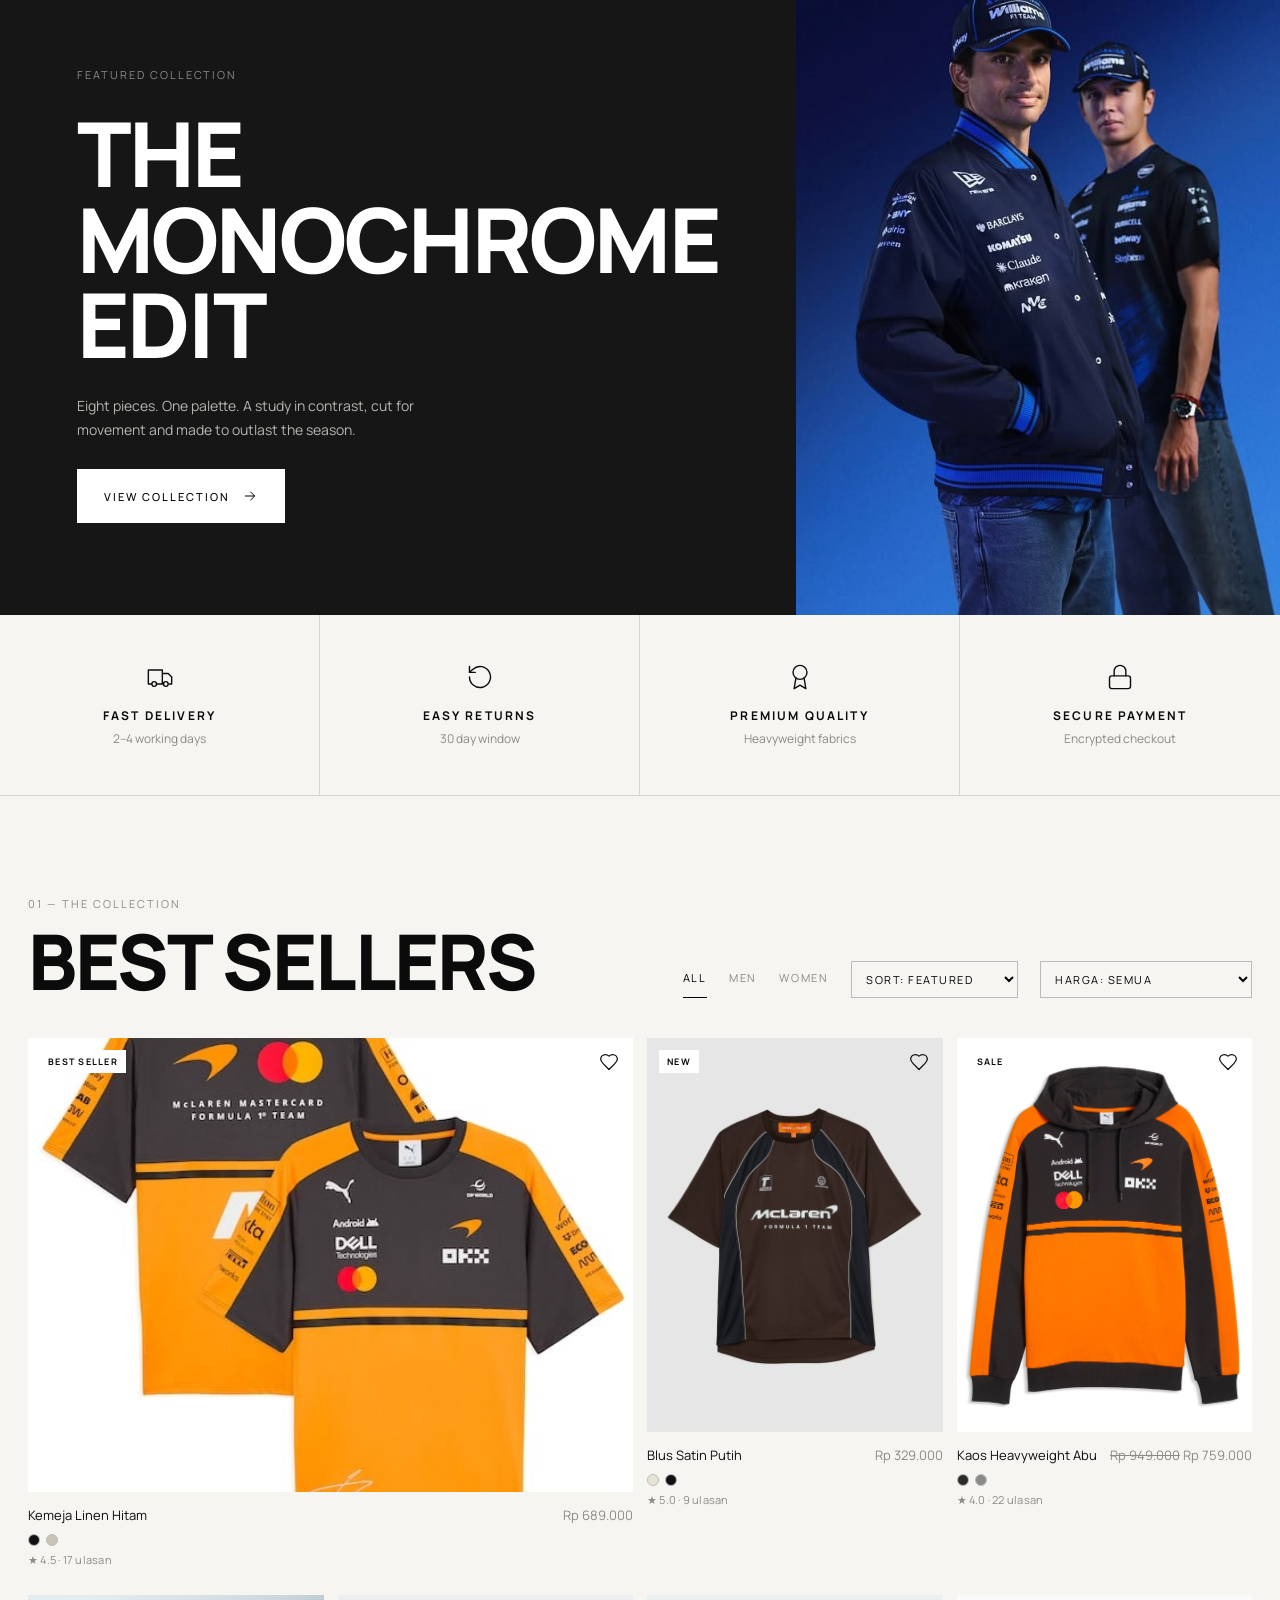
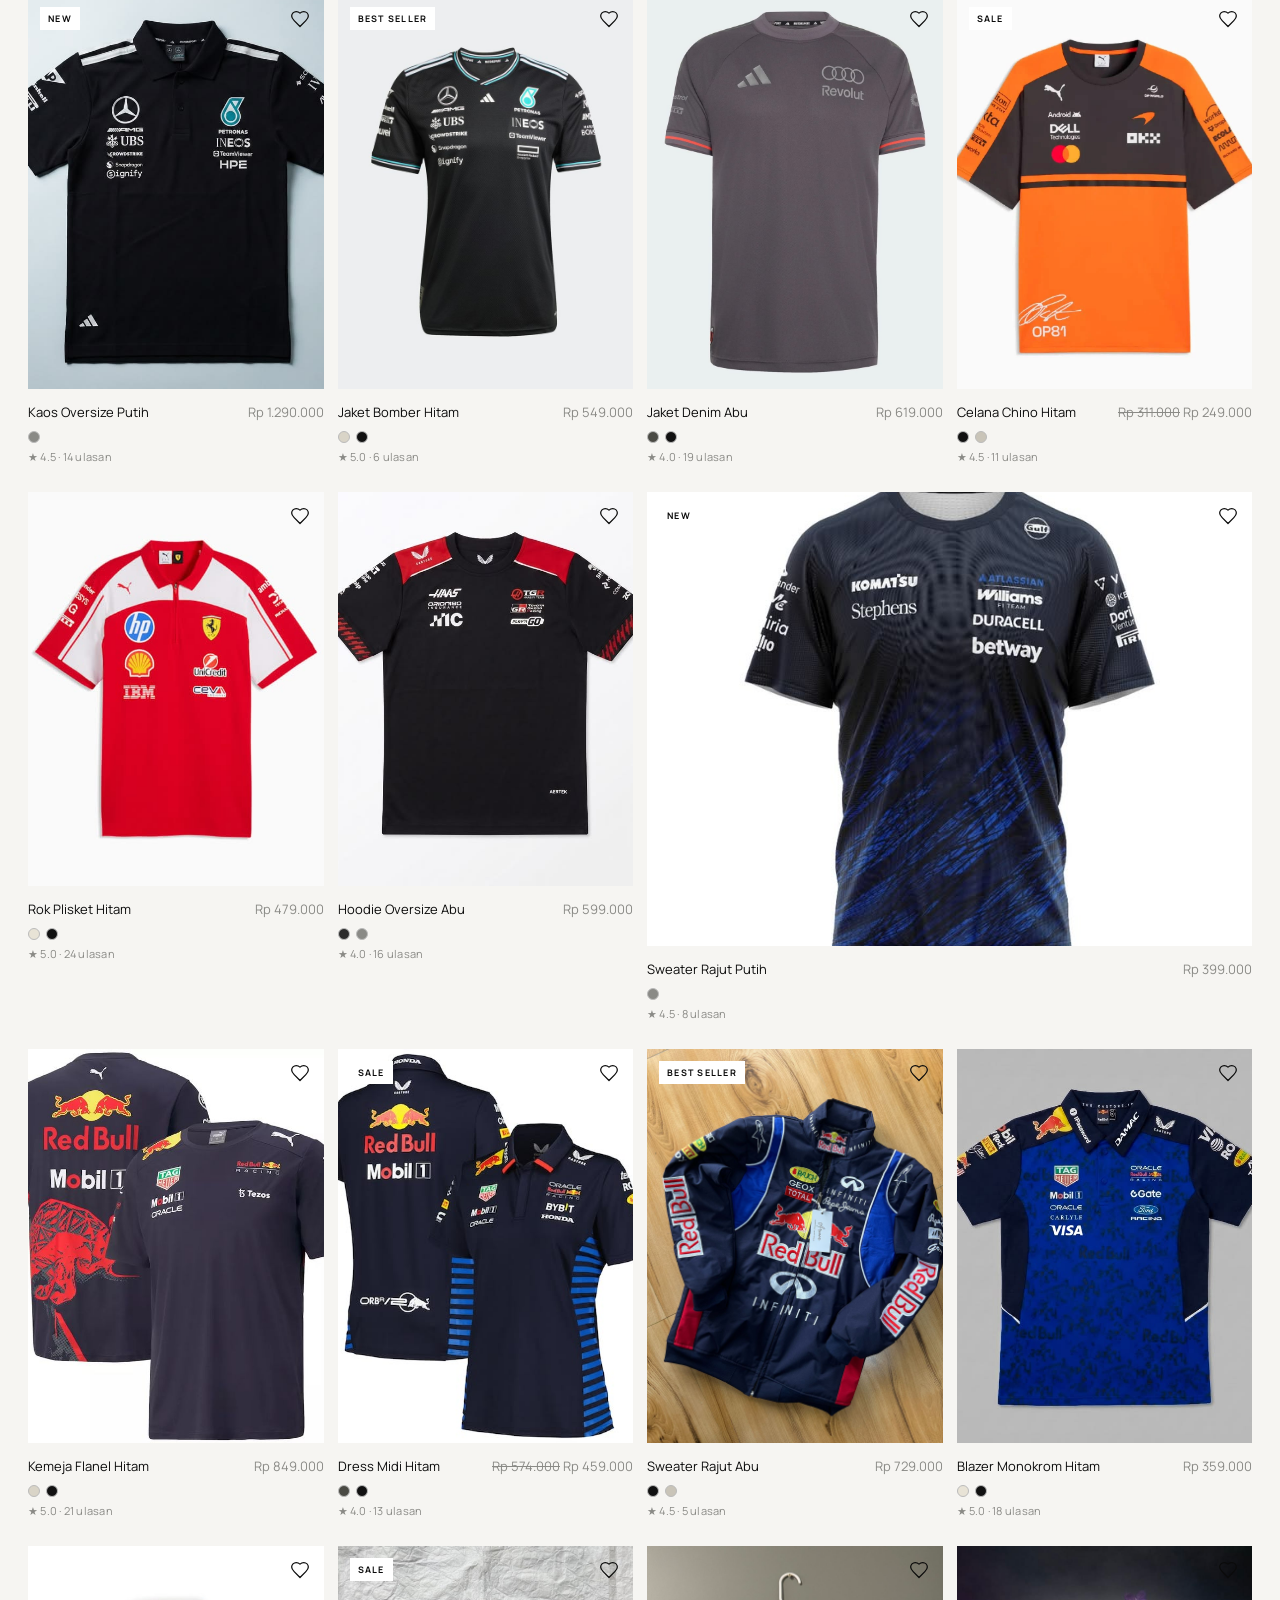
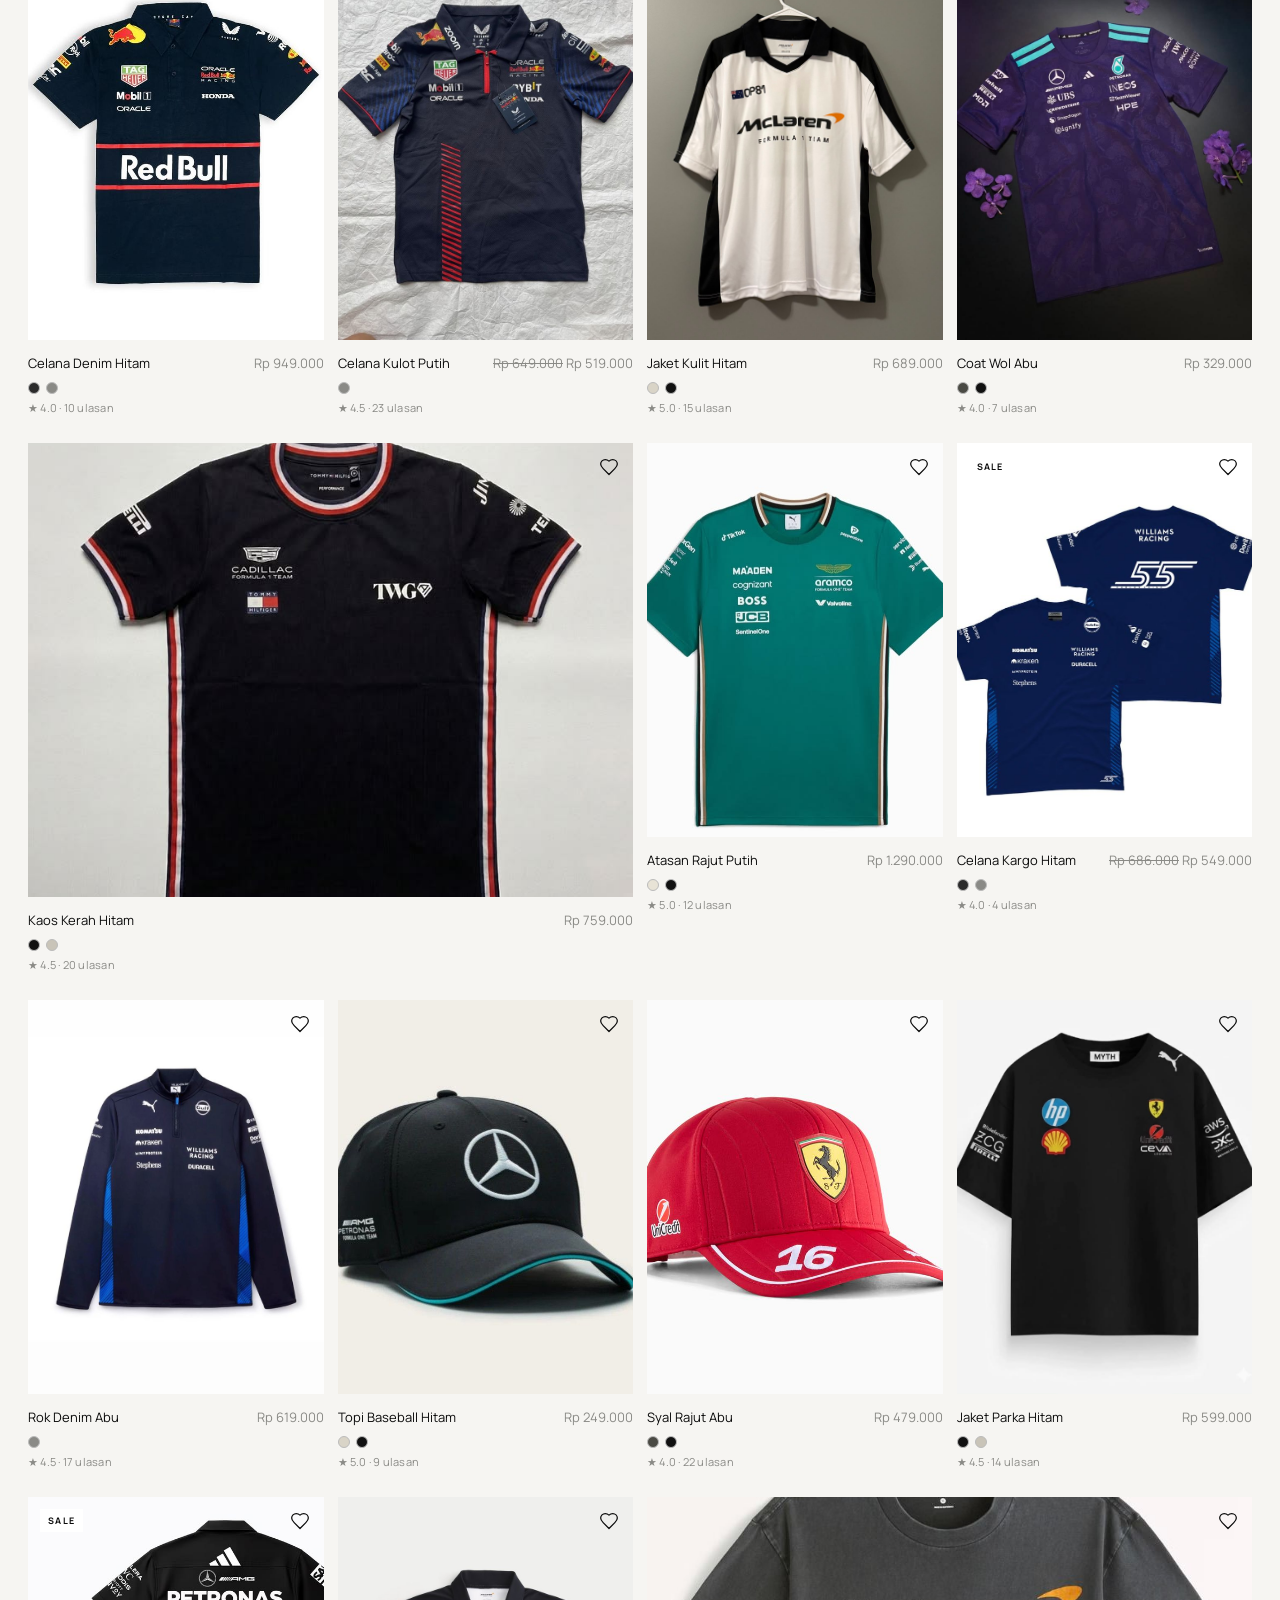
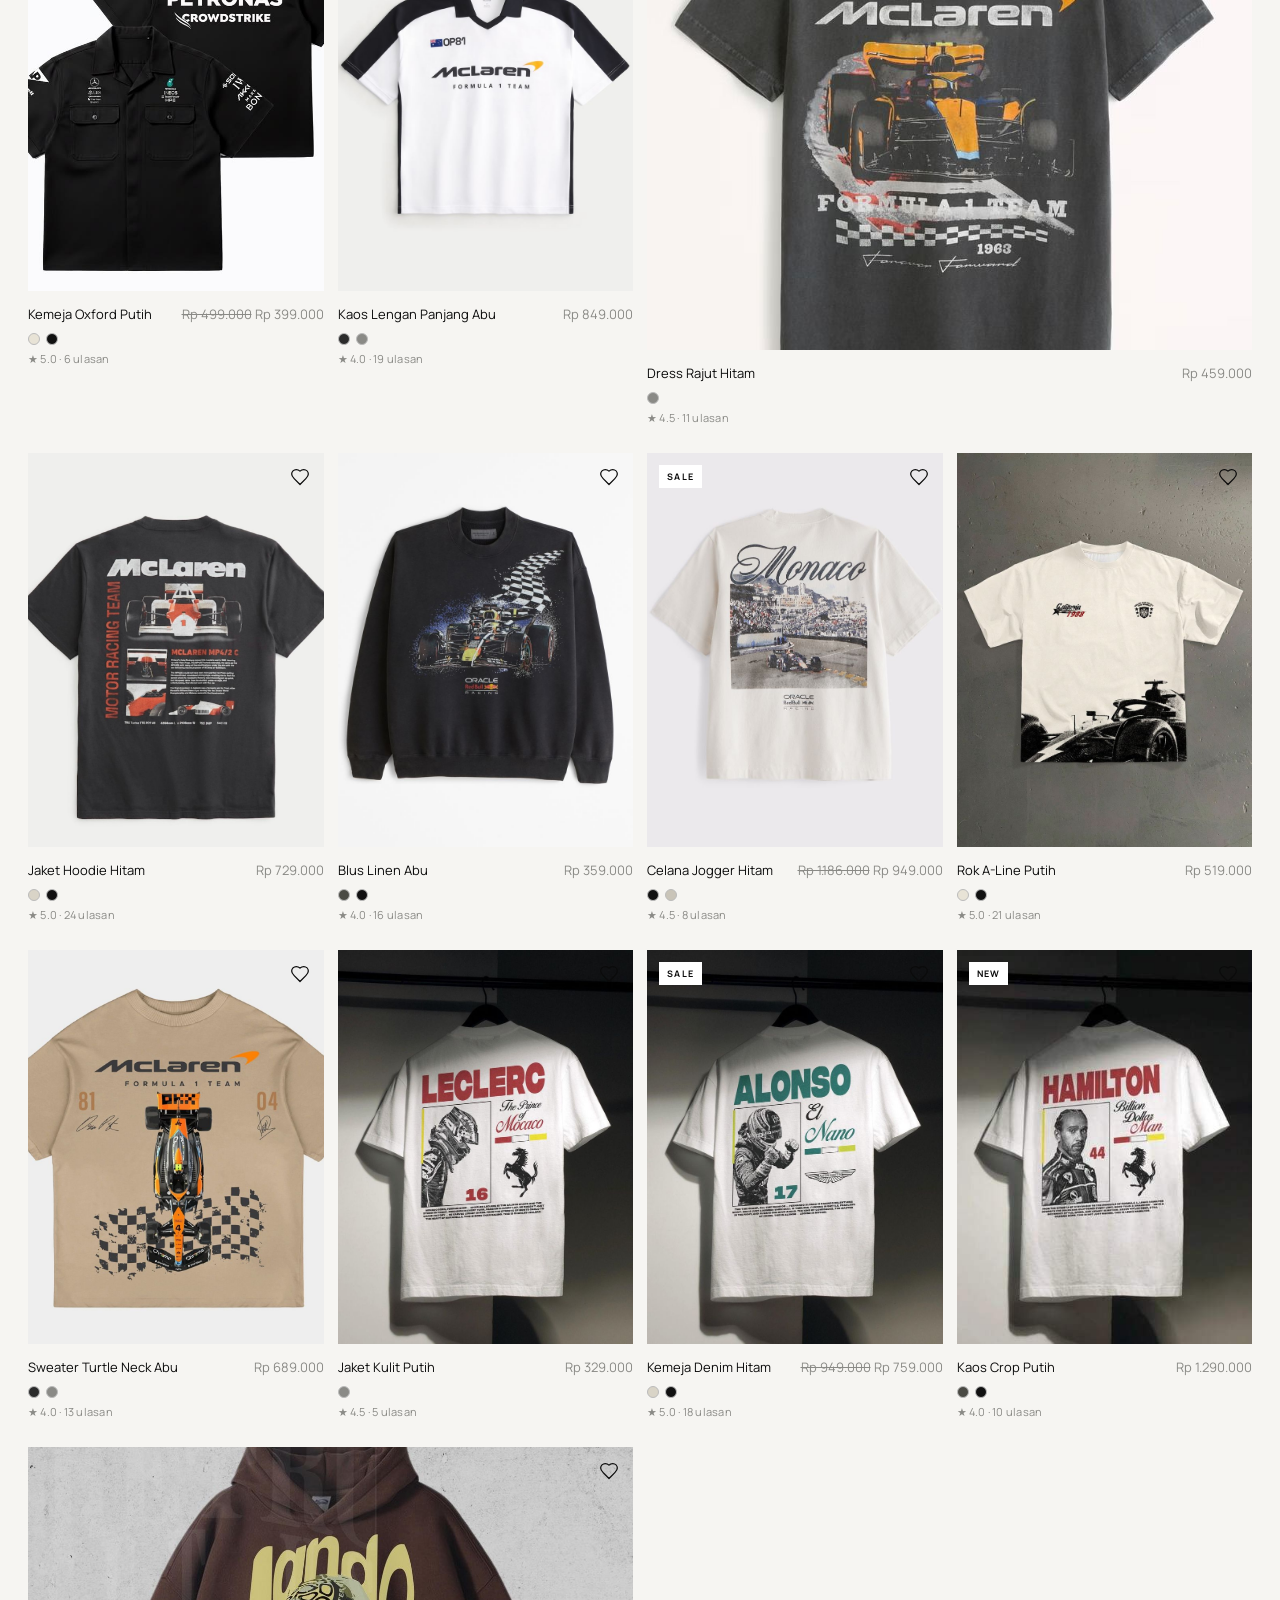
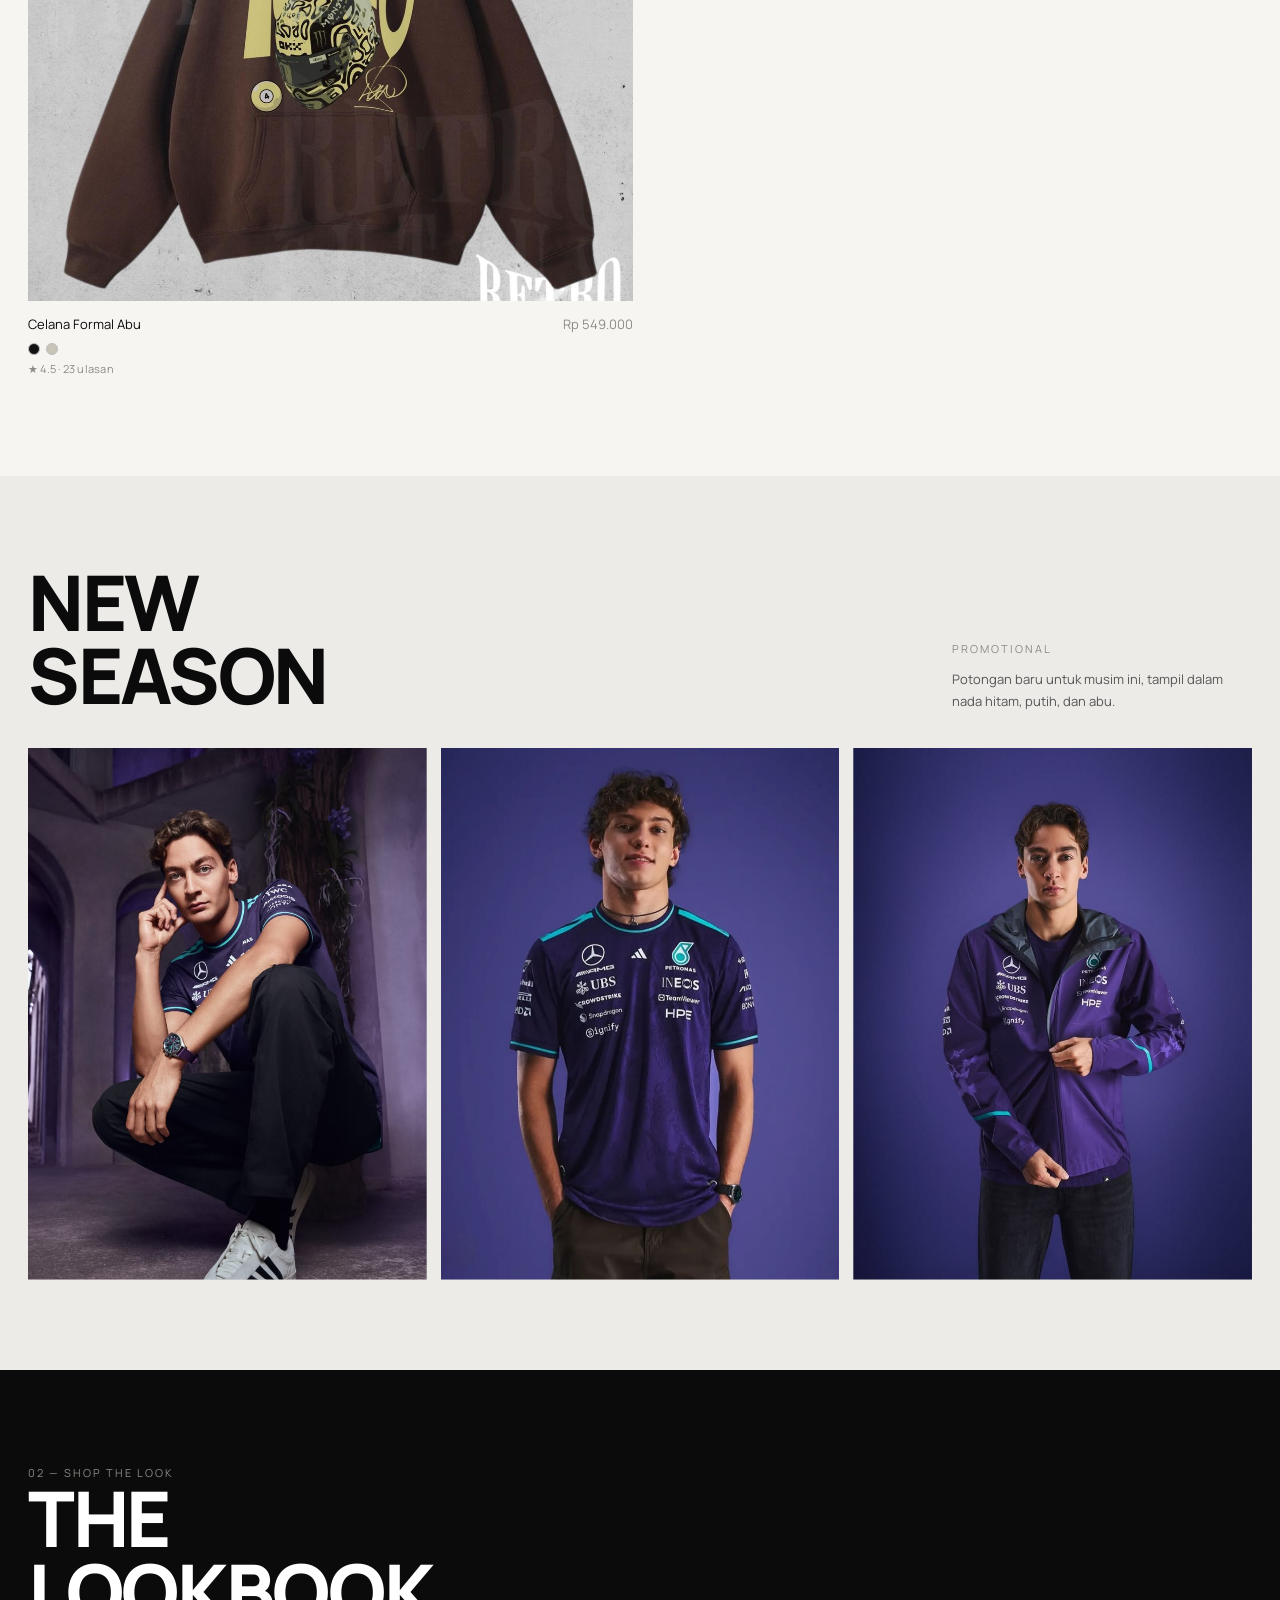
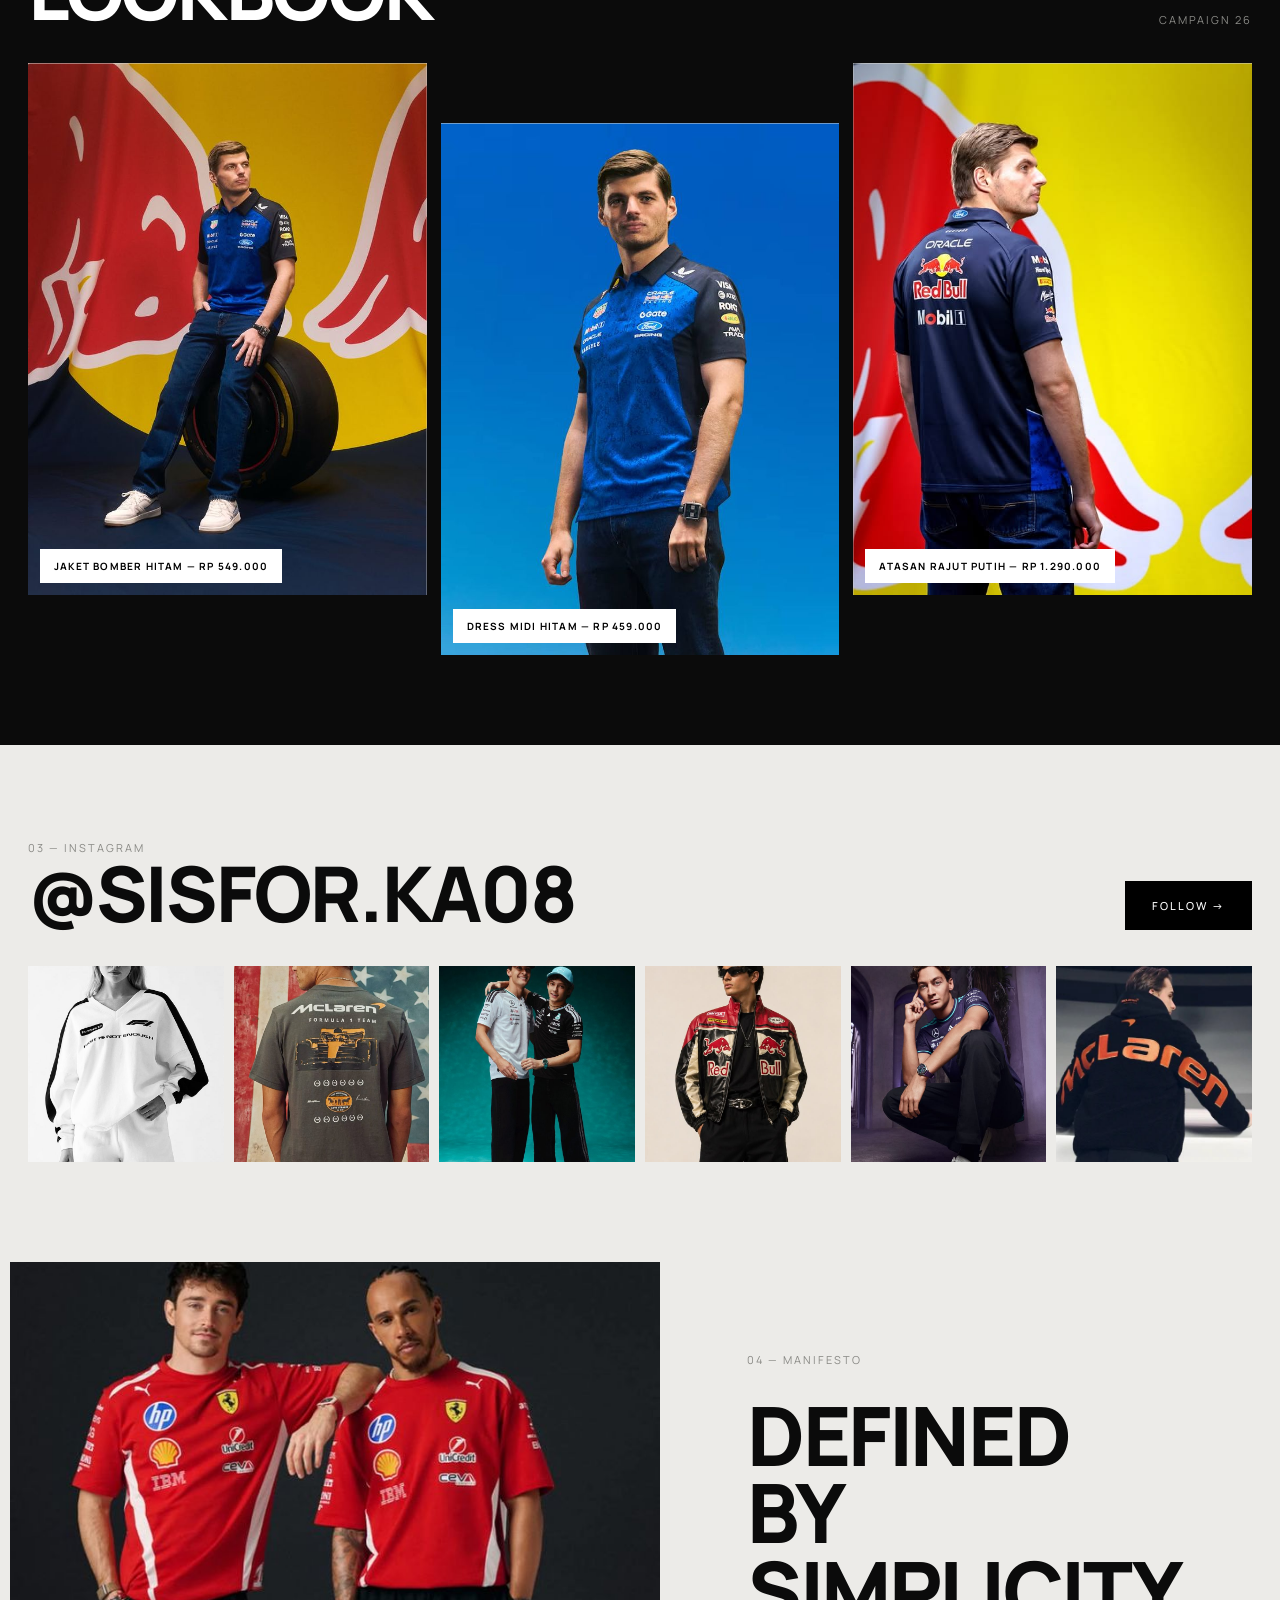
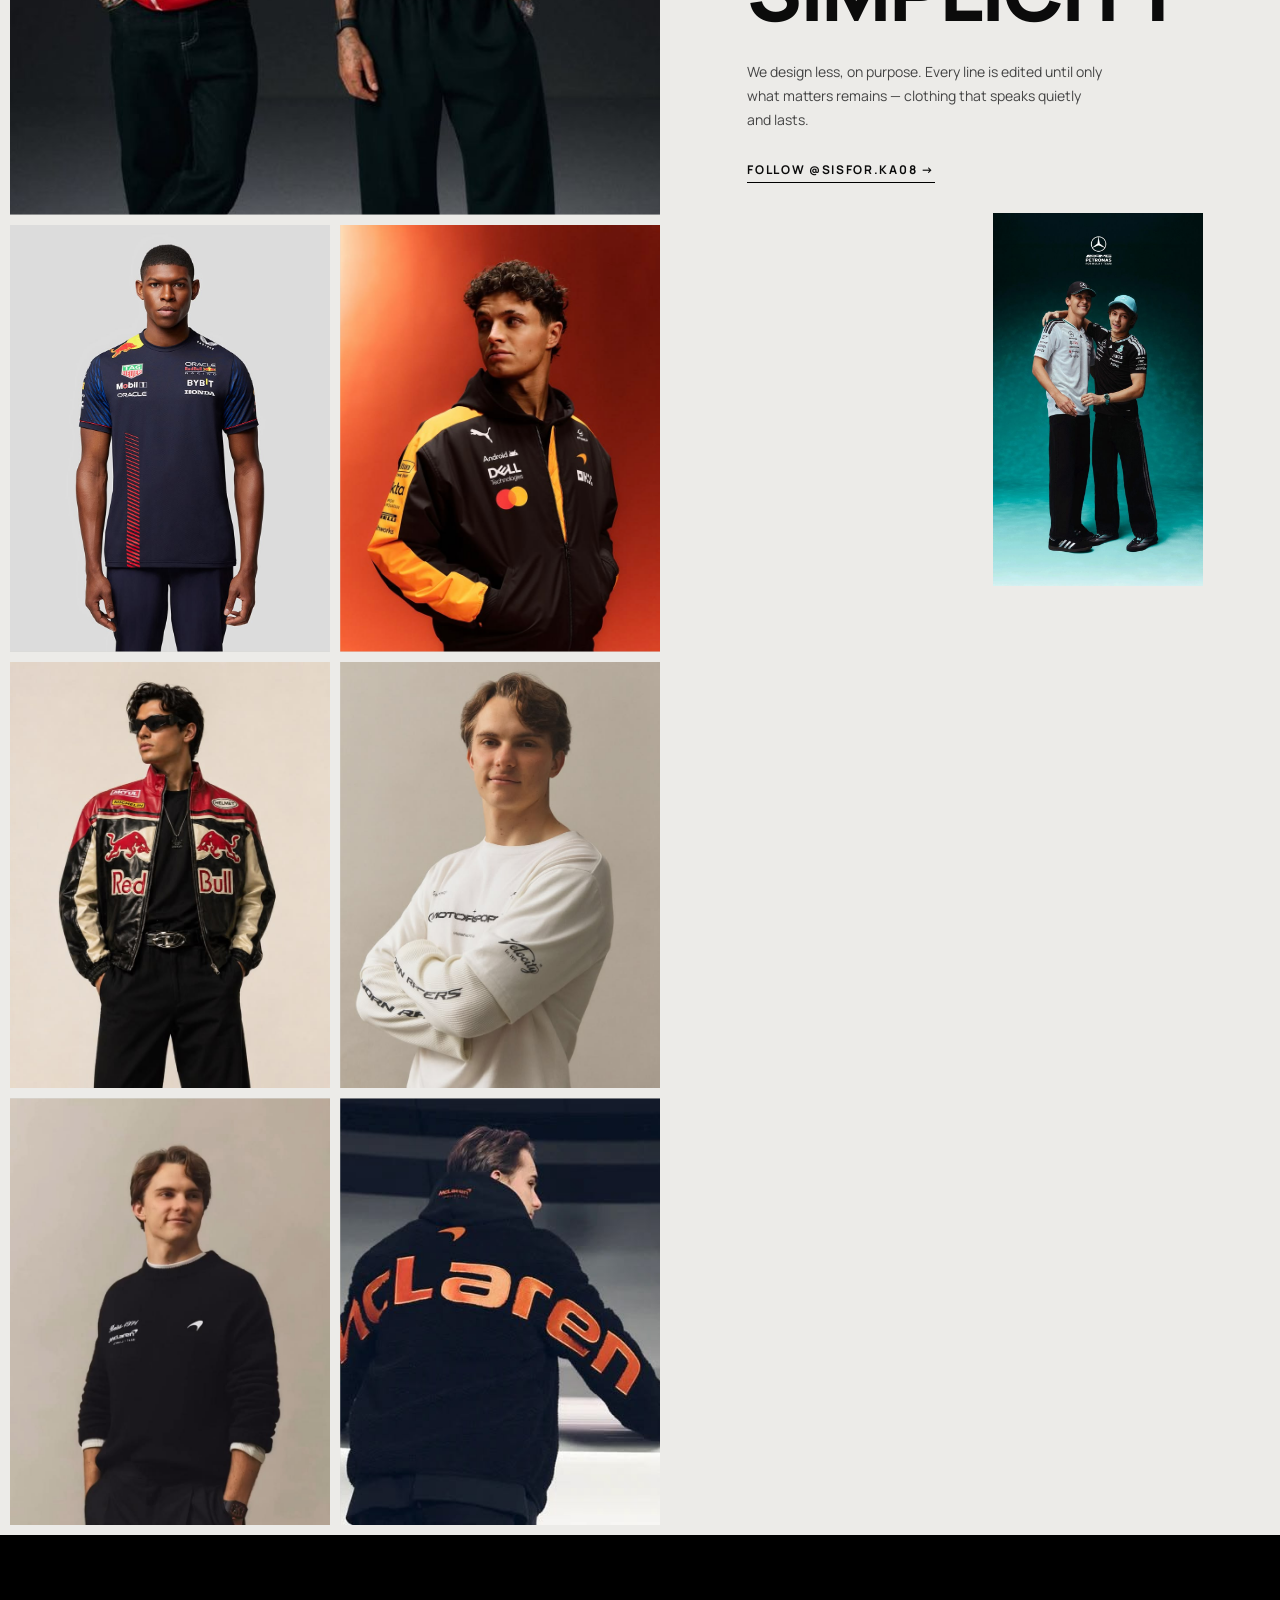
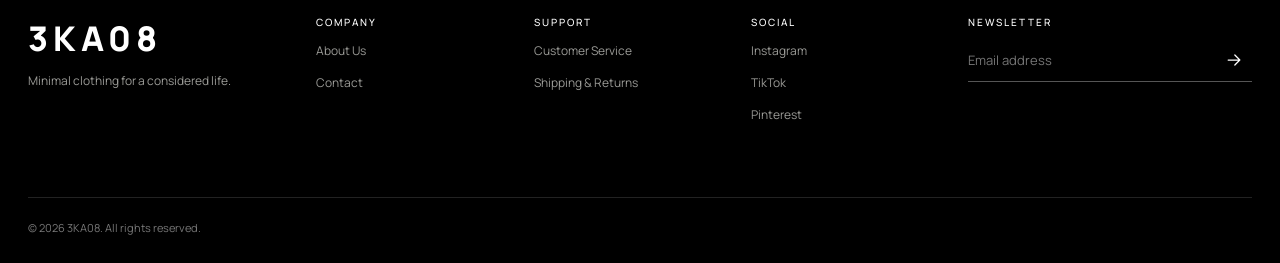
==== commit 793894f8: "Tambah ulasan & rating, related products, size guide, flash sale countdown, tombol WA, feed Instagra" ====
--- a/3ka08.html
+++ b/3ka08.html
@@ -60,6 +60,12 @@
 
 <div class="marquee" aria-hidden="true"><div class="marquee-t"><span>Defined by Simplicity&nbsp;&nbsp;•&nbsp;&nbsp;Autumn / Winter 26&nbsp;&nbsp;•&nbsp;&nbsp;New Collection&nbsp;&nbsp;•&nbsp;&nbsp;Free Shipping over Rp750.000&nbsp;&nbsp;•&nbsp;&nbsp;</span><span>Defined by Simplicity&nbsp;&nbsp;•&nbsp;&nbsp;Autumn / Winter 26&nbsp;&nbsp;•&nbsp;&nbsp;New Collection&nbsp;&nbsp;•&nbsp;&nbsp;Free Shipping over Rp750.000&nbsp;&nbsp;•&nbsp;&nbsp;</span></div></div>
 
+<div class="flash" id="flash">
+  <span class="flash-tag">Flash Sale</span>
+  <span>Diskon hingga 20% koleksi Sale — berakhir dalam <b id="flashT">--:--:--</b></span>
+  <a href="#products" data-f="sale">Belanja Sale →</a>
+</div>
+
 <section class="cats dark" id="categories">
   <div class="cat-grid" id="catGrid"></div>
 </section>
@@ -121,6 +127,11 @@
   </div>
 </section>
 
+<section class="ig" id="ig">
+  <div class="promo-h rv"><div><small class="sec-no">03 — Instagram</small><h2>@sisfor.ka08</h2></div><a class="btn" href="https://www.instagram.com/sisfor.ka08" target="_blank" rel="noopener">Follow →</a></div>
+  <div class="ig-g" id="igGrid"></div>
+</section>
+
 <section class="edit">
   <div class="mosaic">
     <div class="m clip w"><img id="m0" alt="Editorial campaign"></div>
@@ -132,7 +143,7 @@
     <div class="m clip"><img id="l0" alt="" loading="lazy"></div>
   </div>
   <div class="edit-t rv">
-    <small>03 — Manifesto</small>
+    <small>04 — Manifesto</small>
     <h2>DEFINED<br>BY<br>SIMPLICITY</h2>
     <p>We design less, on purpose. Every line is edited until only what matters remains — clothing that speaks quietly and lasts.</p>
     <a class="edit-ig" href="https://www.instagram.com/sisfor.ka08" target="_blank" rel="noopener">Follow @sisfor.ka08 →</a>
@@ -191,6 +202,7 @@
 </div>
 <div class="grain" aria-hidden="true"></div>
 <div class="toast" id="toast"></div>
+<a class="wa-float" href="https://wa.me/6282197712791?text=Halo%203KA08%2C%20saya%20mau%20tanya%20tentang%20produknya." target="_blank" rel="noopener" aria-label="Chat WhatsApp"><svg viewBox="0 0 24 24" fill="none" stroke="currentColor" stroke-width="1.5" stroke-linecap="round" stroke-linejoin="round"><path d="M21 11.5a8.38 8.38 0 0 1-.9 3.8 8.5 8.5 0 0 1-7.6 4.7 8.38 8.38 0 0 1-3.8-.9L3 21l1.9-5.7a8.38 8.38 0 0 1-.9-3.8 8.5 8.5 0 0 1 4.7-7.6 8.38 8.38 0 0 1 3.8-.9h.5a8.48 8.48 0 0 1 8 8v.5z"/></svg></a>
 <script src="solace.js"></script>
 </body>
 </html>
--- a/style.css
+++ b/style.css
@@ -10,7 +10,7 @@
 h2{font-weight:800;letter-spacing:-.03em;line-height:.95;text-transform:uppercase}
 
 .ann{background:#000;color:#fff;font-size:10px;letter-spacing:.2em;text-transform:uppercase;display:flex;justify-content:center;gap:48px;padding:9px 12px}
-.nav{position:sticky;top:0;z-index:50;display:grid;grid-template-columns:1fr auto 1fr;align-items:center;height:72px;padding:0 28px;background:rgba(246,245,242,.97);transition:height .4s var(--e),box-shadow .4s}
+.nav{position:sticky;top:0;z-index:50;display:grid;grid-template-columns:1fr auto 1fr;align-items:center;height:72px;padding:0 28px;background:#f6f5f2;transition:height .4s var(--e),box-shadow .4s}
 .nav.sc{height:58px;box-shadow:0 1px 0 var(--line)}
 .nav .ib:first-child{justify-self:start;grid-column:1;grid-row:1}
 .links{grid-column:1;grid-row:1;display:flex;gap:28px;justify-self:start;margin-left:56px;font-size:11px;letter-spacing:.16em;text-transform:uppercase;font-weight:500}
@@ -40,16 +40,16 @@
 
 .hero{position:relative;height:calc(100vh - 100px);min-height:640px;background:var(--bg);overflow:hidden;display:grid;place-items:center}
 .hero-img{position:absolute;top:3%;height:94%;width:min(40vw,560px);left:54%;margin-left:0;object-position:center 20%;opacity:0;transform:scale(1.06);animation:in 1.6s .3s var(--e) forwards}
-.hero-h{position:absolute;left:24px;bottom:-.1em;transform:none;font-size:26vw;line-height:.8;font-weight:800;letter-spacing:-.05em;color:#fff;mix-blend-mode:difference;z-index:3;white-space:nowrap;pointer-events:none}
+.hero-h{position:absolute;left:24px;bottom:0;transform:none;font-size:26vw;line-height:.8;font-weight:800;letter-spacing:-.05em;color:#fff;mix-blend-mode:difference;z-index:3;white-space:nowrap;pointer-events:none}
 .hero-l,.hero-r{position:absolute;z-index:4;font-size:12px;line-height:1.7;top:90px}
 .hero-l{left:28px;max-width:230px}.hero-r{right:28px;text-align:right;text-transform:uppercase;letter-spacing:.18em;font-size:11px}
 .hero-v{position:absolute;z-index:4;right:20px;top:50%;transform:translateY(-50%);writing-mode:vertical-rl;font-size:11px;letter-spacing:.34em;text-transform:uppercase;color:#fff;mix-blend-mode:difference;pointer-events:none}
 .hero-cta{position:absolute;z-index:4;left:28px;bottom:32px;display:flex;gap:10px;flex-wrap:wrap}
 .hero-cta .btn{background:#fff;color:#000;border-color:#fff}.hero-cta .btn:hover{background:#000;color:#fff}
-.hero-cta .ghost{background:transparent;color:#fff;border-color:#fff;mix-blend-mode:normal}
+.hero-cta .ghost{background:#000;color:#fff;border-color:#000;mix-blend-mode:normal}.hero-cta .ghost:hover{background:#fff;color:#000}
 @keyframes in{to{opacity:1;transform:none}}
 
-.cats{background:#000;padding:90px 28px}
+.cats{background:#000;padding:70px 28px}
 .cat-grid{display:grid;grid-template-columns:repeat(4,1fr);gap:14px}
 .cat{position:relative;aspect-ratio:3/4.4;overflow:hidden;color:#fff}
 .cat img{transition:transform 1.4s var(--e)}
@@ -61,7 +61,7 @@
 .cat svg{opacity:0;transform:translateX(-12px);transition:.5s var(--e)}
 .cat:hover svg{opacity:1;transform:none}
 
-.feat{background:#161616;color:#fff;display:grid;grid-template-columns:1fr 1fr;min-height:92vh}
+.feat{background:#161616;color:#fff;display:grid;grid-template-columns:1fr 1fr;min-height:640px}
 .feat-t{display:flex;flex-direction:column;justify-content:center;gap:28px;padding:80px 6vw;align-items:flex-start}
 .feat-t h2{font-size:clamp(46px,7vw,110px)}
 .feat-t p{max-width:380px;color:#b5b5b0;line-height:1.7;font-size:14px}
@@ -80,8 +80,8 @@
 .filters .on{color:#000;border-color:#000}
 .sort-sel{background:transparent;border:1px solid #bbb;padding:9px 10px;font:inherit;font-size:11px;letter-spacing:.14em;text-transform:uppercase;color:#000;outline:0;cursor:pointer}
 .grid{display:grid;grid-template-columns:repeat(4,1fr);gap:28px 14px}
-.card.feat{grid-column:span 2}
-.card.feat .pimg{aspect-ratio:4/3}
+.card.wide{grid-column:span 2}
+.card.wide .pimg{aspect-ratio:4/3}
 .card{opacity:0;transform:translateY(30px);transition:opacity .9s var(--e),transform .9s var(--e)}
 .card.show{opacity:1;transform:none}
 .pimg{position:relative;aspect-ratio:3/4;overflow:hidden;background:#e4e3df;cursor:pointer}
@@ -104,7 +104,7 @@
 .mosaic{display:grid;grid-template-columns:1fr 1fr;gap:10px;padding:10px}
 .m{overflow:hidden;aspect-ratio:3/4;background:#dcdbd7}.m.w{grid-column:1/-1;aspect-ratio:4/3.4}
 .m img{object-position:center 20%}
-.edit-t{padding:100px 6vw;display:flex;flex-direction:column;gap:30px;justify-content:space-between;position:sticky;top:58px;min-height:calc(100vh - 58px)}
+.edit-t{padding:100px 6vw;display:flex;flex-direction:column;gap:30px;justify-content:flex-start;position:sticky;top:58px}
 .edit-t h2{font-size:clamp(44px,6.4vw,100px)}
 .edit-t p{max-width:360px;line-height:1.7;font-size:14px;color:#444}
 .edit-ig{font-size:12px;letter-spacing:.14em;text-transform:uppercase;font-weight:700;border-bottom:1px solid #000;padding-bottom:4px;align-self:flex-start}
@@ -204,8 +204,8 @@
 .toast{position:fixed;left:50%;bottom:28px;transform:translate(-50%,30px);background:#000;color:#fff;padding:12px 20px;font-size:12px;z-index:200;opacity:0;transition:.5s var(--e);pointer-events:none}
 .toast.show{opacity:1;transform:translate(-50%,0)}
 
-.rv{opacity:0;transform:translateY(40px);transition:1s var(--e)}.rv.in{opacity:1;transform:none}
-.clip img{clip-path:inset(0 0 100% 0);transition:clip-path 1.4s var(--e)}.clip.in img{clip-path:inset(0)}
+.rv{opacity:0;transform:translateY(40px);transition:.8s var(--e)}.rv.in{opacity:1;transform:none}
+.clip img{clip-path:inset(0 0 100% 0);transition:clip-path 1s var(--e)}.clip.in img{clip-path:inset(0)}
 @media(prefers-reduced-motion:reduce){*{animation:none!important;transition:none!important}.rv,.clip,.card{opacity:1;transform:none;clip-path:none}.hero-img{opacity:1;transform:none}}
 
 @media(max-width:1000px){
@@ -225,7 +225,7 @@
 .hero{height:auto;min-height:calc(100svh - 100px);padding-top:150px}
 .hero-img{top:12%;height:70%;width:78vw;left:50%;margin-left:-39vw}
 .hero-h{font-size:34vw;left:50%;transform:translateX(-50%)}.hero-v{display:none}.hero-l{top:18px;max-width:58%}.hero-r{top:18px;font-size:9px}
-.hero-cta{left:16px;right:16px;bottom:18px}.hero-cta .btn{flex:1;justify-content:center;padding:15px 10px;font-size:10px}
+.hero-cta{left:16px;right:16px;bottom:18px;flex-direction:column}.hero-cta .btn{justify-content:center;padding:15px 10px;font-size:10px}
 .cats,.prod,.promo,.look{padding:56px 14px}.look-g .m:nth-child(2){transform:translateY(30px)}.look-g{padding-bottom:30px}.cat div{font-size:16px}
 .edit-t,.feat-t{padding:56px 20px}.edit-i2{width:60%}
 .hide-s{display:none}.pact{display:none}
@@ -359,7 +359,7 @@
 /* Grain halus seperti kertas majalah */
 .grain{position:fixed;inset:0;pointer-events:none;z-index:400;opacity:.05;background-image:url("data:image/svg+xml,%3Csvg xmlns='http://www.w3.org/2000/svg' width='160' height='160'%3E%3Cfilter id='n'%3E%3CfeTurbulence type='fractalNoise' baseFrequency='0.9' numOctaves='2'/%3E%3C/filter%3E%3Crect width='160' height='160' filter='url(%23n)' opacity='0.55'/%3E%3C/svg%3E")}
 /* Reveal on scroll lebih halus: blur ikut hilang */
-.rv{filter:blur(8px)}
+.rv{filter:blur(3px)}
 .rv.in{filter:blur(0)}
 /* Login ala referensi: kartu split, kiri carousel lookbook, kanan form */
 .login-card{max-width:1020px;margin:0 auto;display:grid;grid-template-columns:1.08fr 1fr;background:#fff;border-radius:28px;overflow:hidden;box-shadow:0 30px 80px rgba(0,0,0,.28);animation:qvFlip .55s var(--e) both;text-align:left}
@@ -420,3 +420,47 @@
 /* label stok di kartu produk */
 .pinfo .stock{font-size:10px;letter-spacing:1px;color:#8a8a86;margin-left:8px}
 .pinfo .stock.out{color:#c62828}
+
+/* ---------- Flash sale, IG feed, WA float, ulasan (2026-11-11) ---------- */
+.flash{background:#000;color:#fff;display:flex;justify-content:center;align-items:center;gap:18px;padding:13px 20px;font-size:12px;letter-spacing:.14em;text-transform:uppercase;flex-wrap:wrap;text-align:center}
+.flash-tag{background:#fff;color:#000;padding:5px 10px;font-weight:800;letter-spacing:.16em}
+#flashT{font-variant-numeric:tabular-nums;font-weight:800;letter-spacing:.08em}
+.flash a{color:#fff;border-bottom:1px solid #fff;padding-bottom:2px;white-space:nowrap}
+.ig{background:var(--bg);padding:90px 28px}
+.ig-g{display:grid;grid-template-columns:repeat(6,1fr);gap:10px}
+.ig-t{position:relative;aspect-ratio:1;overflow:hidden;background:#dcdbd7;display:block}
+.ig-t img{transition:transform 1.2s var(--e)}
+.ig-t:hover img{transform:scale(1.08)}
+.ig-t span{position:absolute;inset:0;display:grid;place-items:center;background:rgba(0,0,0,.35);color:#fff;opacity:0;transition:opacity .4s}
+.ig-t:hover span{opacity:1}
+.ig-t span svg{width:28px;height:28px}
+.wa-float{position:fixed;right:20px;bottom:20px;z-index:60;width:56px;height:56px;border-radius:50%;background:#000;color:#fff;display:grid;place-items:center;box-shadow:0 10px 30px rgba(0,0,0,.3);transition:transform .3s var(--e)}
+.wa-float:hover{transform:scale(1.08)}
+.wa-float svg{width:26px;height:26px}
+.rate{font-size:11px;color:var(--g);margin-top:6px;letter-spacing:.02em}
+.qv-rate{font-size:13px;display:flex;align-items:center;gap:8px;letter-spacing:.02em}
+.qv-rate .st{letter-spacing:2px}
+.qv-x{grid-column:1/-1;margin-top:8px}
+.qv-x h4{font-size:11px;letter-spacing:.2em;text-transform:uppercase;margin:0 0 16px}
+.qv-rel{display:grid;grid-template-columns:repeat(4,1fr);gap:12px}
+.qv-rel a{font-size:12px;color:var(--ink)}
+.qv-rel .pimg{margin-bottom:8px}
+.qv-rel b{display:block;margin-top:4px;font-size:12px}
+.sg-link{font-size:12px;text-decoration:underline;text-underline-offset:3px;align-self:flex-start;padding:0}
+.sg-t{margin-top:4px}
+.sg-t table{width:100%;border-collapse:collapse;font-size:12px}
+.sg-t th,.sg-t td{border:1px solid var(--line);padding:8px 10px;text-align:left}
+.sg-t th{background:#f0efec;font-size:11px;letter-spacing:.1em;text-transform:uppercase}
+.sg-t small{display:block;margin-top:8px;color:var(--g);font-size:11px;line-height:1.6}
+.rvw{border-top:1px solid var(--line);padding:14px 0}
+.rvw>div{display:flex;justify-content:space-between;gap:10px;font-size:12px;flex-wrap:wrap}
+.rvw p{font-size:13px;line-height:1.7;color:#555;margin-top:6px}
+.rv-form{display:flex;flex-direction:column;gap:10px;margin-top:18px}
+.rv-form h5{font-size:11px;letter-spacing:.2em;text-transform:uppercase}
+.rv-form input,.rv-form textarea{border:1px solid #bbb;padding:12px;font:inherit;font-size:13px;outline:0;background:#fff;width:100%}
+.rv-form input:focus,.rv-form textarea:focus{border-color:#000}
+.rv-stars{display:flex;gap:4px}
+.rv-stars button{font-size:22px;line-height:1;color:#ccc;padding:2px}
+.rv-stars button.on{color:#000}
+@media (max-width:1000px){.ig-g{grid-template-columns:repeat(3,1fr)}}
+@media (max-width:640px){.ig-g{grid-template-columns:repeat(2,1fr)}.qv-rel{grid-template-columns:repeat(2,1fr)}.wa-float{right:16px;bottom:16px;width:52px;height:52px}.ig{padding:60px 20px}}
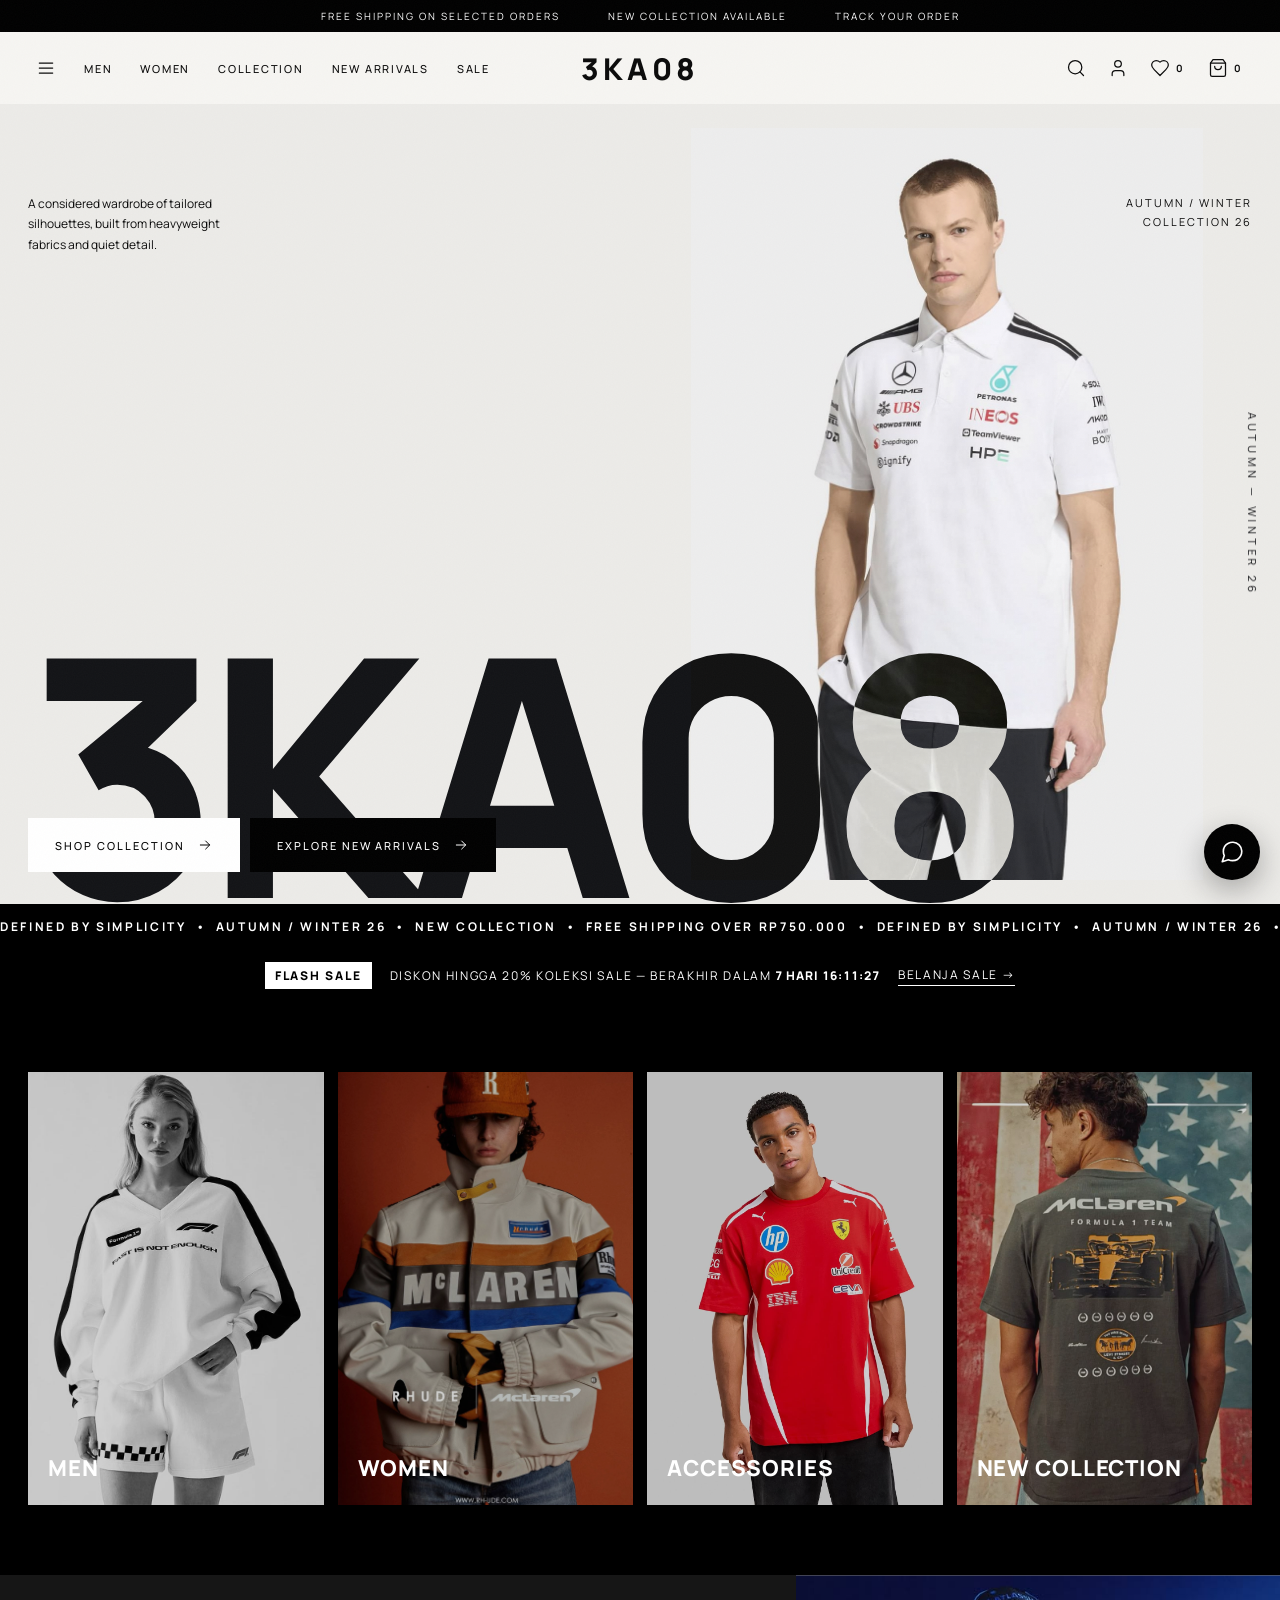
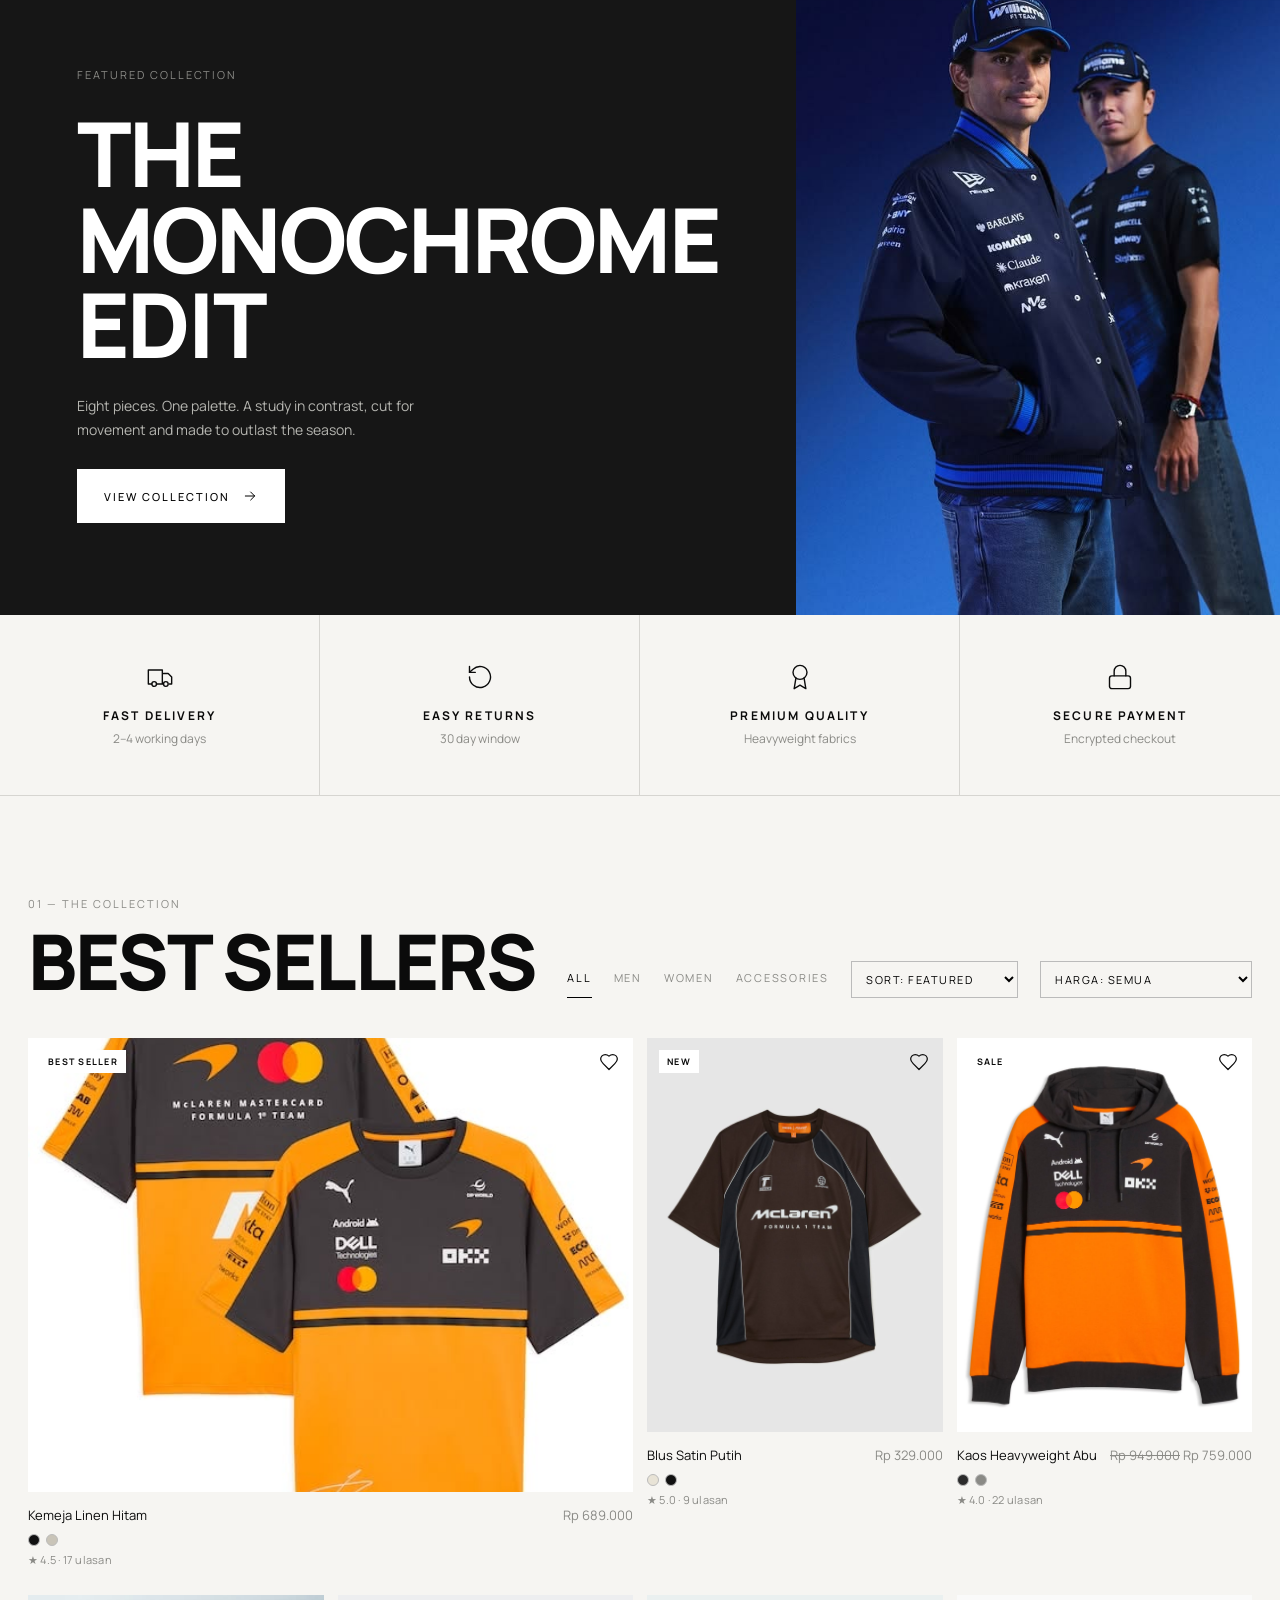
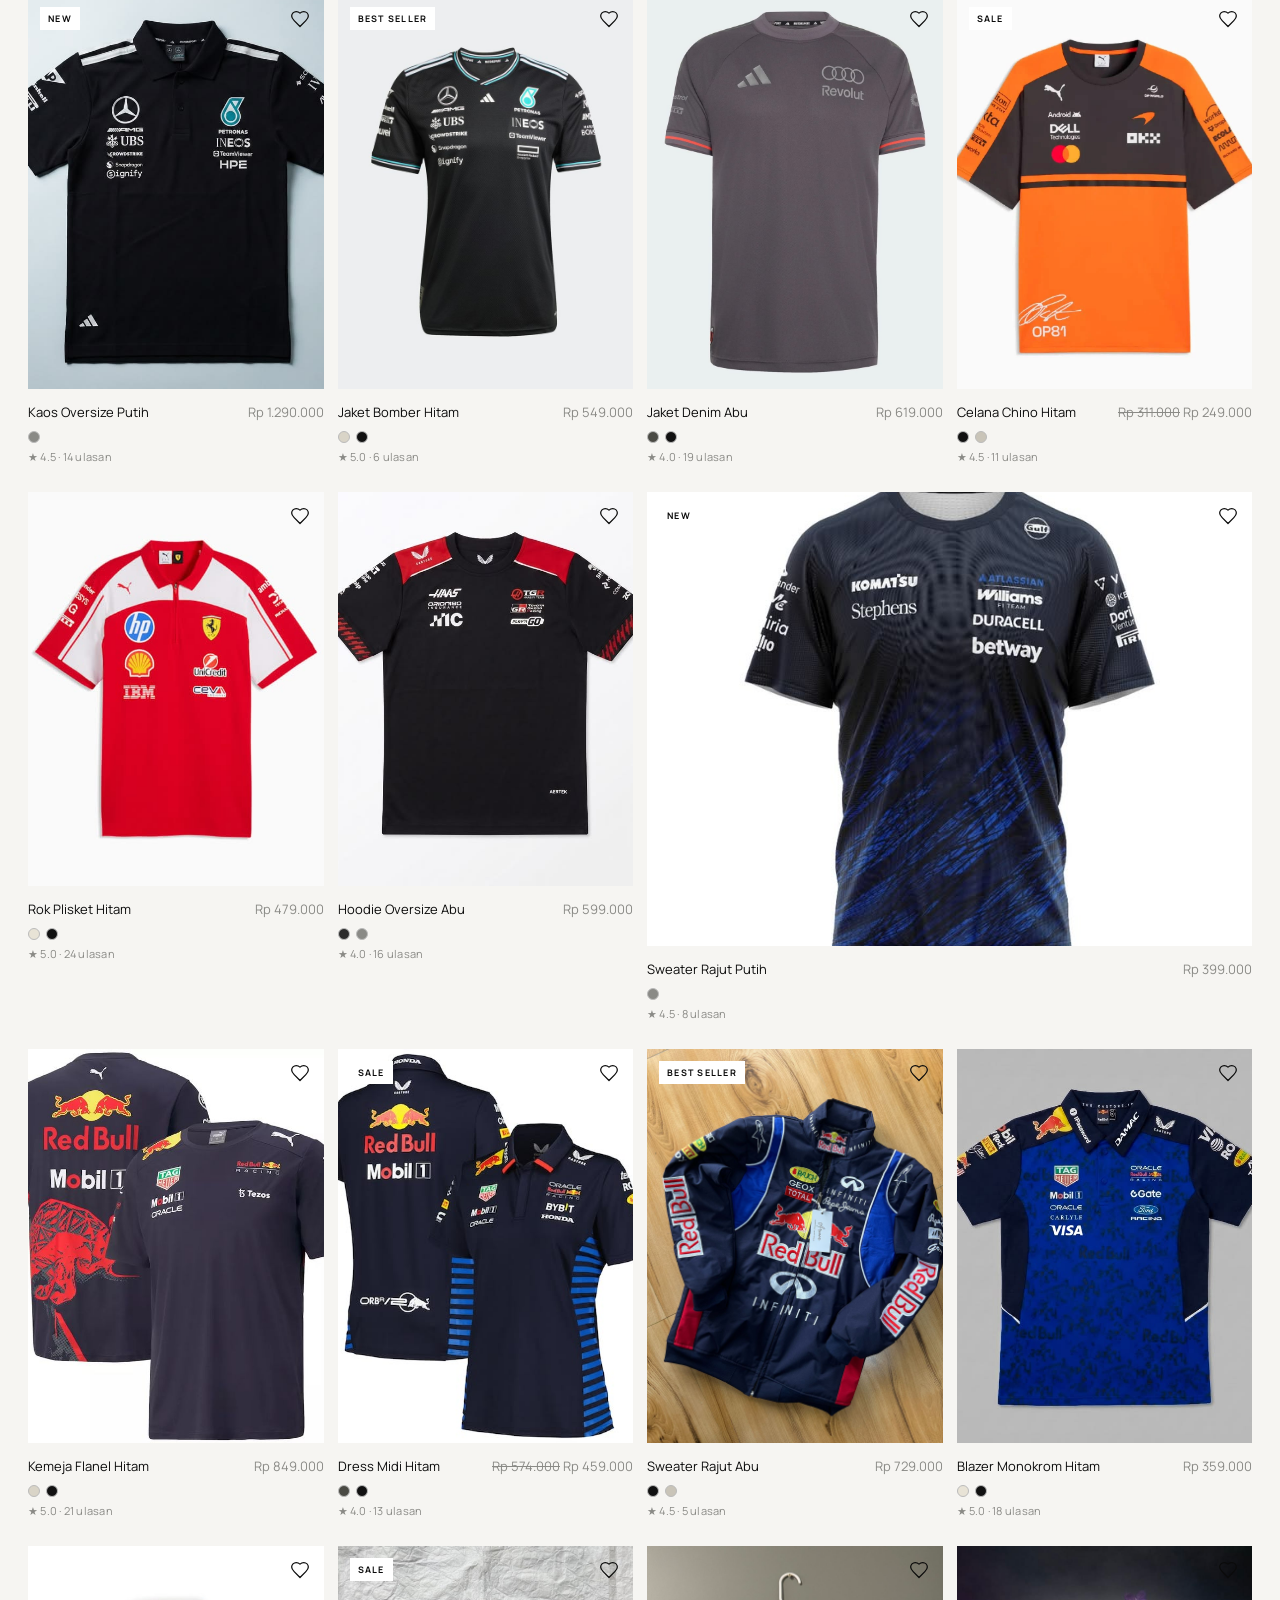
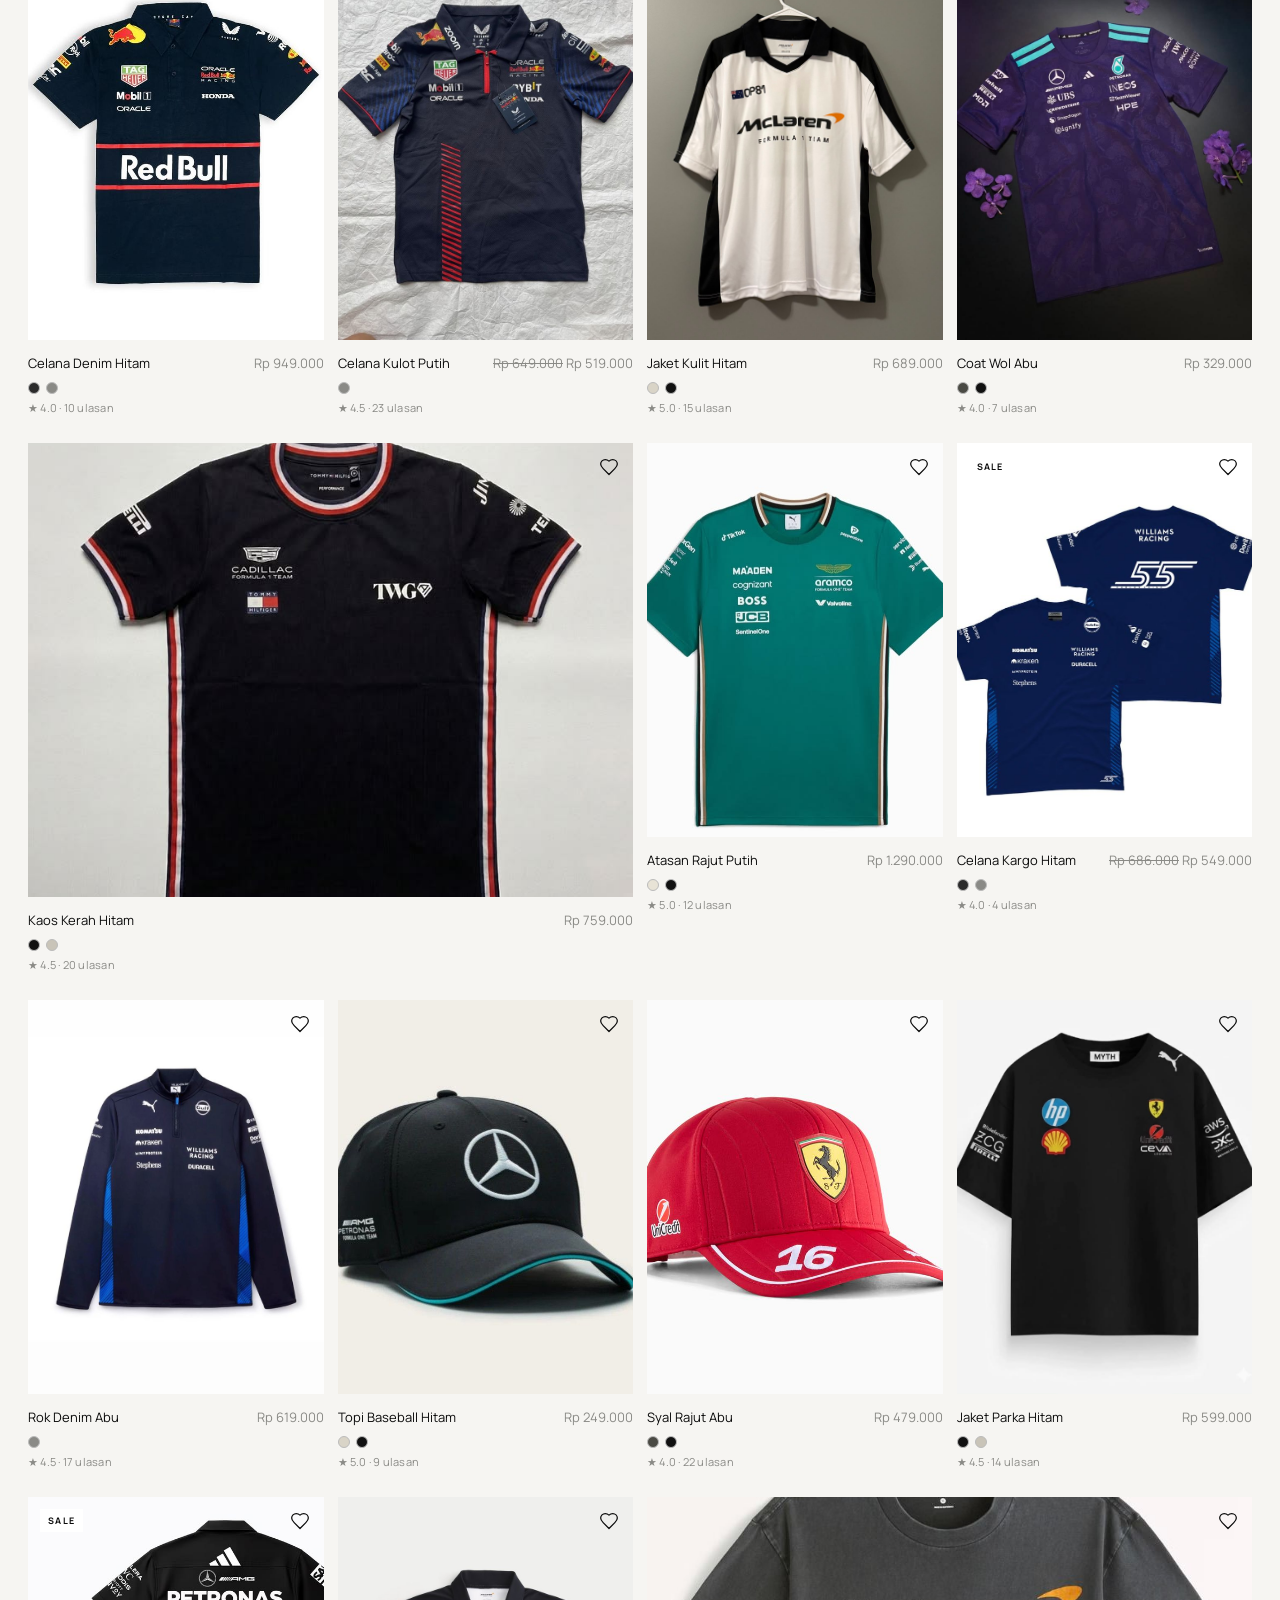
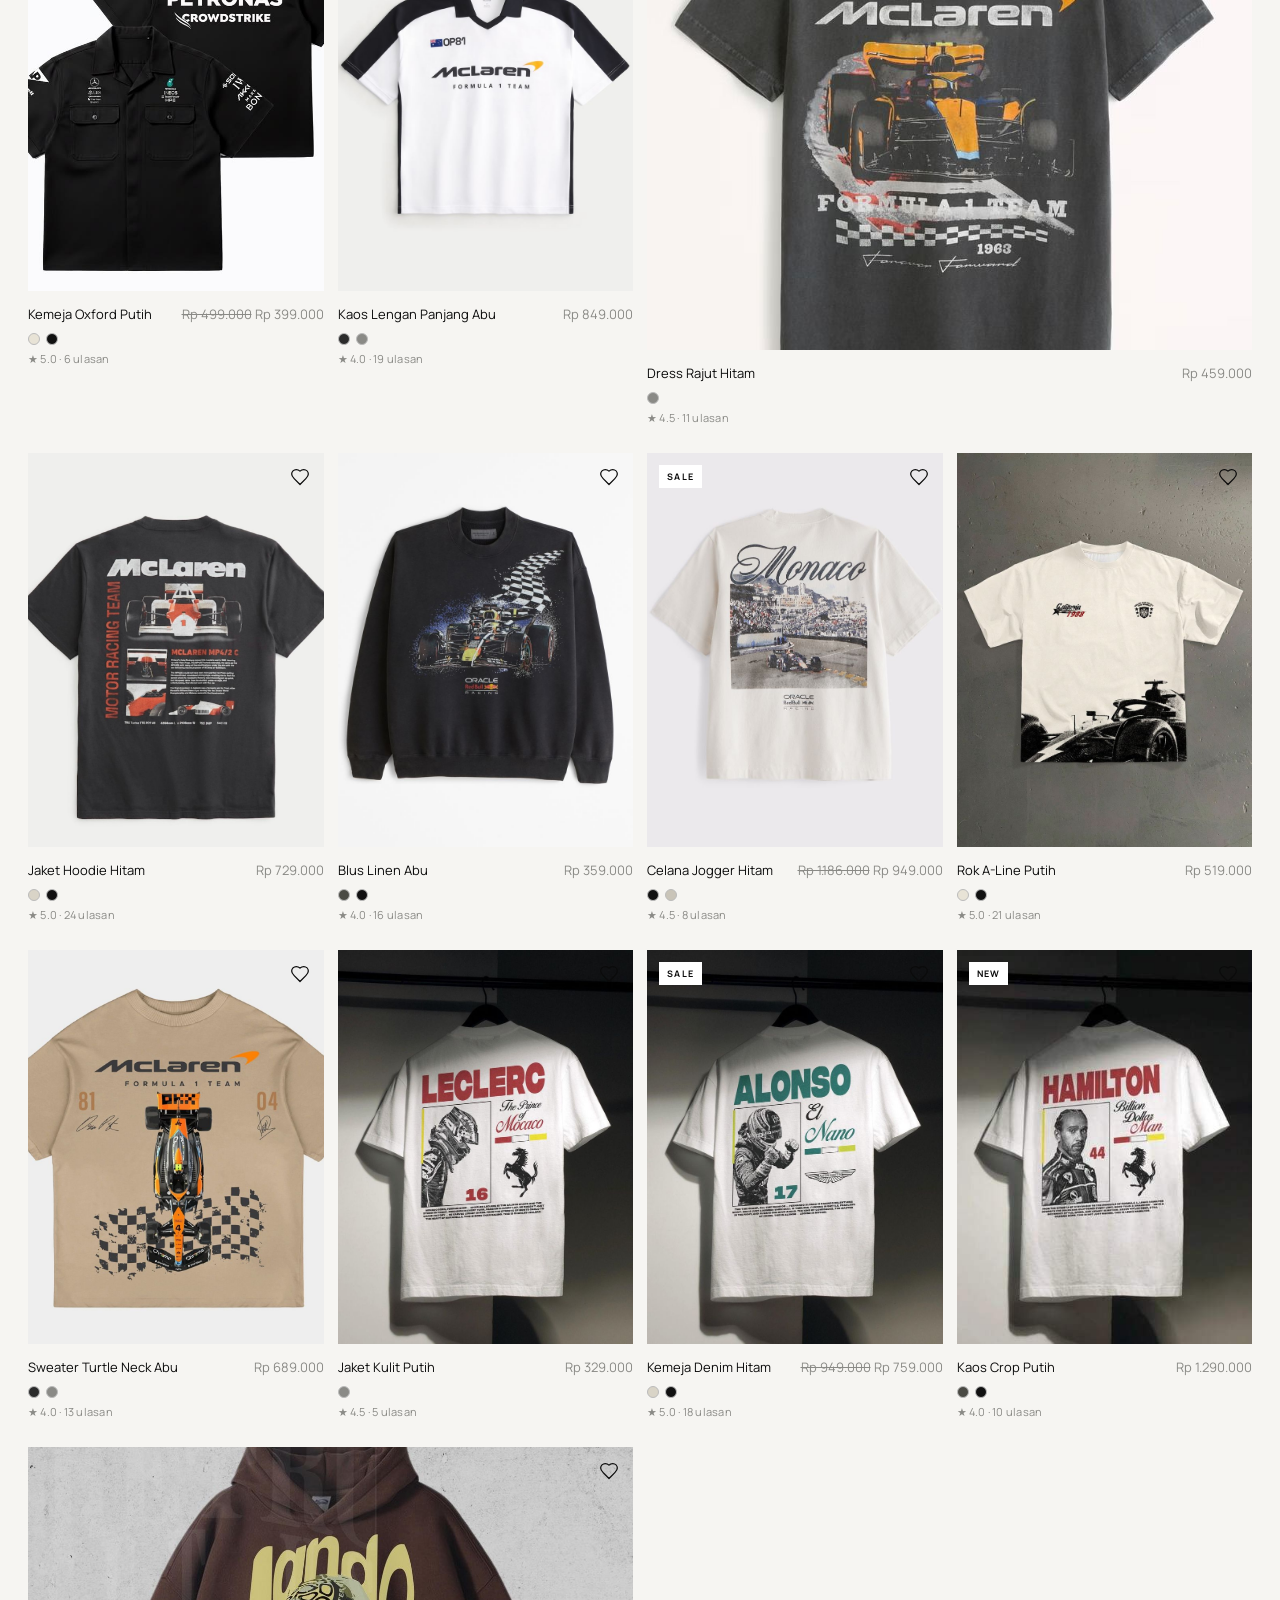
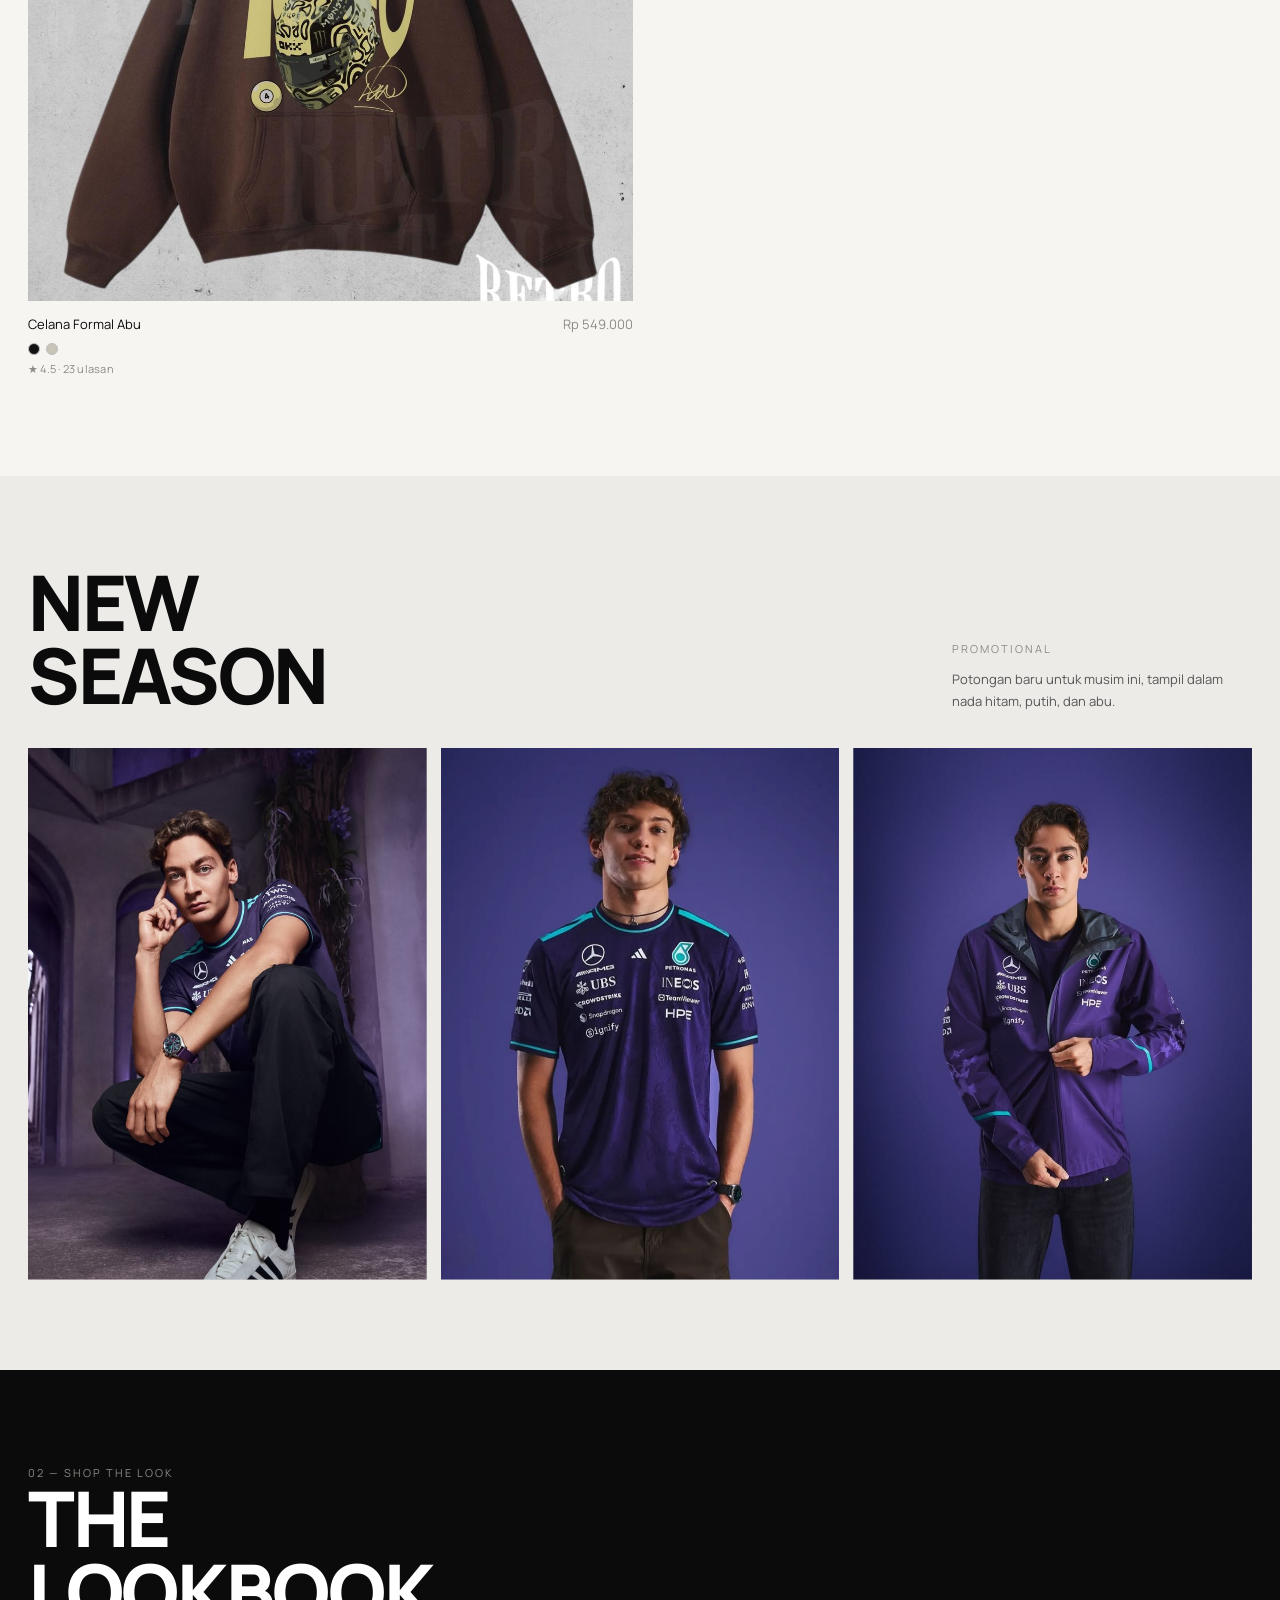
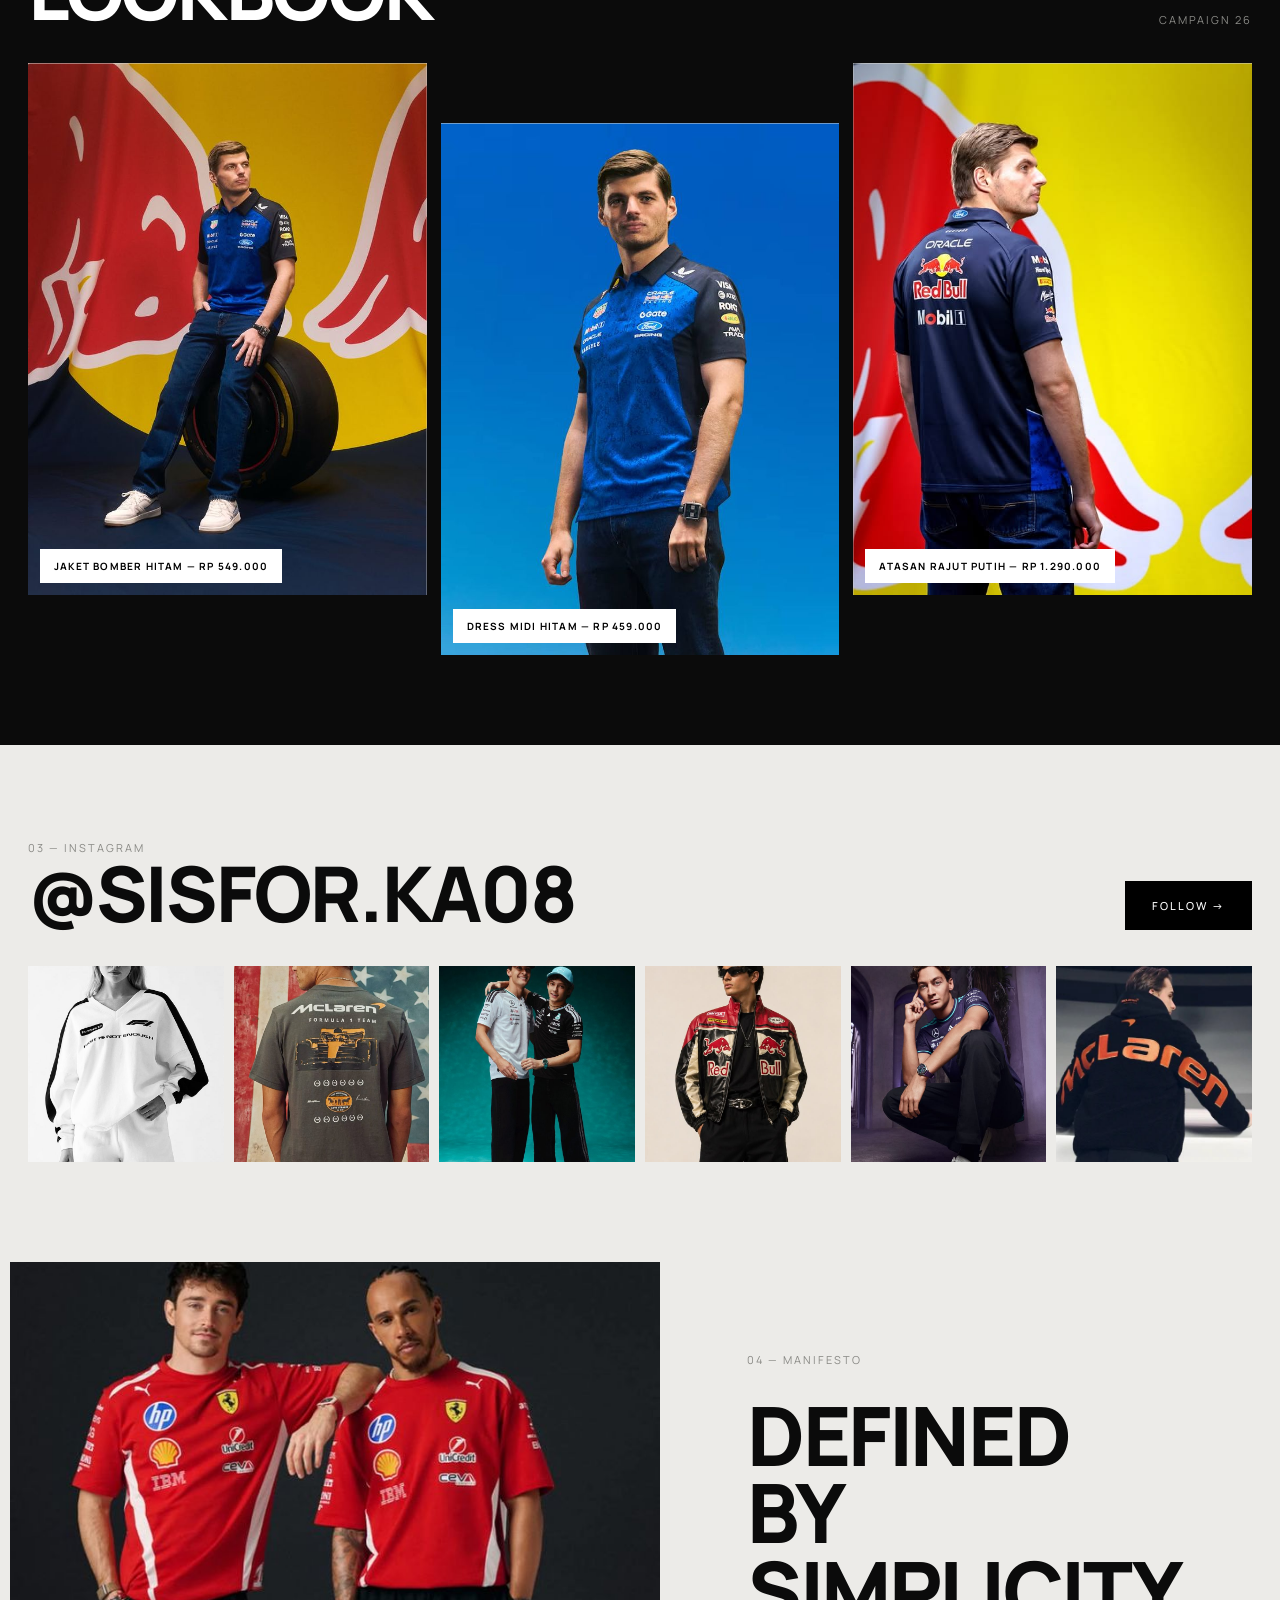
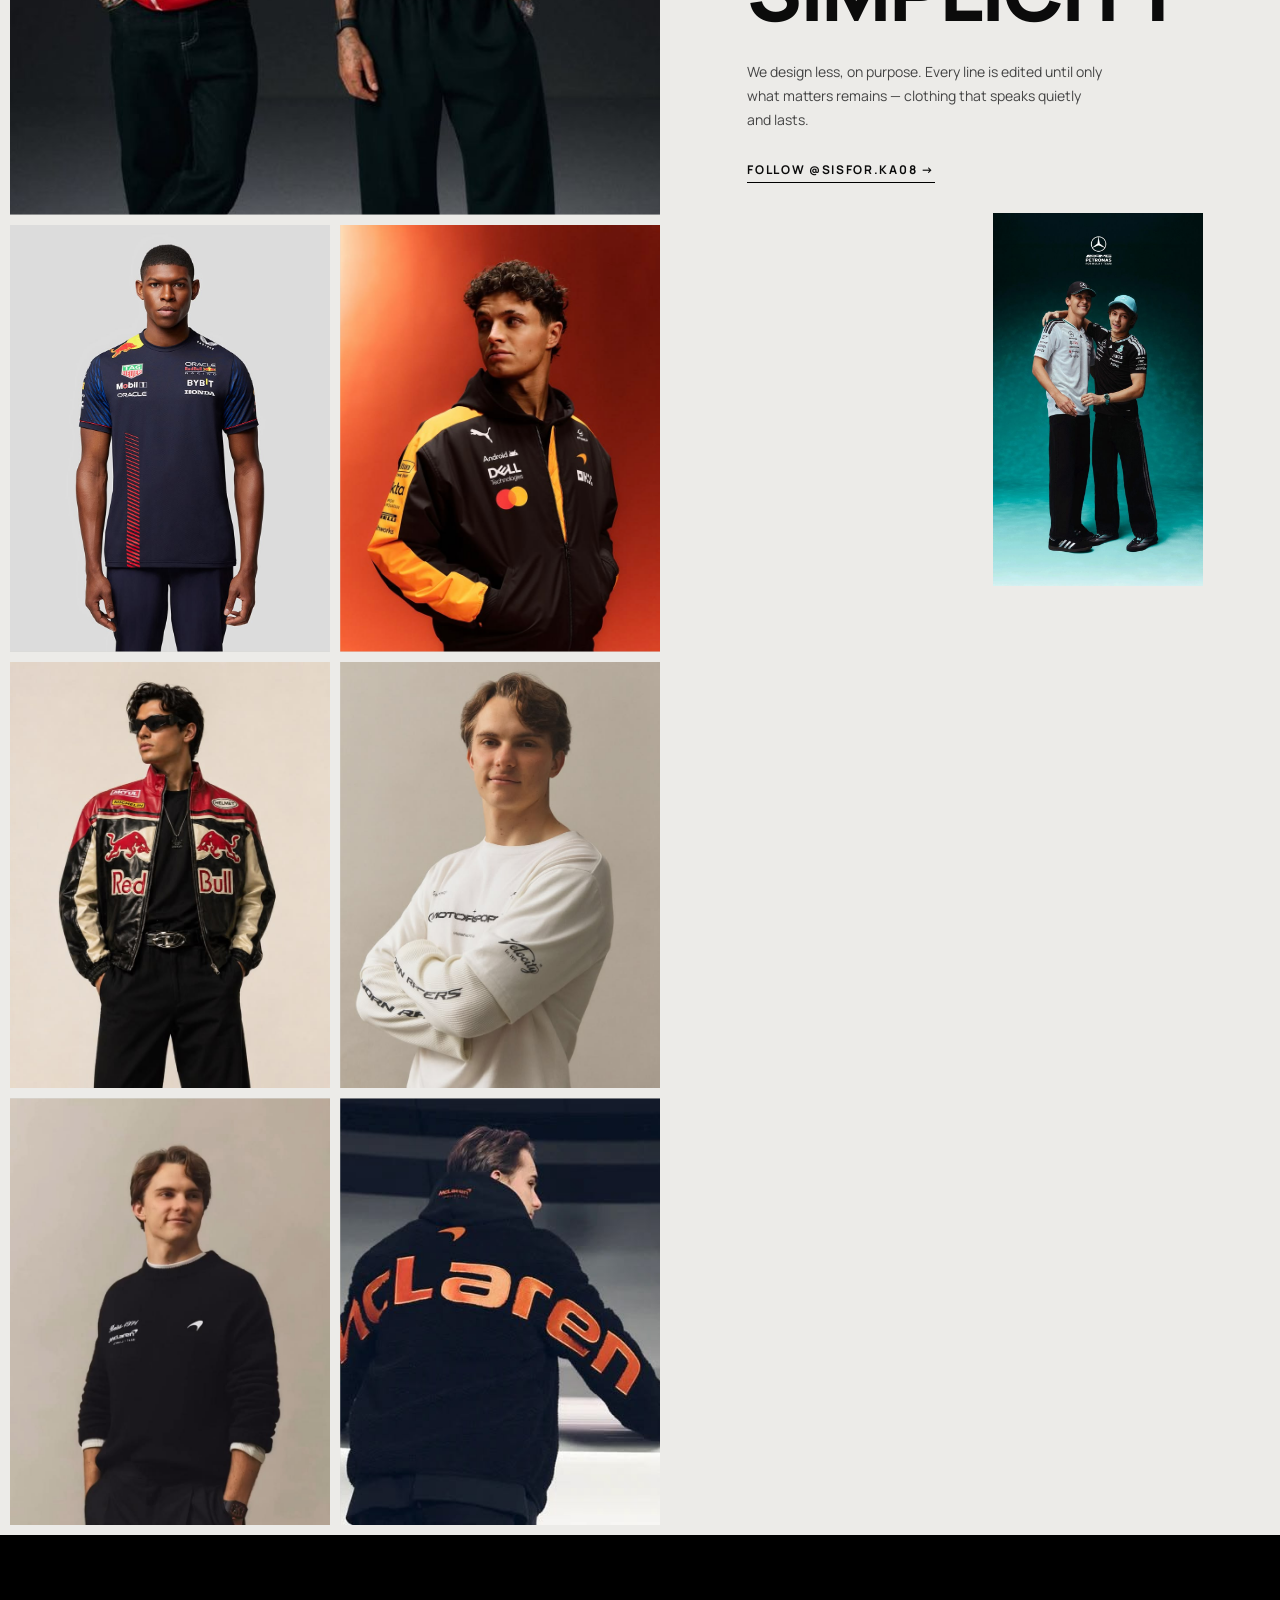
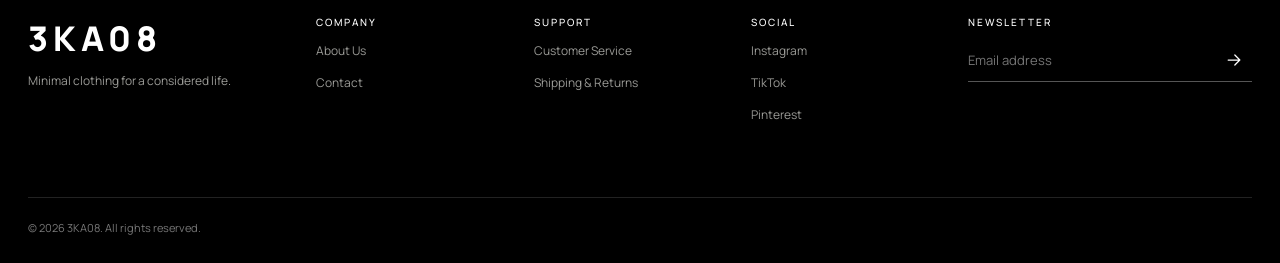
==== commit b3183359: "Perbaiki navigasi About & mega menu, sinkronisasi API, tambah CRUD produk admin, hapus backup .bak" ====
--- a/3ka08.html
+++ b/3ka08.html
@@ -16,6 +16,7 @@
 <link rel="preconnect" href="https://fonts.gstatic.com" crossorigin>
 <link href="https://fonts.googleapis.com/css2?family=Manrope:wght@300;400;500;700;800&display=swap" rel="stylesheet">
 <link rel="stylesheet" href="style.css">
+<link rel="stylesheet" href="about-page.css">
 </head>
 <body>
 <div class="intro" aria-hidden="true"><div class="intro-logo"><span>3</span><span>K</span><span>A</span><span>0</span><span>8</span></div><small>Defined by Simplicity</small></div>
@@ -90,7 +91,7 @@
 <section class="prod" id="products">
   <div class="prod-h rv"><div class="sec-t"><small class="sec-no">01 — The Collection</small><h2>BEST SELLERS</h2></div>
     <div class="filters" id="filters">
-      <button class="on" data-f="all">All</button><button data-f="men">Men</button><button data-f="women">Women</button>
+      <button class="on" data-f="all">All</button><button data-f="men">Men</button><button data-f="women">Women</button><button data-f="acc">Accessories</button>
       <select id="sortSel" class="sort-sel" aria-label="Urutkan produk">
         <option value="featured">Sort: Featured</option>
         <option value="price-asc">Harga: Termurah</option>
@@ -204,5 +205,6 @@
 <div class="toast" id="toast"></div>
 <a class="wa-float" href="https://wa.me/6282197712791?text=Halo%203KA08%2C%20saya%20mau%20tanya%20tentang%20produknya." target="_blank" rel="noopener" aria-label="Chat WhatsApp"><svg viewBox="0 0 24 24" fill="none" stroke="currentColor" stroke-width="1.5" stroke-linecap="round" stroke-linejoin="round"><path d="M21 11.5a8.38 8.38 0 0 1-.9 3.8 8.5 8.5 0 0 1-7.6 4.7 8.38 8.38 0 0 1-3.8-.9L3 21l1.9-5.7a8.38 8.38 0 0 1-.9-3.8 8.5 8.5 0 0 1 4.7-7.6 8.38 8.38 0 0 1 3.8-.9h.5a8.48 8.48 0 0 1 8 8v.5z"/></svg></a>
 <script src="solace.js"></script>
+<script src="about-page.js"></script>
 </body>
 </html>
--- a/style.css
+++ b/style.css
@@ -24,6 +24,8 @@
 .ib b{font-size:10px;font-weight:700;min-width:14px}
 .mega{position:absolute;left:0;right:0;top:100%;background:#f6f5f2;border-top:1px solid var(--line);padding:36px 28px 44px 92px;display:flex;gap:80px;opacity:0;visibility:hidden;transform:translateY(-8px);transition:.4s var(--e)}
 .mega.open{opacity:1;visibility:visible;transform:none}
+.mega .mc{display:flex;gap:80px}
+.mega .mc[hidden]{display:none}
 .mega h5{font-size:10px;letter-spacing:.2em;color:var(--g);text-transform:uppercase;margin-bottom:16px;font-weight:500}
 .mega a{display:block;font-size:15px;padding:5px 0;transition:transform .3s var(--e)}
 .mega a:hover{transform:translateX(6px)}
@@ -419,6 +421,7 @@
 
 /* label stok di kartu produk */
 .pinfo .stock{font-size:10px;letter-spacing:1px;color:#8a8a86;margin-left:8px}
+.pinfo .stock.low{color:#c62828;font-weight:700}
 .pinfo .stock.out{color:#c62828}
 
 /* ---------- Flash sale, IG feed, WA float, ulasan (2026-11-11) ---------- */
--- a/about-page.css
+++ b/about-page.css
@@ -0,0 +1,79 @@
+/* ===== Halaman About (gaya "Quiet Place") — semua class diawali .ab- supaya tidak bentrok ===== */
+.ab-page{
+  --ab-mint:#cfe0d8; --ab-ink:#0f2e2a; --ab-ink2:#41594f; --ab-coral:#e8625a; --ab-coral-d:#d24f47; --ab-pale:#e7efec;
+  position:fixed;inset:0;z-index:135;overflow-y:auto;background:#f6f8fa;color:var(--ab-ink);
+  font-family:"JetBrains Mono","SFMono-Regular",Consolas,"Liberation Mono",monospace;font-size:15px;line-height:1.65;
+  transform:translateY(100%);transition:transform .65s var(--e,cubic-bezier(.22,.8,.2,1));visibility:hidden;
+}
+.ab-page.open{transform:none;visibility:visible}
+.ab-page *{letter-spacing:normal}
+.ab-page a:focus-visible,.ab-page button:focus-visible{outline:3px solid var(--ab-coral);outline-offset:3px;border-radius:6px}
+
+.ab-btn{display:inline-block;background:var(--ab-coral);color:#fff;font:700 14px "JetBrains Mono",monospace;padding:11px 22px;border-radius:999px;border:0;cursor:pointer;transition:background .15s;text-transform:none}
+.ab-btn:hover{background:var(--ab-coral-d)}
+.ab-btn.soft{background:var(--ab-pale);color:var(--ab-ink)}
+.ab-btn.soft:hover{background:#dbe7e2}
+
+.ab-hero{margin:24px;border-radius:12px;background:var(--ab-mint);position:relative;overflow:hidden;display:flex;flex-direction:column;min-height:calc(100vh - 48px)}
+.ab-nav{display:flex;align-items:center;justify-content:space-between;gap:16px;padding:22px 28px;position:relative;z-index:3}
+.ab-brand{display:flex;align-items:center;gap:10px;font-weight:700;font-size:15px}
+.ab-brand svg{width:18px;height:18px;fill:var(--ab-ink);stroke:none}
+.ab-nav ul{display:flex;gap:32px;list-style:none;padding:0}
+.ab-nav ul button{font:500 14px "JetBrains Mono",monospace;color:var(--ab-ink)}
+.ab-nav ul button:hover{text-decoration:underline;text-underline-offset:5px}
+.ab-navr{display:flex;align-items:center;gap:12px;margin-right:56px}
+.ab-close{position:fixed;top:22px;right:26px;z-index:5;width:42px;height:42px;border-radius:50%;background:rgba(255,255,255,.75);display:grid;place-items:center;font-size:20px;line-height:1;transition:transform .35s var(--e,ease),background .2s}
+.ab-close:hover{transform:rotate(90deg);background:#fff}
+
+.ab-hero-c{text-align:center;max-width:720px;margin:34px auto 0;padding:0 24px;position:relative;z-index:2}
+.ab-hero-c h1{font-size:clamp(32px,5.2vw,54px);line-height:1.15;font-weight:800;letter-spacing:-.02em;text-transform:none}
+.ab-lead{margin:22px auto 0;max-width:520px;color:var(--ab-ink2);font-size:14px}
+.ab-vals{display:grid;grid-template-columns:repeat(3,1fr);gap:28px;margin:38px auto 0;max-width:640px;text-align:center}
+.ab-vals .e{font-size:28px;line-height:1}
+.ab-vals h3{font-size:14px;margin:10px 0 6px;font-weight:700}
+.ab-vals p{font-size:13px;color:var(--ab-ink2);line-height:1.55}
+.ab-cta{display:flex;gap:14px;justify-content:center;flex-wrap:wrap;margin-top:34px}
+
+.ab-scene{margin-top:-150px;position:relative;z-index:1;line-height:0;pointer-events:none}
+.ab-scene svg{width:100%;height:auto;display:block;fill:none;stroke:none}
+@media (prefers-reduced-motion:no-preference){
+  .ab-shim{animation:abShim 3.6s steps(2,jump-none) infinite}
+  .ab-shim:nth-child(even){animation-delay:1.8s}
+  .ab-bob{animation:abBob 3s ease-in-out infinite}
+}
+@keyframes abShim{50%{opacity:.25}}
+@keyframes abBob{50%{transform:translateY(1px)}}
+
+.ab-sec{max-width:960px;margin:0 auto;padding:72px 24px 0}
+.ab-sec h2{font-size:clamp(24px,3.4vw,34px);line-height:1.2;font-weight:800;letter-spacing:-.01em;text-transform:none}
+.ab-story{display:grid;grid-template-columns:1.3fr 1fr;gap:48px;align-items:start}
+.ab-story p{color:var(--ab-ink2);margin-top:16px;max-width:60ch}
+.ab-facts{background:var(--ab-pale);border-radius:12px;padding:26px 28px;list-style:none}
+.ab-facts li{display:flex;justify-content:space-between;gap:16px;padding:12px 0;border-bottom:1px dashed #9db8ae;font-size:14px}
+.ab-facts li:last-child{border-bottom:0}
+.ab-steps{display:grid;grid-template-columns:repeat(4,1fr);gap:16px;margin-top:30px;list-style:none;padding:0;counter-reset:abs}
+.ab-step{background:var(--ab-pale);border-radius:12px;padding:22px 20px;counter-increment:abs}
+.ab-step::before{content:counter(abs);display:grid;place-items:center;width:30px;height:30px;border-radius:50%;background:var(--ab-coral);color:#fff;font-weight:800;font-size:14px;margin-bottom:14px}
+.ab-step h3{font-size:15px;margin-bottom:6px}
+.ab-step p{font-size:13px;color:var(--ab-ink2);line-height:1.55}
+.ab-contact{display:grid;grid-template-columns:repeat(3,1fr);gap:16px;margin-top:30px}
+.ab-card{background:var(--ab-pale);border-radius:12px;padding:22px;display:block}
+.ab-card h3{font-size:15px;margin-bottom:6px}
+.ab-card p{font-size:13px;color:var(--ab-ink2);overflow-wrap:anywhere}
+a.ab-card:hover{box-shadow:inset 0 0 0 2px var(--ab-coral)}
+.ab-end{text-align:center;padding-bottom:20px}
+.ab-end p{color:var(--ab-ink2);margin:14px auto 26px;max-width:46ch}
+.ab-foot{text-align:center;font-size:13px;color:var(--ab-ink2);padding:40px 24px 48px}
+
+@media (max-width:820px){
+  .ab-hero{margin:12px;min-height:0}
+  .ab-nav{padding:16px}
+  .ab-close{top:18px;right:20px}
+  .ab-navr{margin-right:50px}
+  .ab-nav ul{display:none}
+  .ab-vals{grid-template-columns:1fr;gap:20px}
+  .ab-scene{margin-top:-30px}
+  .ab-story,.ab-contact{grid-template-columns:1fr}
+  .ab-steps{grid-template-columns:1fr 1fr}
+}
+@media (max-width:480px){.ab-steps{grid-template-columns:1fr}.ab-nav .ab-btn{display:none}}
